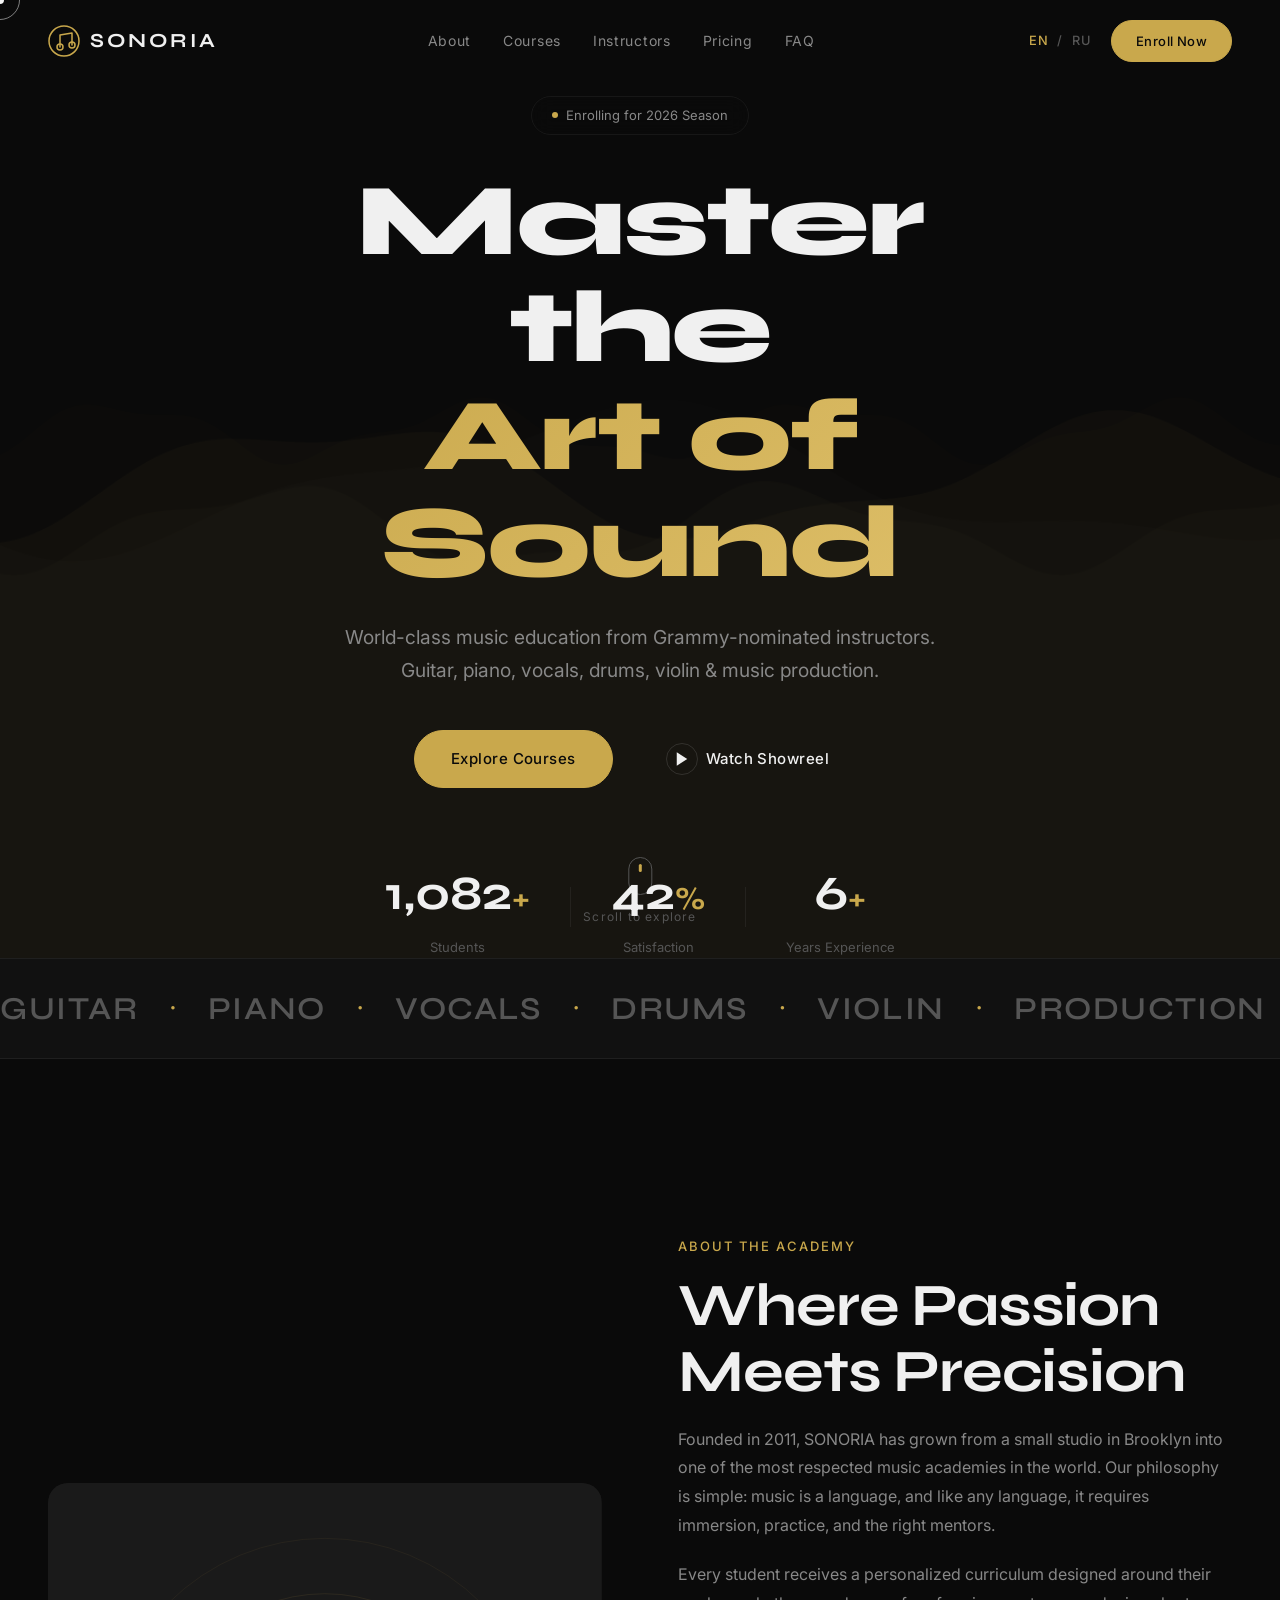
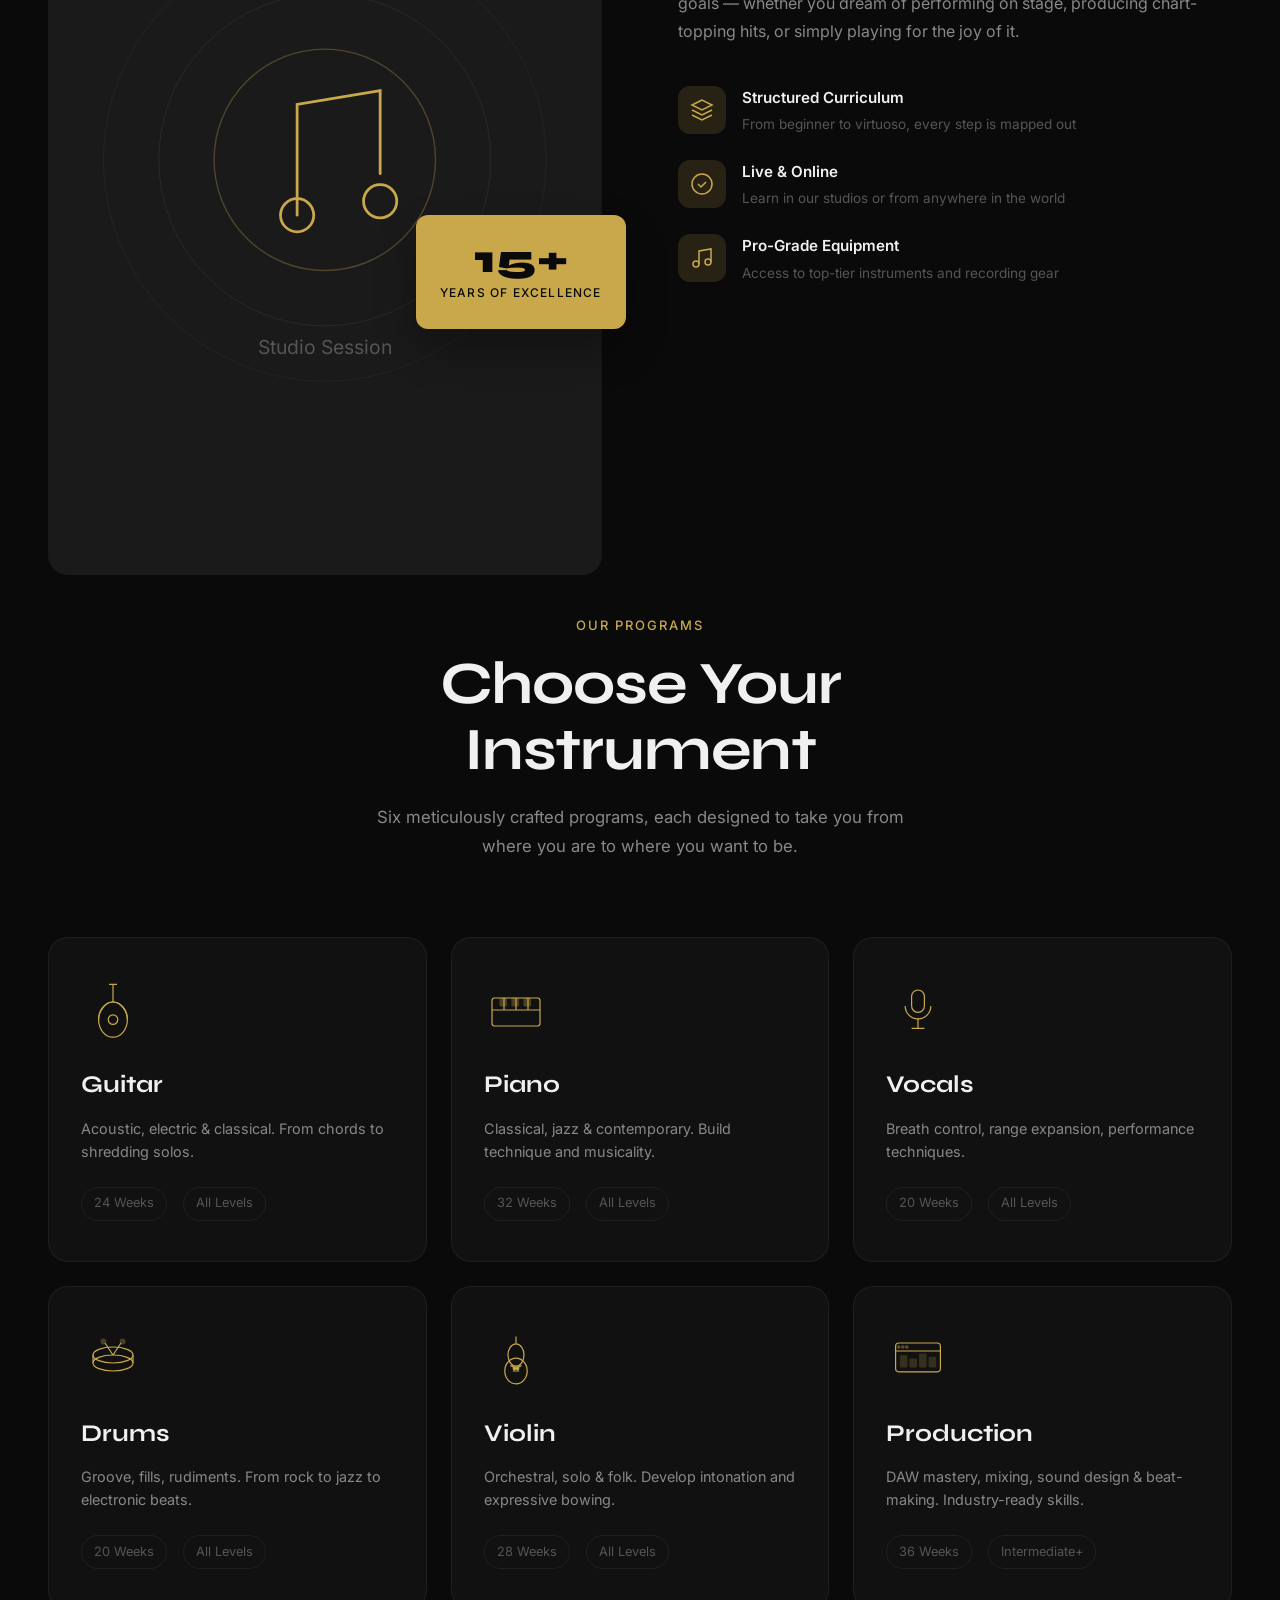
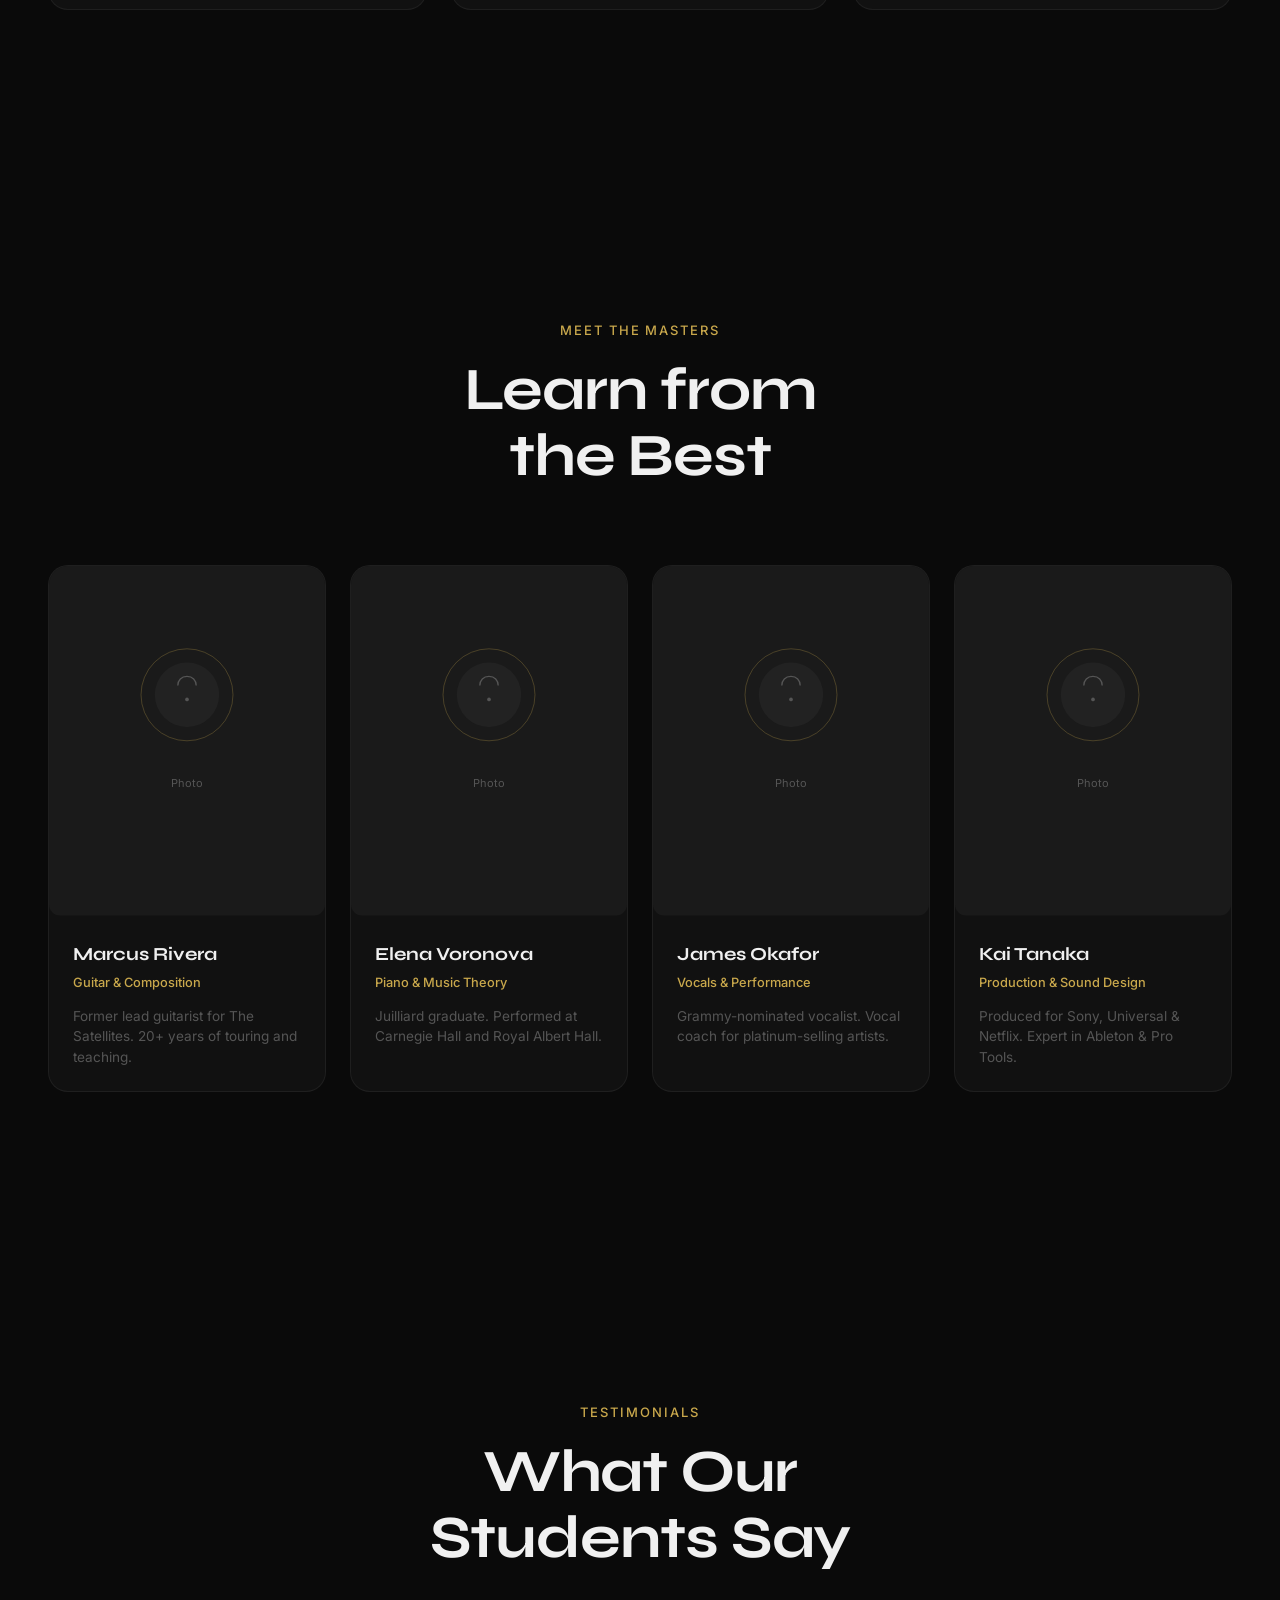
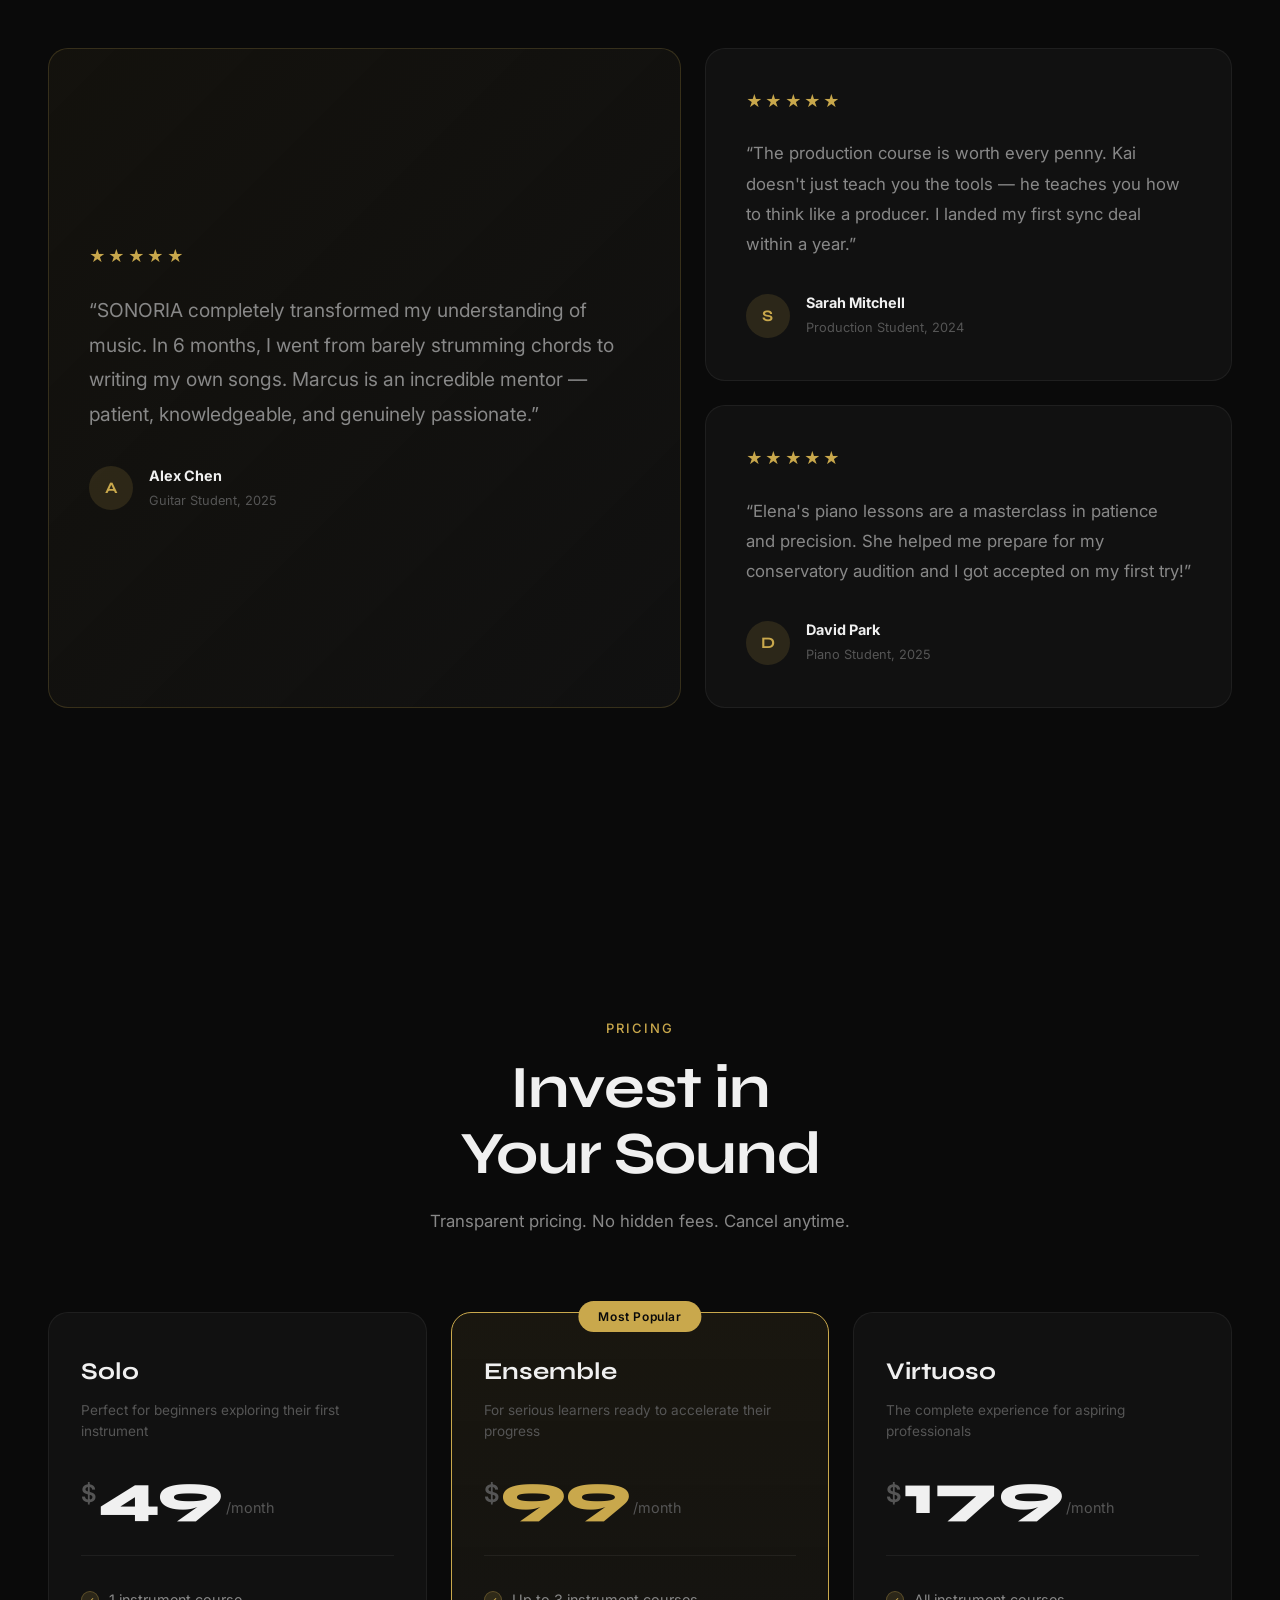
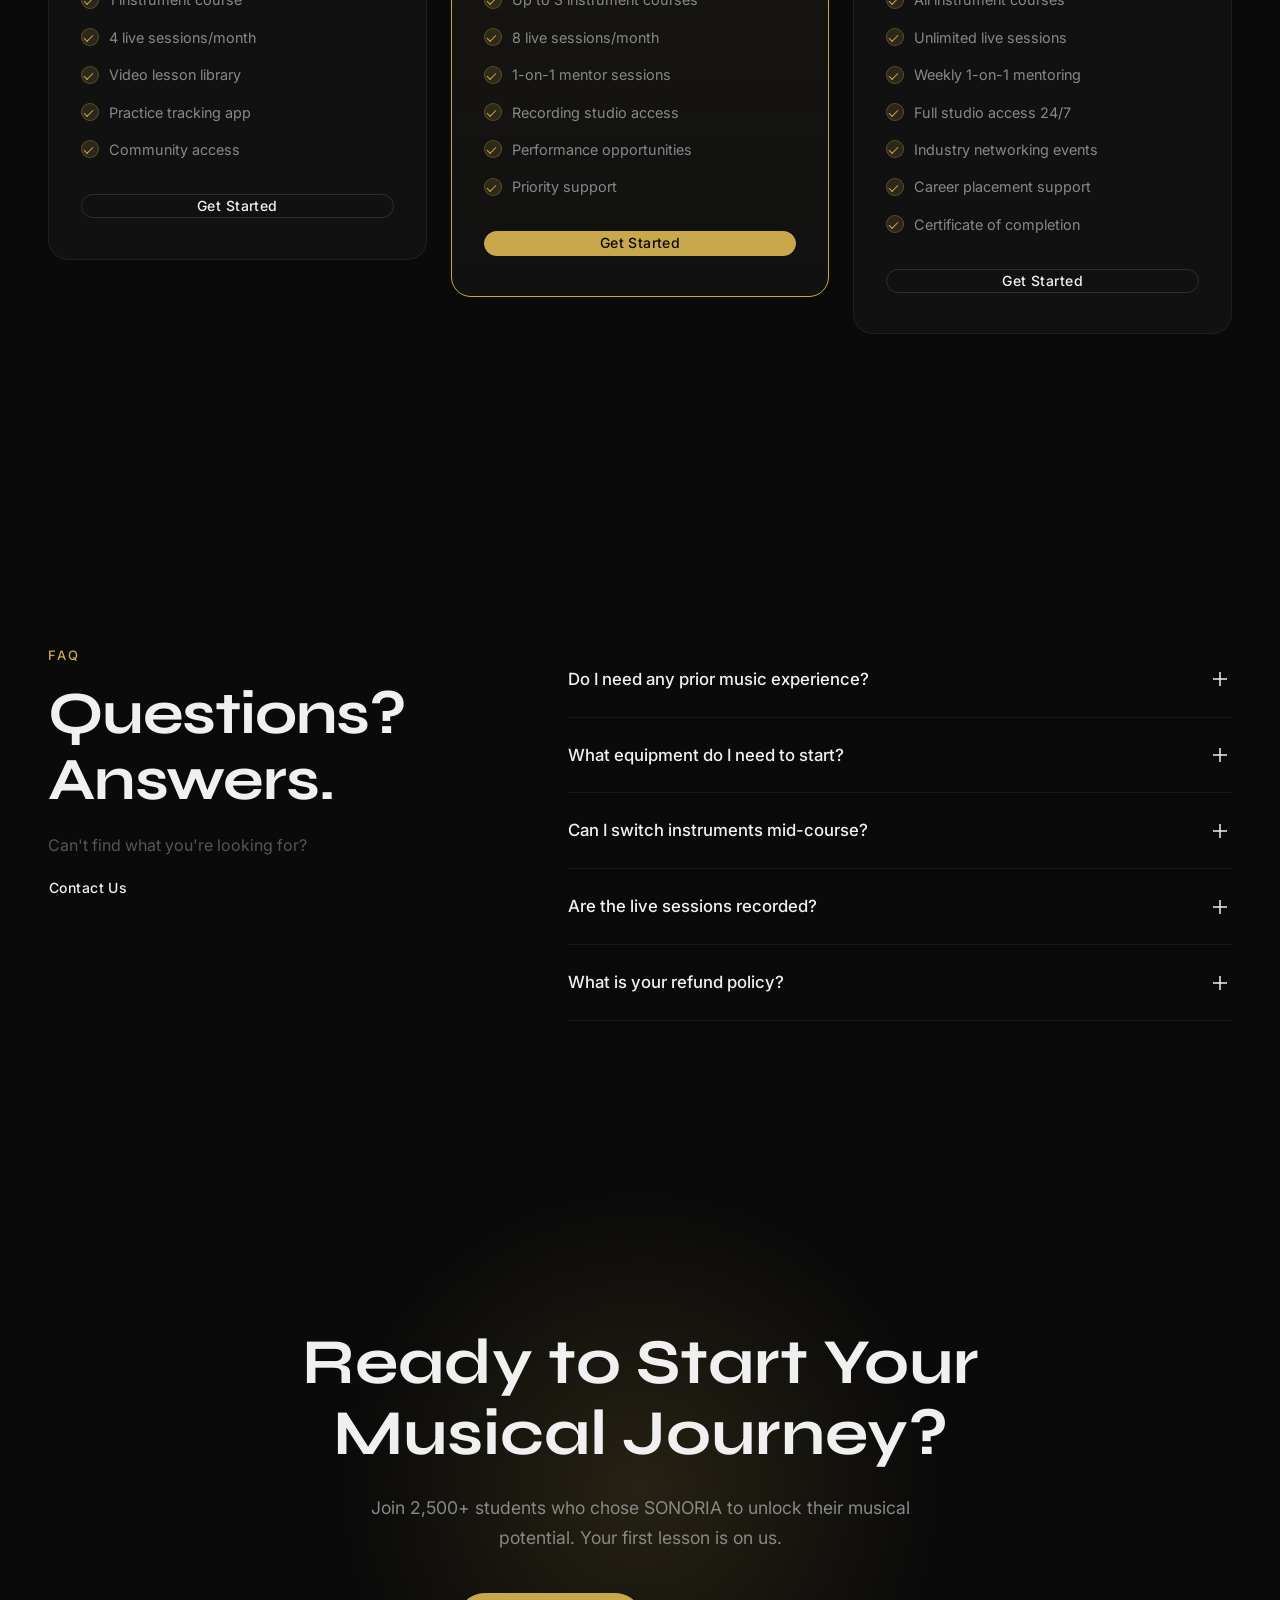
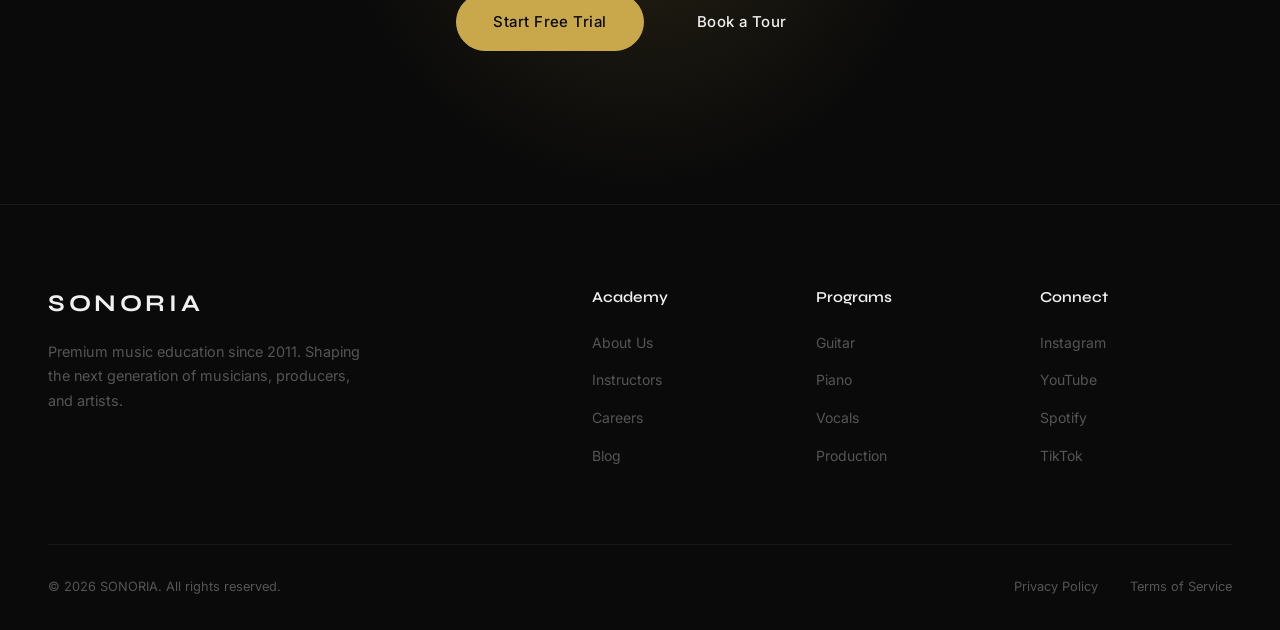
==== index.html @ d6f2cc6f "Initial deploy: SONORIA premium music academy landing page" ====
<!DOCTYPE html>
<html lang="en" data-lang="en">
<head>
  <meta charset="UTF-8">
  <meta name="viewport" content="width=device-width, initial-scale=1.0">
  <title>SONORIA — Music Academy</title>
  <meta name="description" content="Premium music education. Master guitar, piano, vocals, drums, violin & music production with world-class instructors.">
  <meta name="theme-color" content="#0a0a0a">
  <meta name="color-scheme" content="only dark">
  <link rel="preconnect" href="https://fonts.googleapis.com">
  <link rel="preconnect" href="https://fonts.gstatic.com" crossorigin>
  <link href="https://fonts.googleapis.com/css2?family=Inter:wght@300;400;500;600&family=Syne:wght@400;500;600;700;800&display=swap" rel="stylesheet">
  <link rel="stylesheet" href="css/style.css">
</head>
<body>
  <!-- Preloader -->
  <div class="preloader" id="preloader">
    <div class="preloader__inner">
      <div class="preloader__bars">
        <span></span><span></span><span></span><span></span><span></span>
        <span></span><span></span><span></span><span></span><span></span>
      </div>
      <p class="preloader__text">SONORIA</p>
    </div>
  </div>

  <!-- Custom Cursor -->
  <div class="cursor" id="cursor"></div>
  <div class="cursor-follower" id="cursor-follower"></div>

  <!-- Navigation -->
  <header class="header" id="header">
    <nav class="nav container">
      <a href="#" class="nav__logo" data-cursor="pointer">
        <span class="nav__logo-icon">
          <svg width="32" height="32" viewBox="0 0 32 32" fill="none">
            <circle cx="16" cy="16" r="15" stroke="currentColor" stroke-width="1.5"/>
            <path d="M12 22V10l12-2v12" stroke="currentColor" stroke-width="1.5" stroke-linecap="round" stroke-linejoin="round"/>
            <circle cx="12" cy="22" r="3" stroke="currentColor" stroke-width="1.5"/>
            <circle cx="24" cy="20" r="3" stroke="currentColor" stroke-width="1.5"/>
          </svg>
        </span>
        SONORIA
      </a>

      <ul class="nav__menu" id="nav-menu">
        <li><a href="#about" class="nav__link" data-cursor="pointer" data-en="About" data-ru="О нас">About</a></li>
        <li><a href="#courses" class="nav__link" data-cursor="pointer" data-en="Courses" data-ru="Курсы">Courses</a></li>
        <li><a href="#instructors" class="nav__link" data-cursor="pointer" data-en="Instructors" data-ru="Педагоги">Instructors</a></li>
        <li><a href="#pricing" class="nav__link" data-cursor="pointer" data-en="Pricing" data-ru="Тарифы">Pricing</a></li>
        <li><a href="#faq" class="nav__link" data-cursor="pointer" data-en="FAQ" data-ru="FAQ">FAQ</a></li>
      </ul>

      <div class="nav__actions">
        <button class="lang-toggle" id="lang-toggle" data-cursor="pointer">
          <span class="lang-toggle__option lang-toggle__option--active" data-lang-btn="en">EN</span>
          <span class="lang-toggle__divider">/</span>
          <span class="lang-toggle__option" data-lang-btn="ru">RU</span>
        </button>
        <a href="#pricing" class="btn btn--primary btn--sm nav__cta" data-cursor="pointer" data-en="Enroll Now" data-ru="Записаться">Enroll Now</a>
        <button class="nav__burger" id="nav-burger" data-cursor="pointer" aria-label="Menu">
          <span></span><span></span><span></span>
        </button>
      </div>
    </nav>
  </header>

  <main>
    <!-- Hero Section -->
    <section class="hero" id="hero">
      <canvas class="hero__canvas" id="hero-canvas"></canvas>
      <div class="hero__floating-notes" id="floating-notes"></div>
      <div class="hero__content container">
        <div class="hero__badge reveal-up">
          <span class="hero__badge-dot"></span>
          <span data-en="Enrolling for 2026 Season" data-ru="Набор на сезон 2026">Enrolling for 2026 Season</span>
        </div>
        <h1 class="hero__title">
          <span class="hero__title-line reveal-up" data-en="Master the" data-ru="Овладей">Master the</span>
          <span class="hero__title-line hero__title-line--accent reveal-up" data-en="Art of Sound" data-ru="Искусством Звука">Art of Sound</span>
        </h1>
        <p class="hero__subtitle reveal-up" data-en="World-class music education from Grammy-nominated instructors. Guitar, piano, vocals, drums, violin & music production." data-ru="Музыкальное образование мирового класса от педагогов с номинациями Grammy. Гитара, фортепиано, вокал, барабаны, скрипка и продакшн.">World-class music education from Grammy-nominated instructors. Guitar, piano, vocals, drums, violin & music production.</p>
        <div class="hero__actions reveal-up">
          <a href="#courses" class="btn btn--primary btn--lg" data-cursor="pointer" data-en="Explore Courses" data-ru="Смотреть курсы">Explore Courses</a>
          <a href="#about" class="btn btn--ghost btn--lg" data-cursor="pointer" data-en="Watch Showreel" data-ru="Смотреть шоурил">
            <span class="btn__play-icon">
              <svg width="18" height="18" viewBox="0 0 24 24" fill="currentColor"><polygon points="5,3 19,12 5,21"/></svg>
            </span>
            Watch Showreel
          </a>
        </div>
        <div class="hero__stats reveal-up">
          <div class="hero__stat">
            <span class="hero__stat-number" data-count="2500">0</span><span class="hero__stat-plus">+</span>
            <span class="hero__stat-label" data-en="Students" data-ru="Студентов">Students</span>
          </div>
          <div class="hero__stat-divider"></div>
          <div class="hero__stat">
            <span class="hero__stat-number" data-count="98">0</span><span class="hero__stat-plus">%</span>
            <span class="hero__stat-label" data-en="Satisfaction" data-ru="Довольных">Satisfaction</span>
          </div>
          <div class="hero__stat-divider"></div>
          <div class="hero__stat">
            <span class="hero__stat-number" data-count="15">0</span><span class="hero__stat-plus">+</span>
            <span class="hero__stat-label" data-en="Years Experience" data-ru="Лет опыта">Years Experience</span>
          </div>
        </div>
      </div>
      <div class="hero__scroll-indicator">
        <div class="hero__scroll-mouse">
          <div class="hero__scroll-wheel"></div>
        </div>
        <span data-en="Scroll to explore" data-ru="Листайте вниз">Scroll to explore</span>
      </div>
    </section>

    <!-- Marquee -->
    <div class="marquee" aria-hidden="true">
      <div class="marquee__track">
        <span>Guitar</span><span class="marquee__dot">&#9679;</span>
        <span>Piano</span><span class="marquee__dot">&#9679;</span>
        <span>Vocals</span><span class="marquee__dot">&#9679;</span>
        <span>Drums</span><span class="marquee__dot">&#9679;</span>
        <span>Violin</span><span class="marquee__dot">&#9679;</span>
        <span>Production</span><span class="marquee__dot">&#9679;</span>
        <span>Composition</span><span class="marquee__dot">&#9679;</span>
        <span>Mixing</span><span class="marquee__dot">&#9679;</span>
        <span>Guitar</span><span class="marquee__dot">&#9679;</span>
        <span>Piano</span><span class="marquee__dot">&#9679;</span>
        <span>Vocals</span><span class="marquee__dot">&#9679;</span>
        <span>Drums</span><span class="marquee__dot">&#9679;</span>
        <span>Violin</span><span class="marquee__dot">&#9679;</span>
        <span>Production</span><span class="marquee__dot">&#9679;</span>
        <span>Composition</span><span class="marquee__dot">&#9679;</span>
        <span>Mixing</span><span class="marquee__dot">&#9679;</span>
      </div>
    </div>

    <!-- About Section -->
    <section class="about section" id="about">
      <div class="container">
        <div class="about__grid">
          <div class="about__visual reveal-left">
            <div class="about__image-wrapper">
              <div class="about__image" data-parallax="0.15">
                <div class="about__image-placeholder">
                  <svg viewBox="0 0 400 500" fill="none">
                    <rect width="400" height="500" rx="12" fill="#1a1a1a"/>
                    <circle cx="200" cy="200" r="80" stroke="#c9a84c" stroke-width="1" opacity="0.3"/>
                    <circle cx="200" cy="200" r="120" stroke="#c9a84c" stroke-width="0.5" opacity="0.15"/>
                    <circle cx="200" cy="200" r="160" stroke="#c9a84c" stroke-width="0.5" opacity="0.1"/>
                    <path d="M180 240V160l60-10v60" stroke="#c9a84c" stroke-width="2" stroke-linecap="round"/>
                    <circle cx="180" cy="240" r="12" stroke="#c9a84c" stroke-width="2"/>
                    <circle cx="240" cy="230" r="12" stroke="#c9a84c" stroke-width="2"/>
                    <text x="200" y="340" text-anchor="middle" fill="#555" font-family="Inter" font-size="14">Studio Session</text>
                  </svg>
                </div>
              </div>
              <div class="about__experience-badge">
                <span class="about__experience-number">15+</span>
                <span class="about__experience-text" data-en="Years of Excellence" data-ru="Лет мастерства">Years of Excellence</span>
              </div>
            </div>
          </div>
          <div class="about__content reveal-right">
            <span class="section-tag" data-en="About the Academy" data-ru="Об академии">About the Academy</span>
            <h2 class="section-title" data-en="Where Passion Meets Precision" data-ru="Где страсть встречает мастерство">Where Passion<br>Meets Precision</h2>
            <p class="about__text" data-en="Founded in 2011, SONORIA has grown from a small studio in Brooklyn into one of the most respected music academies in the world. Our philosophy is simple: music is a language, and like any language, it requires immersion, practice, and the right mentors." data-ru="Основанная в 2011 году, SONORIA выросла из маленькой студии в Бруклине в одну из самых уважаемых музыкальных академий мира. Наша философия проста: музыка — это язык, и как любой язык, она требует погружения, практики и правильных наставников.">Founded in 2011, SONORIA has grown from a small studio in Brooklyn into one of the most respected music academies in the world. Our philosophy is simple: music is a language, and like any language, it requires immersion, practice, and the right mentors.</p>
            <p class="about__text" data-en="Every student receives a personalized curriculum designed around their goals — whether you dream of performing on stage, producing chart-topping hits, or simply playing for the joy of it." data-ru="Каждый студент получает персональную программу, выстроенную вокруг его целей — хотите ли вы выступать на сцене, продюсировать хиты или просто играть в своё удовольствие.">Every student receives a personalized curriculum designed around their goals — whether you dream of performing on stage, producing chart-topping hits, or simply playing for the joy of it.</p>
            <div class="about__features">
              <div class="about__feature">
                <div class="about__feature-icon">
                  <svg width="24" height="24" viewBox="0 0 24 24" fill="none" stroke="currentColor" stroke-width="1.5"><path d="M12 2L2 7l10 5 10-5-10-5zM2 17l10 5 10-5M2 12l10 5 10-5"/></svg>
                </div>
                <div>
                  <h4 data-en="Structured Curriculum" data-ru="Структурная программа">Structured Curriculum</h4>
                  <p data-en="From beginner to virtuoso, every step is mapped out" data-ru="От начинающего до виртуоза, каждый шаг продуман">From beginner to virtuoso, every step is mapped out</p>
                </div>
              </div>
              <div class="about__feature">
                <div class="about__feature-icon">
                  <svg width="24" height="24" viewBox="0 0 24 24" fill="none" stroke="currentColor" stroke-width="1.5"><circle cx="12" cy="12" r="10"/><path d="M8 12l3 3 5-5"/></svg>
                </div>
                <div>
                  <h4 data-en="Live & Online" data-ru="Живые и онлайн">Live & Online</h4>
                  <p data-en="Learn in our studios or from anywhere in the world" data-ru="Учитесь в нашей студии или из любой точки мира">Learn in our studios or from anywhere in the world</p>
                </div>
              </div>
              <div class="about__feature">
                <div class="about__feature-icon">
                  <svg width="24" height="24" viewBox="0 0 24 24" fill="none" stroke="currentColor" stroke-width="1.5"><path d="M9 18V5l12-2v13"/><circle cx="6" cy="18" r="3"/><circle cx="18" cy="16" r="3"/></svg>
                </div>
                <div>
                  <h4 data-en="Pro-Grade Equipment" data-ru="Проф. оборудование">Pro-Grade Equipment</h4>
                  <p data-en="Access to top-tier instruments and recording gear" data-ru="Доступ к инструментам и оборудованию высшего класса">Access to top-tier instruments and recording gear</p>
                </div>
              </div>
            </div>
          </div>
        </div>
      </div>
    </section>

    <!-- Courses Section -->
    <section class="courses section" id="courses">
      <div class="container">
        <div class="section-header reveal-up">
          <span class="section-tag" data-en="Our Programs" data-ru="Наши программы">Our Programs</span>
          <h2 class="section-title" data-en="Choose Your Instrument" data-ru="Выберите инструмент">Choose Your<br>Instrument</h2>
          <p class="section-desc" data-en="Six meticulously crafted programs, each designed to take you from where you are to where you want to be." data-ru="Шесть детально проработанных программ, каждая из которых ведёт вас от текущего уровня к вашей цели.">Six meticulously crafted programs, each designed to take you from where you are to where you want to be.</p>
        </div>
        <div class="courses__grid">
          <!-- Guitar -->
          <div class="course-card reveal-up" data-tilt>
            <div class="course-card__icon">
              <svg viewBox="0 0 80 80" fill="none" stroke="currentColor" stroke-width="1.5">
                <ellipse cx="40" cy="52" rx="18" ry="22"/>
                <circle cx="40" cy="52" r="6"/>
                <path d="M40 30V8M35 8h10"/>
                <path d="M22 52c0-10 8-22 18-22s18 12 18 22"/>
              </svg>
            </div>
            <h3 class="course-card__title" data-en="Guitar" data-ru="Гитара">Guitar</h3>
            <p class="course-card__desc" data-en="Acoustic, electric & classical. From chords to shredding solos." data-ru="Акустика, электро и классика. От аккордов до виртуозных соло.">Acoustic, electric & classical. From chords to shredding solos.</p>
            <div class="course-card__meta">
              <span data-en="24 Weeks" data-ru="24 Недели">24 Weeks</span>
              <span data-en="All Levels" data-ru="Все уровни">All Levels</span>
            </div>
            <div class="course-card__arrow">
              <svg width="24" height="24" viewBox="0 0 24 24" fill="none" stroke="currentColor" stroke-width="1.5"><path d="M7 17L17 7M17 7H7M17 7v10"/></svg>
            </div>
          </div>
          <!-- Piano -->
          <div class="course-card reveal-up" data-tilt>
            <div class="course-card__icon">
              <svg viewBox="0 0 80 80" fill="none" stroke="currentColor" stroke-width="1.5">
                <rect x="10" y="25" width="60" height="35" rx="3"/>
                <path d="M10 40h60"/>
                <path d="M25 25v15M40 25v15M55 25v15"/>
                <rect x="20" y="25" width="8" height="10" rx="1" fill="currentColor" opacity="0.3"/>
                <rect x="35" y="25" width="8" height="10" rx="1" fill="currentColor" opacity="0.3"/>
                <rect x="50" y="25" width="8" height="10" rx="1" fill="currentColor" opacity="0.3"/>
              </svg>
            </div>
            <h3 class="course-card__title" data-en="Piano" data-ru="Фортепиано">Piano</h3>
            <p class="course-card__desc" data-en="Classical, jazz & contemporary. Build technique and musicality." data-ru="Классика, джаз и современность. Развитие техники и музыкальности.">Classical, jazz & contemporary. Build technique and musicality.</p>
            <div class="course-card__meta">
              <span data-en="32 Weeks" data-ru="32 Недели">32 Weeks</span>
              <span data-en="All Levels" data-ru="Все уровни">All Levels</span>
            </div>
            <div class="course-card__arrow">
              <svg width="24" height="24" viewBox="0 0 24 24" fill="none" stroke="currentColor" stroke-width="1.5"><path d="M7 17L17 7M17 7H7M17 7v10"/></svg>
            </div>
          </div>
          <!-- Vocals -->
          <div class="course-card reveal-up" data-tilt>
            <div class="course-card__icon">
              <svg viewBox="0 0 80 80" fill="none" stroke="currentColor" stroke-width="1.5">
                <rect x="32" y="15" width="16" height="28" rx="8"/>
                <path d="M24 35c0 9 7 16 16 16s16-7 16-16"/>
                <path d="M40 51v12M32 63h16"/>
              </svg>
            </div>
            <h3 class="course-card__title" data-en="Vocals" data-ru="Вокал">Vocals</h3>
            <p class="course-card__desc" data-en="Breath control, range expansion, performance techniques." data-ru="Контроль дыхания, расширение диапазона, техника выступлений.">Breath control, range expansion, performance techniques.</p>
            <div class="course-card__meta">
              <span data-en="20 Weeks" data-ru="20 Недель">20 Weeks</span>
              <span data-en="All Levels" data-ru="Все уровни">All Levels</span>
            </div>
            <div class="course-card__arrow">
              <svg width="24" height="24" viewBox="0 0 24 24" fill="none" stroke="currentColor" stroke-width="1.5"><path d="M7 17L17 7M17 7H7M17 7v10"/></svg>
            </div>
          </div>
          <!-- Drums -->
          <div class="course-card reveal-up" data-tilt>
            <div class="course-card__icon">
              <svg viewBox="0 0 80 80" fill="none" stroke="currentColor" stroke-width="1.5">
                <ellipse cx="40" cy="45" rx="25" ry="10"/>
                <ellipse cx="40" cy="35" rx="25" ry="10"/>
                <path d="M15 35v10M65 35v10"/>
                <path d="M30 20l10 15M50 20l-10 15"/>
                <circle cx="28" cy="18" r="3" fill="currentColor" opacity="0.3"/>
                <circle cx="52" cy="18" r="3" fill="currentColor" opacity="0.3"/>
              </svg>
            </div>
            <h3 class="course-card__title" data-en="Drums" data-ru="Барабаны">Drums</h3>
            <p class="course-card__desc" data-en="Groove, fills, rudiments. From rock to jazz to electronic beats." data-ru="Грув, филлы, рудименты. От рока до джаза и электронных битов.">Groove, fills, rudiments. From rock to jazz to electronic beats.</p>
            <div class="course-card__meta">
              <span data-en="20 Weeks" data-ru="20 Недель">20 Weeks</span>
              <span data-en="All Levels" data-ru="Все уровни">All Levels</span>
            </div>
            <div class="course-card__arrow">
              <svg width="24" height="24" viewBox="0 0 24 24" fill="none" stroke="currentColor" stroke-width="1.5"><path d="M7 17L17 7M17 7H7M17 7v10"/></svg>
            </div>
          </div>
          <!-- Violin -->
          <div class="course-card reveal-up" data-tilt>
            <div class="course-card__icon">
              <svg viewBox="0 0 80 80" fill="none" stroke="currentColor" stroke-width="1.5">
                <path d="M40 12v8"/>
                <ellipse cx="40" cy="35" rx="10" ry="14"/>
                <ellipse cx="40" cy="55" rx="14" ry="16"/>
                <path d="M33 48c4 3 10 3 14 0"/>
                <path d="M36 55h8"/>
                <circle cx="38" cy="52" r="1.5" fill="currentColor"/>
                <circle cx="42" cy="52" r="1.5" fill="currentColor"/>
              </svg>
            </div>
            <h3 class="course-card__title" data-en="Violin" data-ru="Скрипка">Violin</h3>
            <p class="course-card__desc" data-en="Orchestral, solo & folk. Develop intonation and expressive bowing." data-ru="Оркестровая, сольная и фолк. Интонация и выразительный смычок.">Orchestral, solo & folk. Develop intonation and expressive bowing.</p>
            <div class="course-card__meta">
              <span data-en="28 Weeks" data-ru="28 Недель">28 Weeks</span>
              <span data-en="All Levels" data-ru="Все уровни">All Levels</span>
            </div>
            <div class="course-card__arrow">
              <svg width="24" height="24" viewBox="0 0 24 24" fill="none" stroke="currentColor" stroke-width="1.5"><path d="M7 17L17 7M17 7H7M17 7v10"/></svg>
            </div>
          </div>
          <!-- Production -->
          <div class="course-card reveal-up" data-tilt>
            <div class="course-card__icon">
              <svg viewBox="0 0 80 80" fill="none" stroke="currentColor" stroke-width="1.5">
                <rect x="12" y="20" width="56" height="36" rx="4"/>
                <path d="M12 30h56"/>
                <rect x="18" y="36" width="8" height="14" rx="1" fill="currentColor" opacity="0.2"/>
                <rect x="30" y="40" width="8" height="10" rx="1" fill="currentColor" opacity="0.2"/>
                <rect x="42" y="34" width="8" height="16" rx="1" fill="currentColor" opacity="0.2"/>
                <rect x="54" y="38" width="8" height="12" rx="1" fill="currentColor" opacity="0.2"/>
                <circle cx="16" cy="25" r="1.5" fill="currentColor" opacity="0.4"/>
                <circle cx="21" cy="25" r="1.5" fill="currentColor" opacity="0.4"/>
                <circle cx="26" cy="25" r="1.5" fill="currentColor" opacity="0.4"/>
              </svg>
            </div>
            <h3 class="course-card__title" data-en="Production" data-ru="Продакшн">Production</h3>
            <p class="course-card__desc" data-en="DAW mastery, mixing, sound design & beat-making. Industry-ready skills." data-ru="DAW, сведение, саунд-дизайн и битмейкинг. Навыки для индустрии.">DAW mastery, mixing, sound design & beat-making. Industry-ready skills.</p>
            <div class="course-card__meta">
              <span data-en="36 Weeks" data-ru="36 Недель">36 Weeks</span>
              <span data-en="Intermediate+" data-ru="Средний+">Intermediate+</span>
            </div>
            <div class="course-card__arrow">
              <svg width="24" height="24" viewBox="0 0 24 24" fill="none" stroke="currentColor" stroke-width="1.5"><path d="M7 17L17 7M17 7H7M17 7v10"/></svg>
            </div>
          </div>
        </div>
      </div>
    </section>

    <!-- Instructors Section -->
    <section class="instructors section" id="instructors">
      <div class="container">
        <div class="section-header reveal-up">
          <span class="section-tag" data-en="Meet the Masters" data-ru="Наши мастера">Meet the Masters</span>
          <h2 class="section-title" data-en="Learn from the Best" data-ru="Учитесь у лучших">Learn from<br>the Best</h2>
        </div>
        <div class="instructors__grid">
          <div class="instructor-card reveal-up" data-cursor="pointer">
            <div class="instructor-card__image">
              <svg viewBox="0 0 300 380" fill="none">
                <rect width="300" height="380" rx="12" fill="#1a1a1a"/>
                <circle cx="150" cy="140" r="50" stroke="#c9a84c" stroke-width="1" opacity="0.3"/>
                <circle cx="150" cy="140" r="35" fill="#222"/>
                <path d="M140 130c0-6 4-10 10-10s10 4 10 10" stroke="#555" stroke-width="1.5"/>
                <circle cx="150" cy="145" r="2" fill="#555"/>
                <text x="150" y="240" text-anchor="middle" fill="#555" font-family="Inter" font-size="12">Photo</text>
              </svg>
            </div>
            <div class="instructor-card__info">
              <h3 data-en="Marcus Rivera" data-ru="Маркус Ривера">Marcus Rivera</h3>
              <span class="instructor-card__role" data-en="Guitar & Composition" data-ru="Гитара и Композиция">Guitar & Composition</span>
              <p data-en="Former lead guitarist for The Satellites. 20+ years of touring and teaching." data-ru="Бывший лид-гитарист The Satellites. 20+ лет гастролей и преподавания.">Former lead guitarist for The Satellites. 20+ years of touring and teaching.</p>
            </div>
          </div>
          <div class="instructor-card reveal-up" data-cursor="pointer">
            <div class="instructor-card__image">
              <svg viewBox="0 0 300 380" fill="none">
                <rect width="300" height="380" rx="12" fill="#1a1a1a"/>
                <circle cx="150" cy="140" r="50" stroke="#c9a84c" stroke-width="1" opacity="0.3"/>
                <circle cx="150" cy="140" r="35" fill="#222"/>
                <path d="M140 130c0-6 4-10 10-10s10 4 10 10" stroke="#555" stroke-width="1.5"/>
                <circle cx="150" cy="145" r="2" fill="#555"/>
                <text x="150" y="240" text-anchor="middle" fill="#555" font-family="Inter" font-size="12">Photo</text>
              </svg>
            </div>
            <div class="instructor-card__info">
              <h3 data-en="Elena Voronova" data-ru="Елена Воронова">Elena Voronova</h3>
              <span class="instructor-card__role" data-en="Piano & Music Theory" data-ru="Фортепиано и Теория">Piano & Music Theory</span>
              <p data-en="Juilliard graduate. Performed at Carnegie Hall and Royal Albert Hall." data-ru="Выпускница Джульярда. Выступала в Карнеги-Холле и Ройял Альберт Холле.">Juilliard graduate. Performed at Carnegie Hall and Royal Albert Hall.</p>
            </div>
          </div>
          <div class="instructor-card reveal-up" data-cursor="pointer">
            <div class="instructor-card__image">
              <svg viewBox="0 0 300 380" fill="none">
                <rect width="300" height="380" rx="12" fill="#1a1a1a"/>
                <circle cx="150" cy="140" r="50" stroke="#c9a84c" stroke-width="1" opacity="0.3"/>
                <circle cx="150" cy="140" r="35" fill="#222"/>
                <path d="M140 130c0-6 4-10 10-10s10 4 10 10" stroke="#555" stroke-width="1.5"/>
                <circle cx="150" cy="145" r="2" fill="#555"/>
                <text x="150" y="240" text-anchor="middle" fill="#555" font-family="Inter" font-size="12">Photo</text>
              </svg>
            </div>
            <div class="instructor-card__info">
              <h3 data-en="James Okafor" data-ru="Джеймс Окафор">James Okafor</h3>
              <span class="instructor-card__role" data-en="Vocals & Performance" data-ru="Вокал и Сцена">Vocals & Performance</span>
              <p data-en="Grammy-nominated vocalist. Vocal coach for platinum-selling artists." data-ru="Вокалист с номинацией Grammy. Коуч платиновых артистов.">Grammy-nominated vocalist. Vocal coach for platinum-selling artists.</p>
            </div>
          </div>
          <div class="instructor-card reveal-up" data-cursor="pointer">
            <div class="instructor-card__image">
              <svg viewBox="0 0 300 380" fill="none">
                <rect width="300" height="380" rx="12" fill="#1a1a1a"/>
                <circle cx="150" cy="140" r="50" stroke="#c9a84c" stroke-width="1" opacity="0.3"/>
                <circle cx="150" cy="140" r="35" fill="#222"/>
                <path d="M140 130c0-6 4-10 10-10s10 4 10 10" stroke="#555" stroke-width="1.5"/>
                <circle cx="150" cy="145" r="2" fill="#555"/>
                <text x="150" y="240" text-anchor="middle" fill="#555" font-family="Inter" font-size="12">Photo</text>
              </svg>
            </div>
            <div class="instructor-card__info">
              <h3 data-en="Kai Tanaka" data-ru="Кай Танака">Kai Tanaka</h3>
              <span class="instructor-card__role" data-en="Production & Sound Design" data-ru="Продакшн и Саунд-дизайн">Production & Sound Design</span>
              <p data-en="Produced for Sony, Universal & Netflix. Expert in Ableton & Pro Tools." data-ru="Работал с Sony, Universal и Netflix. Эксперт Ableton и Pro Tools.">Produced for Sony, Universal & Netflix. Expert in Ableton & Pro Tools.</p>
            </div>
          </div>
        </div>
      </div>
    </section>

    <!-- Testimonials Section -->
    <section class="testimonials section" id="testimonials">
      <div class="container">
        <div class="section-header reveal-up">
          <span class="section-tag" data-en="Testimonials" data-ru="Отзывы">Testimonials</span>
          <h2 class="section-title" data-en="What Our Students Say" data-ru="Что говорят студенты">What Our<br>Students Say</h2>
        </div>
        <div class="testimonials__grid">
          <div class="testimonial-card testimonial-card--featured reveal-up">
            <div class="testimonial-card__stars">&#9733;&#9733;&#9733;&#9733;&#9733;</div>
            <blockquote class="testimonial-card__text" data-en="&ldquo;SONORIA completely transformed my understanding of music. In 6 months, I went from barely strumming chords to writing my own songs. Marcus is an incredible mentor — patient, knowledgeable, and genuinely passionate.&rdquo;" data-ru="&laquo;SONORIA полностью изменила моё понимание музыки. За 6 месяцев я прошёл путь от простых аккордов до написания собственных песен. Маркус — невероятный наставник: терпеливый, знающий и по-настоящему увлечённый.&raquo;">&ldquo;SONORIA completely transformed my understanding of music. In 6 months, I went from barely strumming chords to writing my own songs. Marcus is an incredible mentor — patient, knowledgeable, and genuinely passionate.&rdquo;</blockquote>
            <div class="testimonial-card__author">
              <div class="testimonial-card__avatar">A</div>
              <div>
                <strong data-en="Alex Chen" data-ru="Алекс Чен">Alex Chen</strong>
                <span data-en="Guitar Student, 2025" data-ru="Студент гитары, 2025">Guitar Student, 2025</span>
              </div>
            </div>
          </div>
          <div class="testimonial-card reveal-up">
            <div class="testimonial-card__stars">&#9733;&#9733;&#9733;&#9733;&#9733;</div>
            <blockquote class="testimonial-card__text" data-en="&ldquo;The production course is worth every penny. Kai doesn't just teach you the tools — he teaches you how to think like a producer. I landed my first sync deal within a year.&rdquo;" data-ru="&laquo;Курс продакшна стоит каждого рубля. Кай учит не просто инструментам — он учит мыслить как продюсер. Я получил свой первый контракт на синхронизацию в течение года.&raquo;">&ldquo;The production course is worth every penny. Kai doesn't just teach you the tools — he teaches you how to think like a producer. I landed my first sync deal within a year.&rdquo;</blockquote>
            <div class="testimonial-card__author">
              <div class="testimonial-card__avatar">S</div>
              <div>
                <strong data-en="Sarah Mitchell" data-ru="Сара Митчелл">Sarah Mitchell</strong>
                <span data-en="Production Student, 2024" data-ru="Студент продакшна, 2024">Production Student, 2024</span>
              </div>
            </div>
          </div>
          <div class="testimonial-card reveal-up">
            <div class="testimonial-card__stars">&#9733;&#9733;&#9733;&#9733;&#9733;</div>
            <blockquote class="testimonial-card__text" data-en="&ldquo;Elena's piano lessons are a masterclass in patience and precision. She helped me prepare for my conservatory audition and I got accepted on my first try!&rdquo;" data-ru="&laquo;Уроки фортепиано Елены — это мастер-класс терпения и точности. Она помогла мне подготовиться к прослушиванию в консерваторию, и меня приняли с первого раза!&raquo;">&ldquo;Elena's piano lessons are a masterclass in patience and precision. She helped me prepare for my conservatory audition and I got accepted on my first try!&rdquo;</blockquote>
            <div class="testimonial-card__author">
              <div class="testimonial-card__avatar">D</div>
              <div>
                <strong data-en="David Park" data-ru="Давид Парк">David Park</strong>
                <span data-en="Piano Student, 2025" data-ru="Студент фортепиано, 2025">Piano Student, 2025</span>
              </div>
            </div>
          </div>
        </div>
      </div>
    </section>

    <!-- Pricing Section -->
    <section class="pricing section" id="pricing">
      <div class="container">
        <div class="section-header reveal-up">
          <span class="section-tag" data-en="Pricing" data-ru="Тарифы">Pricing</span>
          <h2 class="section-title" data-en="Invest in Your Sound" data-ru="Инвестируйте в свой звук">Invest in<br>Your Sound</h2>
          <p class="section-desc" data-en="Transparent pricing. No hidden fees. Cancel anytime." data-ru="Прозрачные цены. Без скрытых платежей. Отмена в любой момент.">Transparent pricing. No hidden fees. Cancel anytime.</p>
        </div>
        <div class="pricing__grid">
          <!-- Starter -->
          <div class="pricing-card reveal-up">
            <div class="pricing-card__header">
              <h3 data-en="Solo" data-ru="Соло">Solo</h3>
              <p class="pricing-card__desc" data-en="Perfect for beginners exploring their first instrument" data-ru="Идеально для начинающих, изучающих первый инструмент">Perfect for beginners exploring their first instrument</p>
            </div>
            <div class="pricing-card__price">
              <span class="pricing-card__currency">$</span>
              <span class="pricing-card__amount">49</span>
              <span class="pricing-card__period" data-en="/month" data-ru="/месяц">/month</span>
            </div>
            <ul class="pricing-card__features">
              <li data-en="1 instrument course" data-ru="1 курс инструмента">1 instrument course</li>
              <li data-en="4 live sessions/month" data-ru="4 живых занятия/месяц">4 live sessions/month</li>
              <li data-en="Video lesson library" data-ru="Библиотека видеоуроков">Video lesson library</li>
              <li data-en="Practice tracking app" data-ru="Приложение для трекинга">Practice tracking app</li>
              <li data-en="Community access" data-ru="Доступ к сообществу">Community access</li>
            </ul>
            <a href="#" class="btn btn--outline btn--full" data-cursor="pointer" data-en="Get Started" data-ru="Начать">Get Started</a>
          </div>
          <!-- Pro — Featured -->
          <div class="pricing-card pricing-card--featured reveal-up">
            <div class="pricing-card__badge" data-en="Most Popular" data-ru="Популярный">Most Popular</div>
            <div class="pricing-card__header">
              <h3 data-en="Ensemble" data-ru="Ансамбль">Ensemble</h3>
              <p class="pricing-card__desc" data-en="For serious learners ready to accelerate their progress" data-ru="Для серьёзных учеников, готовых ускорить прогресс">For serious learners ready to accelerate their progress</p>
            </div>
            <div class="pricing-card__price">
              <span class="pricing-card__currency">$</span>
              <span class="pricing-card__amount">99</span>
              <span class="pricing-card__period" data-en="/month" data-ru="/месяц">/month</span>
            </div>
            <ul class="pricing-card__features">
              <li data-en="Up to 3 instrument courses" data-ru="До 3 курсов инструментов">Up to 3 instrument courses</li>
              <li data-en="8 live sessions/month" data-ru="8 живых занятий/месяц">8 live sessions/month</li>
              <li data-en="1-on-1 mentor sessions" data-ru="Индивидуальные сессии">1-on-1 mentor sessions</li>
              <li data-en="Recording studio access" data-ru="Доступ к студии записи">Recording studio access</li>
              <li data-en="Performance opportunities" data-ru="Возможности выступлений">Performance opportunities</li>
              <li data-en="Priority support" data-ru="Приоритетная поддержка">Priority support</li>
            </ul>
            <a href="#" class="btn btn--primary btn--full" data-cursor="pointer" data-en="Get Started" data-ru="Начать">Get Started</a>
          </div>
          <!-- Virtuoso -->
          <div class="pricing-card reveal-up">
            <div class="pricing-card__header">
              <h3 data-en="Virtuoso" data-ru="Виртуоз">Virtuoso</h3>
              <p class="pricing-card__desc" data-en="The complete experience for aspiring professionals" data-ru="Полный опыт для будущих профессионалов">The complete experience for aspiring professionals</p>
            </div>
            <div class="pricing-card__price">
              <span class="pricing-card__currency">$</span>
              <span class="pricing-card__amount">179</span>
              <span class="pricing-card__period" data-en="/month" data-ru="/месяц">/month</span>
            </div>
            <ul class="pricing-card__features">
              <li data-en="All instrument courses" data-ru="Все курсы инструментов">All instrument courses</li>
              <li data-en="Unlimited live sessions" data-ru="Безлимитные живые занятия">Unlimited live sessions</li>
              <li data-en="Weekly 1-on-1 mentoring" data-ru="Еженедельный менторинг">Weekly 1-on-1 mentoring</li>
              <li data-en="Full studio access 24/7" data-ru="Полный доступ к студии 24/7">Full studio access 24/7</li>
              <li data-en="Industry networking events" data-ru="Нетворкинг-мероприятия">Industry networking events</li>
              <li data-en="Career placement support" data-ru="Помощь в трудоустройстве">Career placement support</li>
              <li data-en="Certificate of completion" data-ru="Сертификат об окончании">Certificate of completion</li>
            </ul>
            <a href="#" class="btn btn--outline btn--full" data-cursor="pointer" data-en="Get Started" data-ru="Начать">Get Started</a>
          </div>
        </div>
      </div>
    </section>

    <!-- FAQ Section -->
    <section class="faq section" id="faq">
      <div class="container">
        <div class="faq__layout">
          <div class="faq__left reveal-left">
            <span class="section-tag" data-en="FAQ" data-ru="FAQ">FAQ</span>
            <h2 class="section-title" data-en="Questions? Answers." data-ru="Вопросы? Ответы.">Questions?<br>Answers.</h2>
            <p class="faq__contact-text" data-en="Can't find what you're looking for?" data-ru="Не нашли ответ?">Can't find what you're looking for?</p>
            <a href="#" class="btn btn--ghost" data-cursor="pointer" data-en="Contact Us" data-ru="Связаться">Contact Us</a>
          </div>
          <div class="faq__right reveal-right">
            <div class="faq-item" data-cursor="pointer">
              <button class="faq-item__question">
                <span data-en="Do I need any prior music experience?" data-ru="Нужен ли мне музыкальный опыт?">Do I need any prior music experience?</span>
                <svg class="faq-item__icon" width="24" height="24" viewBox="0 0 24 24" fill="none" stroke="currentColor" stroke-width="1.5"><path d="M12 5v14M5 12h14"/></svg>
              </button>
              <div class="faq-item__answer">
                <p data-en="Not at all! Our courses are designed for all levels, from complete beginners to advanced musicians looking to refine their skills. Your instructor will tailor the curriculum to your current level." data-ru="Совсем нет! Наши курсы рассчитаны на все уровни — от полных новичков до продвинутых музыкантов. Преподаватель адаптирует программу под ваш текущий уровень.">Not at all! Our courses are designed for all levels, from complete beginners to advanced musicians looking to refine their skills. Your instructor will tailor the curriculum to your current level.</p>
              </div>
            </div>
            <div class="faq-item" data-cursor="pointer">
              <button class="faq-item__question">
                <span data-en="What equipment do I need to start?" data-ru="Какое оборудование мне нужно?">What equipment do I need to start?</span>
                <svg class="faq-item__icon" width="24" height="24" viewBox="0 0 24 24" fill="none" stroke="currentColor" stroke-width="1.5"><path d="M12 5v14M5 12h14"/></svg>
              </button>
              <div class="faq-item__answer">
                <p data-en="For instrument courses, you'll need your own instrument for practice at home. For production courses, a laptop with headphones is sufficient to start — we'll guide you on software setup. Our studios are fully equipped for in-person sessions." data-ru="Для курсов инструментов вам понадобится свой инструмент для домашних занятий. Для продакшна достаточно ноутбука с наушниками — мы поможем с настройкой софта. Наши студии полностью оборудованы для очных занятий.">For instrument courses, you'll need your own instrument for practice at home. For production courses, a laptop with headphones is sufficient to start — we'll guide you on software setup. Our studios are fully equipped for in-person sessions.</p>
              </div>
            </div>
            <div class="faq-item" data-cursor="pointer">
              <button class="faq-item__question">
                <span data-en="Can I switch instruments mid-course?" data-ru="Можно ли сменить инструмент в процессе?">Can I switch instruments mid-course?</span>
                <svg class="faq-item__icon" width="24" height="24" viewBox="0 0 24 24" fill="none" stroke="currentColor" stroke-width="1.5"><path d="M12 5v14M5 12h14"/></svg>
              </button>
              <div class="faq-item__answer">
                <p data-en="Yes! Ensemble and Virtuoso plans allow you to explore multiple instruments. You can switch or add instruments at any point. Solo plan members can upgrade to access additional courses." data-ru="Да! Планы Ансамбль и Виртуоз позволяют изучать несколько инструментов. Вы можете сменить или добавить инструмент в любой момент. Участники плана Соло могут перейти на более высокий тариф.">Yes! Ensemble and Virtuoso plans allow you to explore multiple instruments. You can switch or add instruments at any point. Solo plan members can upgrade to access additional courses.</p>
              </div>
            </div>
            <div class="faq-item" data-cursor="pointer">
              <button class="faq-item__question">
                <span data-en="Are the live sessions recorded?" data-ru="Записываются ли живые занятия?">Are the live sessions recorded?</span>
                <svg class="faq-item__icon" width="24" height="24" viewBox="0 0 24 24" fill="none" stroke="currentColor" stroke-width="1.5"><path d="M12 5v14M5 12h14"/></svg>
              </button>
              <div class="faq-item__answer">
                <p data-en="Yes, all live sessions are recorded and available in your dashboard for 30 days. Virtuoso members get permanent access to all session recordings." data-ru="Да, все живые занятия записываются и доступны в вашем кабинете 30 дней. Участники тарифа Виртуоз получают постоянный доступ ко всем записям.">Yes, all live sessions are recorded and available in your dashboard for 30 days. Virtuoso members get permanent access to all session recordings.</p>
              </div>
            </div>
            <div class="faq-item" data-cursor="pointer">
              <button class="faq-item__question">
                <span data-en="What is your refund policy?" data-ru="Какова политика возврата?">What is your refund policy?</span>
                <svg class="faq-item__icon" width="24" height="24" viewBox="0 0 24 24" fill="none" stroke="currentColor" stroke-width="1.5"><path d="M12 5v14M5 12h14"/></svg>
              </button>
              <div class="faq-item__answer">
                <p data-en="We offer a full refund within the first 14 days if you're not satisfied. After that, you can cancel your subscription at any time and retain access until the end of your billing period." data-ru="Мы предлагаем полный возврат в течение первых 14 дней, если вы не довольны. После этого вы можете отменить подписку в любой момент и сохранить доступ до конца оплаченного периода.">We offer a full refund within the first 14 days if you're not satisfied. After that, you can cancel your subscription at any time and retain access until the end of your billing period.</p>
              </div>
            </div>
          </div>
        </div>
      </div>
    </section>

    <!-- CTA Section -->
    <section class="cta section" id="cta">
      <div class="container">
        <div class="cta__content reveal-up">
          <h2 class="cta__title" data-en="Ready to Start Your Musical Journey?" data-ru="Готовы начать музыкальное путешествие?">Ready to Start Your<br>Musical Journey?</h2>
          <p class="cta__text" data-en="Join 2,500+ students who chose SONORIA to unlock their musical potential. Your first lesson is on us." data-ru="Присоединяйтесь к 2500+ студентам, выбравшим SONORIA. Первый урок — бесплатно.">Join 2,500+ students who chose SONORIA to unlock their musical potential. Your first lesson is on us.</p>
          <div class="cta__actions">
            <a href="#pricing" class="btn btn--primary btn--lg" data-cursor="pointer" data-en="Start Free Trial" data-ru="Начать бесплатно">Start Free Trial</a>
            <a href="#" class="btn btn--ghost btn--lg" data-cursor="pointer" data-en="Book a Tour" data-ru="Записаться на экскурсию">Book a Tour</a>
          </div>
        </div>
      </div>
    </section>
  </main>

  <!-- Footer -->
  <footer class="footer">
    <div class="container">
      <div class="footer__top">
        <div class="footer__brand">
          <a href="#" class="footer__logo" data-cursor="pointer">SONORIA</a>
          <p data-en="Premium music education since 2011. Shaping the next generation of musicians, producers, and artists." data-ru="Премиальное музыкальное образование с 2011 года. Формируем новое поколение музыкантов, продюсеров и артистов.">Premium music education since 2011. Shaping the next generation of musicians, producers, and artists.</p>
        </div>
        <div class="footer__links">
          <div class="footer__col">
            <h4 data-en="Academy" data-ru="Академия">Academy</h4>
            <ul>
              <li><a href="#about" data-cursor="pointer" data-en="About Us" data-ru="О нас">About Us</a></li>
              <li><a href="#instructors" data-cursor="pointer" data-en="Instructors" data-ru="Педагоги">Instructors</a></li>
              <li><a href="#" data-cursor="pointer" data-en="Careers" data-ru="Карьера">Careers</a></li>
              <li><a href="#" data-cursor="pointer" data-en="Blog" data-ru="Блог">Blog</a></li>
            </ul>
          </div>
          <div class="footer__col">
            <h4 data-en="Programs" data-ru="Программы">Programs</h4>
            <ul>
              <li><a href="#courses" data-cursor="pointer" data-en="Guitar" data-ru="Гитара">Guitar</a></li>
              <li><a href="#courses" data-cursor="pointer" data-en="Piano" data-ru="Фортепиано">Piano</a></li>
              <li><a href="#courses" data-cursor="pointer" data-en="Vocals" data-ru="Вокал">Vocals</a></li>
              <li><a href="#courses" data-cursor="pointer" data-en="Production" data-ru="Продакшн">Production</a></li>
            </ul>
          </div>
          <div class="footer__col">
            <h4 data-en="Connect" data-ru="Связь">Connect</h4>
            <ul>
              <li><a href="#" data-cursor="pointer">Instagram</a></li>
              <li><a href="#" data-cursor="pointer">YouTube</a></li>
              <li><a href="#" data-cursor="pointer">Spotify</a></li>
              <li><a href="#" data-cursor="pointer">TikTok</a></li>
            </ul>
          </div>
        </div>
      </div>
      <div class="footer__bottom">
        <p>&copy; 2026 SONORIA. <span data-en="All rights reserved." data-ru="Все права защищены.">All rights reserved.</span></p>
        <div class="footer__legal">
          <a href="#" data-cursor="pointer" data-en="Privacy Policy" data-ru="Конфиденциальность">Privacy Policy</a>
          <a href="#" data-cursor="pointer" data-en="Terms of Service" data-ru="Условия использования">Terms of Service</a>
        </div>
      </div>
    </div>
  </footer>

  <script src="js/main.js"></script>
</body>
</html>
---- css/style.css ----
/* ============================================
   SONORIA — Premium Music Academy
   Dark Premium Theme
   ============================================ */

/* --- Reset & Base --- */
*, *::before, *::after {
  margin: 0;
  padding: 0;
  box-sizing: border-box;
}

:root {
  --bg: #0a0a0a;
  --bg-card: #111111;
  --bg-card-hover: #161616;
  --bg-elevated: #1a1a1a;
  --text: #f0f0f0;
  --text-secondary: #888888;
  --text-muted: #555555;
  --accent: #c9a84c;
  --accent-light: #dfc06a;
  --accent-dark: #a88a30;
  --accent-glow: rgba(201, 168, 76, 0.15);
  --border: rgba(255, 255, 255, 0.06);
  --border-hover: rgba(255, 255, 255, 0.12);
  --radius: 12px;
  --radius-lg: 20px;
  --transition: 0.4s cubic-bezier(0.25, 0.46, 0.45, 0.94);
  --transition-fast: 0.2s ease;
  --font-display: 'Syne', sans-serif;
  --font-body: 'Inter', sans-serif;
}

html {
  scroll-behavior: smooth;
  scrollbar-width: thin;
  scrollbar-color: var(--accent-dark) var(--bg);
  color-scheme: only dark;
}

body {
  font-family: var(--font-body);
  background: var(--bg);
  color: var(--text);
  line-height: 1.6;
  overflow-x: hidden;
  -webkit-font-smoothing: antialiased;
  -moz-osx-font-smoothing: grayscale;
}

::-webkit-scrollbar { width: 6px; }
::-webkit-scrollbar-track { background: var(--bg); }
::-webkit-scrollbar-thumb { background: var(--accent-dark); border-radius: 3px; }

a { color: inherit; text-decoration: none; }
button { cursor: pointer; border: none; background: none; color: inherit; font: inherit; }
img, svg { display: block; max-width: 100%; }
ul { list-style: none; }

.container {
  max-width: 1280px;
  margin: 0 auto;
  padding: 0 clamp(1.25rem, 4vw, 3rem);
}

.section {
  padding: clamp(5rem, 12vw, 10rem) 0;
}

/* --- Custom Cursor --- */
.cursor,
.cursor-follower {
  position: fixed;
  top: 0;
  left: 0;
  border-radius: 50%;
  pointer-events: none;
  z-index: 9999;
  mix-blend-mode: difference;
  transform: translate(-50%, -50%);
  will-change: transform;
}

.cursor {
  width: 8px;
  height: 8px;
  background: #fff;
  transition: width 0.2s, height 0.2s, opacity 0.2s;
}

.cursor-follower {
  width: 40px;
  height: 40px;
  border: 1px solid rgba(255, 255, 255, 0.5);
  transition: width 0.3s, height 0.3s, border-color 0.3s, background 0.3s;
}

.cursor.active {
  width: 0;
  height: 0;
  opacity: 0;
}

.cursor-follower.active {
  width: 60px;
  height: 60px;
  border-color: var(--accent);
  background: var(--accent-glow);
}

@media (hover: none), (pointer: coarse) {
  .cursor, .cursor-follower { display: none !important; }
}

/* --- Preloader --- */
.preloader {
  position: fixed;
  inset: 0;
  z-index: 10000;
  background: var(--bg);
  display: flex;
  align-items: center;
  justify-content: center;
  transition: opacity 0.6s, visibility 0.6s;
}

.preloader.hidden {
  opacity: 0;
  visibility: hidden;
}

.preloader__inner {
  text-align: center;
}

.preloader__bars {
  display: flex;
  gap: 4px;
  align-items: flex-end;
  justify-content: center;
  height: 50px;
  margin-bottom: 1.5rem;
}

.preloader__bars span {
  width: 4px;
  background: var(--accent);
  border-radius: 2px;
  animation: preloaderBar 1s ease-in-out infinite;
}

.preloader__bars span:nth-child(1)  { height: 20px; animation-delay: 0s; }
.preloader__bars span:nth-child(2)  { height: 35px; animation-delay: 0.1s; }
.preloader__bars span:nth-child(3)  { height: 50px; animation-delay: 0.2s; }
.preloader__bars span:nth-child(4)  { height: 30px; animation-delay: 0.3s; }
.preloader__bars span:nth-child(5)  { height: 45px; animation-delay: 0.4s; }
.preloader__bars span:nth-child(6)  { height: 25px; animation-delay: 0.5s; }
.preloader__bars span:nth-child(7)  { height: 40px; animation-delay: 0.6s; }
.preloader__bars span:nth-child(8)  { height: 15px; animation-delay: 0.7s; }
.preloader__bars span:nth-child(9)  { height: 35px; animation-delay: 0.8s; }
.preloader__bars span:nth-child(10) { height: 20px; animation-delay: 0.9s; }

@keyframes preloaderBar {
  0%, 100% { transform: scaleY(0.4); opacity: 0.4; }
  50% { transform: scaleY(1); opacity: 1; }
}

.preloader__text {
  font-family: var(--font-display);
  font-size: 1.5rem;
  font-weight: 700;
  letter-spacing: 0.3em;
  color: var(--text);
}

/* --- Header / Navigation --- */
.header {
  position: fixed;
  top: 0;
  left: 0;
  right: 0;
  z-index: 1000;
  padding: 1.25rem 0;
  transition: background 0.4s, padding 0.4s, backdrop-filter 0.4s;
}

.header.scrolled {
  background: rgba(10, 10, 10, 0.85);
  backdrop-filter: blur(20px);
  -webkit-backdrop-filter: blur(20px);
  padding: 0.75rem 0;
  border-bottom: 1px solid var(--border);
}

.nav {
  display: flex;
  align-items: center;
  justify-content: space-between;
  gap: 2rem;
}

.nav__logo {
  display: flex;
  align-items: center;
  gap: 0.6rem;
  font-family: var(--font-display);
  font-size: 1.25rem;
  font-weight: 700;
  letter-spacing: 0.15em;
  color: var(--text);
  transition: color var(--transition-fast);
}

.nav__logo:hover { color: var(--accent); }

.nav__logo-icon { color: var(--accent); flex-shrink: 0; }

.nav__menu {
  display: flex;
  gap: 2rem;
}

.nav__link {
  font-size: 0.875rem;
  font-weight: 400;
  letter-spacing: 0.05em;
  color: var(--text-secondary);
  transition: color var(--transition-fast);
  position: relative;
}

.nav__link::after {
  content: '';
  position: absolute;
  bottom: -4px;
  left: 0;
  width: 0;
  height: 1px;
  background: var(--accent);
  transition: width var(--transition);
}

.nav__link:hover { color: var(--text); }
.nav__link:hover::after { width: 100%; }

.nav__actions {
  display: flex;
  align-items: center;
  gap: 1rem;
}

/* Language Toggle */
.lang-toggle {
  display: flex;
  align-items: center;
  gap: 0.25rem;
  font-size: 0.8rem;
  letter-spacing: 0.1em;
  font-weight: 500;
}

.lang-toggle__option {
  color: var(--text-muted);
  transition: color var(--transition-fast);
  padding: 0.25rem;
}

.lang-toggle__option--active { color: var(--accent); }
.lang-toggle__divider { color: var(--text-muted); }

/* Burger */
.nav__burger {
  display: none;
  flex-direction: column;
  gap: 5px;
  width: 28px;
  padding: 4px 0;
}

.nav__burger span {
  display: block;
  width: 100%;
  height: 1.5px;
  background: var(--text);
  transition: transform 0.3s, opacity 0.3s;
  transform-origin: center;
}

.nav__burger.active span:nth-child(1) { transform: translateY(6.5px) rotate(45deg); }
.nav__burger.active span:nth-child(2) { opacity: 0; }
.nav__burger.active span:nth-child(3) { transform: translateY(-6.5px) rotate(-45deg); }

/* --- Buttons --- */
.btn {
  display: inline-flex;
  align-items: center;
  justify-content: center;
  gap: 0.5rem;
  font-family: var(--font-body);
  font-weight: 500;
  font-size: 0.875rem;
  letter-spacing: 0.03em;
  border-radius: 100px;
  transition: all var(--transition);
  white-space: nowrap;
  position: relative;
  overflow: hidden;
}

.btn--sm { padding: 0.6rem 1.5rem; font-size: 0.8125rem; }
.btn--lg { padding: 1rem 2.25rem; font-size: 0.9375rem; }
.btn--full { width: 100%; }

.btn--primary {
  background: var(--accent);
  color: #0a0a0a;
  border: 1px solid var(--accent);
}

.btn--primary:hover {
  background: var(--accent-light);
  border-color: var(--accent-light);
  box-shadow: 0 0 30px var(--accent-glow);
  transform: translateY(-2px);
}

.btn--outline {
  background: transparent;
  color: var(--text);
  border: 1px solid var(--border-hover);
}

.btn--outline:hover {
  border-color: var(--accent);
  color: var(--accent);
  transform: translateY(-2px);
}

.btn--ghost {
  background: transparent;
  color: var(--text);
  border: 1px solid transparent;
}

.btn--ghost:hover { color: var(--accent); }

.btn__play-icon {
  display: flex;
  align-items: center;
  justify-content: center;
  width: 32px;
  height: 32px;
  border-radius: 50%;
  border: 1px solid var(--border-hover);
  transition: border-color var(--transition);
}

.btn--ghost:hover .btn__play-icon { border-color: var(--accent); }

/* --- Hero Section --- */
.hero {
  position: relative;
  min-height: 100vh;
  display: flex;
  align-items: center;
  overflow: hidden;
  padding-top: 6rem;
}

.hero__canvas {
  position: absolute;
  inset: 0;
  width: 100%;
  height: 100%;
  opacity: 0.4;
}

.hero__floating-notes {
  position: absolute;
  inset: 0;
  pointer-events: none;
  overflow: hidden;
}

.floating-note {
  position: absolute;
  color: var(--accent);
  opacity: 0;
  font-size: 1.5rem;
  animation: floatNote 8s ease-in-out infinite;
}

@keyframes floatNote {
  0% { transform: translateY(100vh) rotate(0deg); opacity: 0; }
  10% { opacity: 0.15; }
  90% { opacity: 0.15; }
  100% { transform: translateY(-100px) rotate(360deg); opacity: 0; }
}

.hero__content {
  position: relative;
  z-index: 2;
  text-align: center;
  max-width: 900px;
  margin: 0 auto;
}

.hero__badge {
  display: inline-flex;
  align-items: center;
  gap: 0.5rem;
  padding: 0.5rem 1.25rem;
  border-radius: 100px;
  border: 1px solid var(--border);
  font-size: 0.8125rem;
  color: var(--text-secondary);
  margin-bottom: 2rem;
  backdrop-filter: blur(10px);
}

.hero__badge-dot {
  width: 6px;
  height: 6px;
  border-radius: 50%;
  background: var(--accent);
  animation: pulse 2s ease-in-out infinite;
}

@keyframes pulse {
  0%, 100% { opacity: 1; transform: scale(1); }
  50% { opacity: 0.5; transform: scale(1.5); }
}

.hero__title {
  font-family: var(--font-display);
  font-weight: 800;
  line-height: 1.05;
  margin-bottom: 1.5rem;
}

.hero__title-line {
  display: block;
  font-size: clamp(3rem, 8vw, 6.5rem);
  letter-spacing: -0.02em;
}

.hero__title-line--accent {
  color: var(--accent);
  background: linear-gradient(135deg, var(--accent), var(--accent-light));
  -webkit-background-clip: text;
  -webkit-text-fill-color: transparent;
  background-clip: text;
}

.hero__subtitle {
  font-size: clamp(1rem, 2vw, 1.2rem);
  color: var(--text-secondary);
  max-width: 600px;
  margin: 0 auto 2.5rem;
  line-height: 1.7;
}

.hero__actions {
  display: flex;
  align-items: center;
  justify-content: center;
  gap: 1rem;
  flex-wrap: wrap;
  margin-bottom: 4rem;
}

.hero__stats {
  display: flex;
  align-items: center;
  justify-content: center;
  gap: 2.5rem;
}

.hero__stat {
  text-align: center;
}

.hero__stat-number {
  font-family: var(--font-display);
  font-size: clamp(2rem, 4vw, 3rem);
  font-weight: 700;
  color: var(--text);
}

.hero__stat-plus {
  font-family: var(--font-display);
  font-size: clamp(1.5rem, 3vw, 2rem);
  font-weight: 700;
  color: var(--accent);
}

.hero__stat-label {
  display: block;
  font-size: 0.8125rem;
  color: var(--text-muted);
  margin-top: 0.25rem;
}

.hero__stat-divider {
  width: 1px;
  height: 40px;
  background: var(--border);
}

/* Scroll Indicator */
.hero__scroll-indicator {
  position: absolute;
  bottom: 2rem;
  left: 50%;
  transform: translateX(-50%);
  display: flex;
  flex-direction: column;
  align-items: center;
  gap: 0.75rem;
  color: var(--text-muted);
  font-size: 0.75rem;
  letter-spacing: 0.1em;
  animation: fadeInUp 1s 2s both;
}

.hero__scroll-mouse {
  width: 24px;
  height: 38px;
  border-radius: 12px;
  border: 1.5px solid var(--text-muted);
  position: relative;
}

.hero__scroll-wheel {
  width: 3px;
  height: 8px;
  border-radius: 2px;
  background: var(--accent);
  position: absolute;
  top: 6px;
  left: 50%;
  transform: translateX(-50%);
  animation: scrollWheel 2s ease-in-out infinite;
}

@keyframes scrollWheel {
  0% { transform: translateX(-50%) translateY(0); opacity: 1; }
  100% { transform: translateX(-50%) translateY(12px); opacity: 0; }
}

/* --- Marquee --- */
.marquee {
  padding: 1.5rem 0;
  border-top: 1px solid var(--border);
  border-bottom: 1px solid var(--border);
  overflow: hidden;
  background: var(--bg-card);
}

.marquee__track {
  display: flex;
  gap: 2rem;
  animation: marqueeScroll 25s linear infinite;
  width: max-content;
}

.marquee__track span {
  font-family: var(--font-display);
  font-size: clamp(1.25rem, 3vw, 2rem);
  font-weight: 600;
  letter-spacing: 0.05em;
  white-space: nowrap;
  color: var(--text-muted);
  text-transform: uppercase;
}

.marquee__dot {
  font-size: 0.5rem !important;
  color: var(--accent) !important;
  display: flex;
  align-items: center;
}

@keyframes marqueeScroll {
  0% { transform: translateX(0); }
  100% { transform: translateX(-50%); }
}

/* --- Section Shared --- */
.section-tag {
  display: inline-block;
  font-size: 0.8125rem;
  font-weight: 500;
  letter-spacing: 0.15em;
  text-transform: uppercase;
  color: var(--accent);
  margin-bottom: 1rem;
}

.section-title {
  font-family: var(--font-display);
  font-size: clamp(2.25rem, 5vw, 3.75rem);
  font-weight: 700;
  line-height: 1.1;
  letter-spacing: -0.02em;
  margin-bottom: 1.25rem;
}

.section-desc {
  font-size: 1.05rem;
  color: var(--text-secondary);
  max-width: 560px;
  line-height: 1.7;
}

.section-header {
  text-align: center;
  margin-bottom: clamp(3rem, 6vw, 5rem);
}

.section-header .section-desc {
  margin-left: auto;
  margin-right: auto;
}

/* --- About Section --- */
.about__grid {
  display: grid;
  grid-template-columns: 1fr 1fr;
  gap: clamp(3rem, 6vw, 6rem);
  align-items: center;
}

.about__image-wrapper {
  position: relative;
}

.about__image {
  border-radius: var(--radius-lg);
  overflow: hidden;
  aspect-ratio: 4/5;
  background: var(--bg-card);
}

.about__image-placeholder {
  width: 100%;
  height: 100%;
  display: flex;
  align-items: center;
  justify-content: center;
}

.about__image-placeholder svg {
  width: 100%;
  height: 100%;
}

.about__experience-badge {
  position: absolute;
  bottom: -1.5rem;
  right: -1.5rem;
  background: var(--accent);
  color: #0a0a0a;
  padding: 1.5rem;
  border-radius: var(--radius);
  text-align: center;
  box-shadow: 0 20px 40px rgba(0, 0, 0, 0.3);
}

.about__experience-number {
  display: block;
  font-family: var(--font-display);
  font-size: 2.5rem;
  font-weight: 800;
  line-height: 1;
}

.about__experience-text {
  font-size: 0.75rem;
  font-weight: 500;
  letter-spacing: 0.1em;
  text-transform: uppercase;
}

.about__content .section-tag,
.about__content .section-title {
  text-align: left;
}

.about__text {
  color: var(--text-secondary);
  margin-bottom: 1.25rem;
  line-height: 1.8;
}

.about__features {
  margin-top: 2.5rem;
  display: flex;
  flex-direction: column;
  gap: 1.5rem;
}

.about__feature {
  display: flex;
  gap: 1rem;
  align-items: flex-start;
}

.about__feature-icon {
  flex-shrink: 0;
  width: 48px;
  height: 48px;
  display: flex;
  align-items: center;
  justify-content: center;
  border-radius: var(--radius);
  background: var(--accent-glow);
  color: var(--accent);
}

.about__feature h4 {
  font-size: 0.95rem;
  font-weight: 600;
  margin-bottom: 0.25rem;
}

.about__feature p {
  font-size: 0.85rem;
  color: var(--text-muted);
}

/* --- Course Cards --- */
.courses__grid {
  display: grid;
  grid-template-columns: repeat(3, 1fr);
  gap: 1.5rem;
}

.course-card {
  position: relative;
  padding: 2.5rem 2rem;
  background: var(--bg-card);
  border: 1px solid var(--border);
  border-radius: var(--radius-lg);
  transition: all var(--transition);
  overflow: hidden;
}

.course-card::before {
  content: '';
  position: absolute;
  inset: 0;
  background: linear-gradient(135deg, var(--accent-glow), transparent);
  opacity: 0;
  transition: opacity var(--transition);
}

.course-card:hover {
  border-color: var(--border-hover);
  transform: translateY(-8px);
  box-shadow: 0 20px 60px rgba(0, 0, 0, 0.3);
}

.course-card:hover::before { opacity: 1; }

.course-card__icon {
  width: 64px;
  height: 64px;
  margin-bottom: 1.5rem;
  color: var(--accent);
  position: relative;
  z-index: 1;
}

.course-card__title {
  font-family: var(--font-display);
  font-size: 1.5rem;
  font-weight: 700;
  margin-bottom: 0.75rem;
  position: relative;
  z-index: 1;
}

.course-card__desc {
  font-size: 0.9rem;
  color: var(--text-secondary);
  line-height: 1.6;
  margin-bottom: 1.5rem;
  position: relative;
  z-index: 1;
}

.course-card__meta {
  display: flex;
  gap: 1rem;
  font-size: 0.8rem;
  color: var(--text-muted);
  position: relative;
  z-index: 1;
}

.course-card__meta span {
  padding: 0.35rem 0.75rem;
  border-radius: 100px;
  border: 1px solid var(--border);
}

.course-card__arrow {
  position: absolute;
  top: 2rem;
  right: 2rem;
  color: var(--text-muted);
  opacity: 0;
  transform: translate(-10px, 10px);
  transition: all var(--transition);
  z-index: 1;
}

.course-card:hover .course-card__arrow {
  opacity: 1;
  transform: translate(0, 0);
  color: var(--accent);
}

/* --- Instructor Cards --- */
.instructors__grid {
  display: grid;
  grid-template-columns: repeat(4, 1fr);
  gap: 1.5rem;
}

.instructor-card {
  background: var(--bg-card);
  border: 1px solid var(--border);
  border-radius: var(--radius-lg);
  overflow: hidden;
  transition: all var(--transition);
}

.instructor-card:hover {
  border-color: var(--border-hover);
  transform: translateY(-8px);
  box-shadow: 0 20px 60px rgba(0, 0, 0, 0.3);
}

.instructor-card__image {
  aspect-ratio: 300/380;
  overflow: hidden;
  position: relative;
}

.instructor-card__image svg {
  width: 100%;
  height: 100%;
  transition: transform var(--transition);
}

.instructor-card:hover .instructor-card__image svg {
  transform: scale(1.05);
}

.instructor-card__info {
  padding: 1.5rem;
}

.instructor-card__info h3 {
  font-family: var(--font-display);
  font-size: 1.15rem;
  font-weight: 700;
  margin-bottom: 0.25rem;
}

.instructor-card__role {
  display: block;
  font-size: 0.8rem;
  color: var(--accent);
  margin-bottom: 0.75rem;
  font-weight: 500;
}

.instructor-card__info p {
  font-size: 0.85rem;
  color: var(--text-muted);
  line-height: 1.5;
}

/* --- Testimonials --- */
.testimonials__grid {
  display: grid;
  grid-template-columns: 1.2fr 1fr;
  grid-template-rows: auto auto;
  gap: 1.5rem;
}

.testimonial-card {
  padding: 2.5rem;
  background: var(--bg-card);
  border: 1px solid var(--border);
  border-radius: var(--radius-lg);
  transition: border-color var(--transition);
}

.testimonial-card:hover { border-color: var(--border-hover); }

.testimonial-card--featured {
  grid-row: 1 / 3;
  display: flex;
  flex-direction: column;
  justify-content: center;
  border-color: rgba(201, 168, 76, 0.2);
  background: linear-gradient(135deg, rgba(201, 168, 76, 0.05), var(--bg-card));
}

.testimonial-card__stars {
  color: var(--accent);
  font-size: 1rem;
  letter-spacing: 0.15em;
  margin-bottom: 1.5rem;
}

.testimonial-card__text {
  font-size: 1.05rem;
  line-height: 1.8;
  color: var(--text-secondary);
  margin-bottom: 2rem;
}

.testimonial-card--featured .testimonial-card__text {
  font-size: 1.2rem;
}

.testimonial-card__author {
  display: flex;
  align-items: center;
  gap: 1rem;
}

.testimonial-card__avatar {
  width: 44px;
  height: 44px;
  border-radius: 50%;
  background: var(--accent-glow);
  color: var(--accent);
  display: flex;
  align-items: center;
  justify-content: center;
  font-family: var(--font-display);
  font-weight: 700;
  font-size: 1rem;
}

.testimonial-card__author strong {
  display: block;
  font-size: 0.9rem;
}

.testimonial-card__author span {
  font-size: 0.8rem;
  color: var(--text-muted);
}

/* --- Pricing --- */
.pricing__grid {
  display: grid;
  grid-template-columns: repeat(3, 1fr);
  gap: 1.5rem;
  align-items: start;
}

.pricing-card {
  padding: 2.5rem 2rem;
  background: var(--bg-card);
  border: 1px solid var(--border);
  border-radius: var(--radius-lg);
  position: relative;
  transition: all var(--transition);
}

.pricing-card:hover {
  border-color: var(--border-hover);
  transform: translateY(-8px);
  box-shadow: 0 20px 60px rgba(0, 0, 0, 0.3);
}

.pricing-card--featured {
  border-color: var(--accent);
  background: linear-gradient(180deg, rgba(201, 168, 76, 0.08), var(--bg-card));
  transform: scale(1.05);
  z-index: 2;
}

.pricing-card--featured:hover {
  transform: scale(1.05) translateY(-8px);
}

.pricing-card__badge {
  position: absolute;
  top: -12px;
  left: 50%;
  transform: translateX(-50%);
  background: var(--accent);
  color: #0a0a0a;
  padding: 0.35rem 1.25rem;
  border-radius: 100px;
  font-size: 0.75rem;
  font-weight: 600;
  letter-spacing: 0.05em;
  white-space: nowrap;
}

.pricing-card__header h3 {
  font-family: var(--font-display);
  font-size: 1.5rem;
  font-weight: 700;
  margin-bottom: 0.5rem;
}

.pricing-card__desc {
  font-size: 0.85rem;
  color: var(--text-muted);
  margin-bottom: 1.5rem;
}

.pricing-card__price {
  display: flex;
  align-items: baseline;
  gap: 0.15rem;
  margin-bottom: 2rem;
  padding-bottom: 2rem;
  border-bottom: 1px solid var(--border);
}

.pricing-card__currency {
  font-size: 1.5rem;
  font-weight: 600;
  color: var(--text-muted);
  align-self: flex-start;
  margin-top: 0.5rem;
}

.pricing-card__amount {
  font-family: var(--font-display);
  font-size: 3.5rem;
  font-weight: 800;
  line-height: 1;
}

.pricing-card--featured .pricing-card__amount { color: var(--accent); }

.pricing-card__period {
  font-size: 0.9rem;
  color: var(--text-muted);
}

.pricing-card__features {
  margin-bottom: 2rem;
  display: flex;
  flex-direction: column;
  gap: 0.9rem;
}

.pricing-card__features li {
  font-size: 0.9rem;
  color: var(--text-secondary);
  padding-left: 1.75rem;
  position: relative;
}

.pricing-card__features li::before {
  content: '';
  position: absolute;
  left: 0;
  top: 50%;
  transform: translateY(-50%);
  width: 18px;
  height: 18px;
  border-radius: 50%;
  background: var(--accent-glow);
  border: 1px solid rgba(201, 168, 76, 0.3);
}

.pricing-card__features li::after {
  content: '';
  position: absolute;
  left: 5px;
  top: 50%;
  transform: translateY(-50%) rotate(45deg);
  width: 5px;
  height: 9px;
  border-right: 1.5px solid var(--accent);
  border-bottom: 1.5px solid var(--accent);
}

/* --- FAQ --- */
.faq__layout {
  display: grid;
  grid-template-columns: 1fr 1.5fr;
  gap: clamp(3rem, 6vw, 6rem);
  align-items: start;
}

.faq__left .section-tag,
.faq__left .section-title {
  text-align: left;
}

.faq__contact-text {
  color: var(--text-muted);
  margin-bottom: 1rem;
}

.faq__right {
  display: flex;
  flex-direction: column;
  gap: 0;
}

.faq-item {
  border-bottom: 1px solid var(--border);
}

.faq-item__question {
  width: 100%;
  display: flex;
  align-items: center;
  justify-content: space-between;
  gap: 1rem;
  padding: 1.5rem 0;
  font-size: 1.05rem;
  font-weight: 500;
  text-align: left;
  transition: color var(--transition-fast);
}

.faq-item__question:hover { color: var(--accent); }

.faq-item__icon {
  flex-shrink: 0;
  transition: transform 0.3s;
}

.faq-item.active .faq-item__icon { transform: rotate(45deg); }

.faq-item__answer {
  max-height: 0;
  overflow: hidden;
  transition: max-height 0.4s cubic-bezier(0.25, 0.46, 0.45, 0.94), padding 0.4s;
}

.faq-item.active .faq-item__answer {
  max-height: 300px;
}

.faq-item__answer p {
  padding-bottom: 1.5rem;
  color: var(--text-secondary);
  line-height: 1.7;
  font-size: 0.95rem;
}

/* --- CTA Section --- */
.cta {
  text-align: center;
  position: relative;
  overflow: hidden;
}

.cta::before {
  content: '';
  position: absolute;
  top: 50%;
  left: 50%;
  transform: translate(-50%, -50%);
  width: 600px;
  height: 600px;
  background: radial-gradient(circle, var(--accent-glow) 0%, transparent 70%);
  pointer-events: none;
}

.cta__content {
  position: relative;
  z-index: 1;
}

.cta__title {
  font-family: var(--font-display);
  font-size: clamp(2.5rem, 5vw, 4rem);
  font-weight: 700;
  line-height: 1.1;
  margin-bottom: 1.5rem;
}

.cta__text {
  font-size: 1.1rem;
  color: var(--text-secondary);
  max-width: 550px;
  margin: 0 auto 2.5rem;
  line-height: 1.7;
}

.cta__actions {
  display: flex;
  align-items: center;
  justify-content: center;
  gap: 1rem;
  flex-wrap: wrap;
}

/* --- Footer --- */
.footer {
  padding: 5rem 0 2rem;
  border-top: 1px solid var(--border);
}

.footer__top {
  display: grid;
  grid-template-columns: 1.5fr 2fr;
  gap: 4rem;
  margin-bottom: 4rem;
}

.footer__logo {
  display: inline-block;
  font-family: var(--font-display);
  font-size: 1.5rem;
  font-weight: 700;
  letter-spacing: 0.15em;
  margin-bottom: 1rem;
  transition: color var(--transition-fast);
}

.footer__logo:hover { color: var(--accent); }

.footer__brand p {
  color: var(--text-muted);
  font-size: 0.9rem;
  line-height: 1.7;
  max-width: 320px;
}

.footer__links {
  display: grid;
  grid-template-columns: repeat(3, 1fr);
  gap: 2rem;
}

.footer__col h4 {
  font-family: var(--font-display);
  font-weight: 600;
  font-size: 0.95rem;
  margin-bottom: 1.25rem;
}

.footer__col li {
  margin-bottom: 0.75rem;
}

.footer__col a {
  font-size: 0.875rem;
  color: var(--text-muted);
  transition: color var(--transition-fast);
}

.footer__col a:hover { color: var(--accent); }

.footer__bottom {
  display: flex;
  align-items: center;
  justify-content: space-between;
  padding-top: 2rem;
  border-top: 1px solid var(--border);
  font-size: 0.8rem;
  color: var(--text-muted);
}

.footer__legal {
  display: flex;
  gap: 2rem;
}

.footer__legal a {
  color: var(--text-muted);
  transition: color var(--transition-fast);
}

.footer__legal a:hover { color: var(--text); }

/* --- Reveal Animations --- */
.reveal-up,
.reveal-left,
.reveal-right {
  opacity: 0;
  transition: opacity 0.8s cubic-bezier(0.25, 0.46, 0.45, 0.94),
              transform 0.8s cubic-bezier(0.25, 0.46, 0.45, 0.94);
}

.reveal-up { transform: translateY(60px); }
.reveal-left { transform: translateX(-60px); }
.reveal-right { transform: translateX(60px); }

.reveal-up.visible,
.reveal-left.visible,
.reveal-right.visible {
  opacity: 1;
  transform: translate(0);
}

@keyframes fadeInUp {
  from { opacity: 0; transform: translateX(-50%) translateY(20px); }
  to { opacity: 1; transform: translateX(-50%) translateY(0); }
}

/* --- Mobile Responsive --- */
@media (max-width: 1024px) {
  .instructors__grid { grid-template-columns: repeat(2, 1fr); }
  .courses__grid { grid-template-columns: repeat(2, 1fr); }
  .pricing__grid { grid-template-columns: repeat(2, 1fr); }
  .pricing-card--featured {
    transform: none;
    grid-column: 1 / -1;
    max-width: 480px;
    margin: 0 auto;
    width: 100%;
  }
  .pricing-card--featured:hover { transform: translateY(-8px); }
}

@media (max-width: 768px) {
  .nav__menu {
    position: fixed;
    top: 0;
    right: -100%;
    width: 280px;
    height: 100vh;
    background: var(--bg);
    border-left: 1px solid var(--border);
    flex-direction: column;
    padding: 6rem 2rem 2rem;
    gap: 1.5rem;
    transition: right 0.4s;
    z-index: 999;
  }

  .nav__menu.active { right: 0; }

  .nav__burger { display: flex; z-index: 1001; }
  .nav__cta { display: none; }

  .nav__link {
    font-size: 1.1rem;
  }

  .hero__stats {
    flex-direction: column;
    gap: 1.5rem;
  }

  .hero__stat-divider {
    width: 40px;
    height: 1px;
  }

  .about__grid {
    grid-template-columns: 1fr;
    gap: 3rem;
  }

  .about__experience-badge {
    bottom: 1rem;
    right: 1rem;
  }

  .courses__grid { grid-template-columns: 1fr; }
  .instructors__grid { grid-template-columns: 1fr 1fr; }

  .testimonials__grid {
    grid-template-columns: 1fr;
  }

  .testimonial-card--featured { grid-row: auto; }

  .pricing__grid { grid-template-columns: 1fr; max-width: 420px; margin: 0 auto; }
  .pricing-card--featured {
    max-width: 100%;
  }

  .faq__layout {
    grid-template-columns: 1fr;
    gap: 2rem;
  }

  .footer__top {
    grid-template-columns: 1fr;
    gap: 3rem;
  }

  .footer__bottom {
    flex-direction: column;
    gap: 1rem;
    text-align: center;
  }
}

@media (max-width: 480px) {
  .hero__actions {
    flex-direction: column;
    width: 100%;
  }

  .hero__actions .btn { width: 100%; }

  .instructors__grid { grid-template-columns: 1fr; }

  .testimonial-card { padding: 1.5rem; }
}
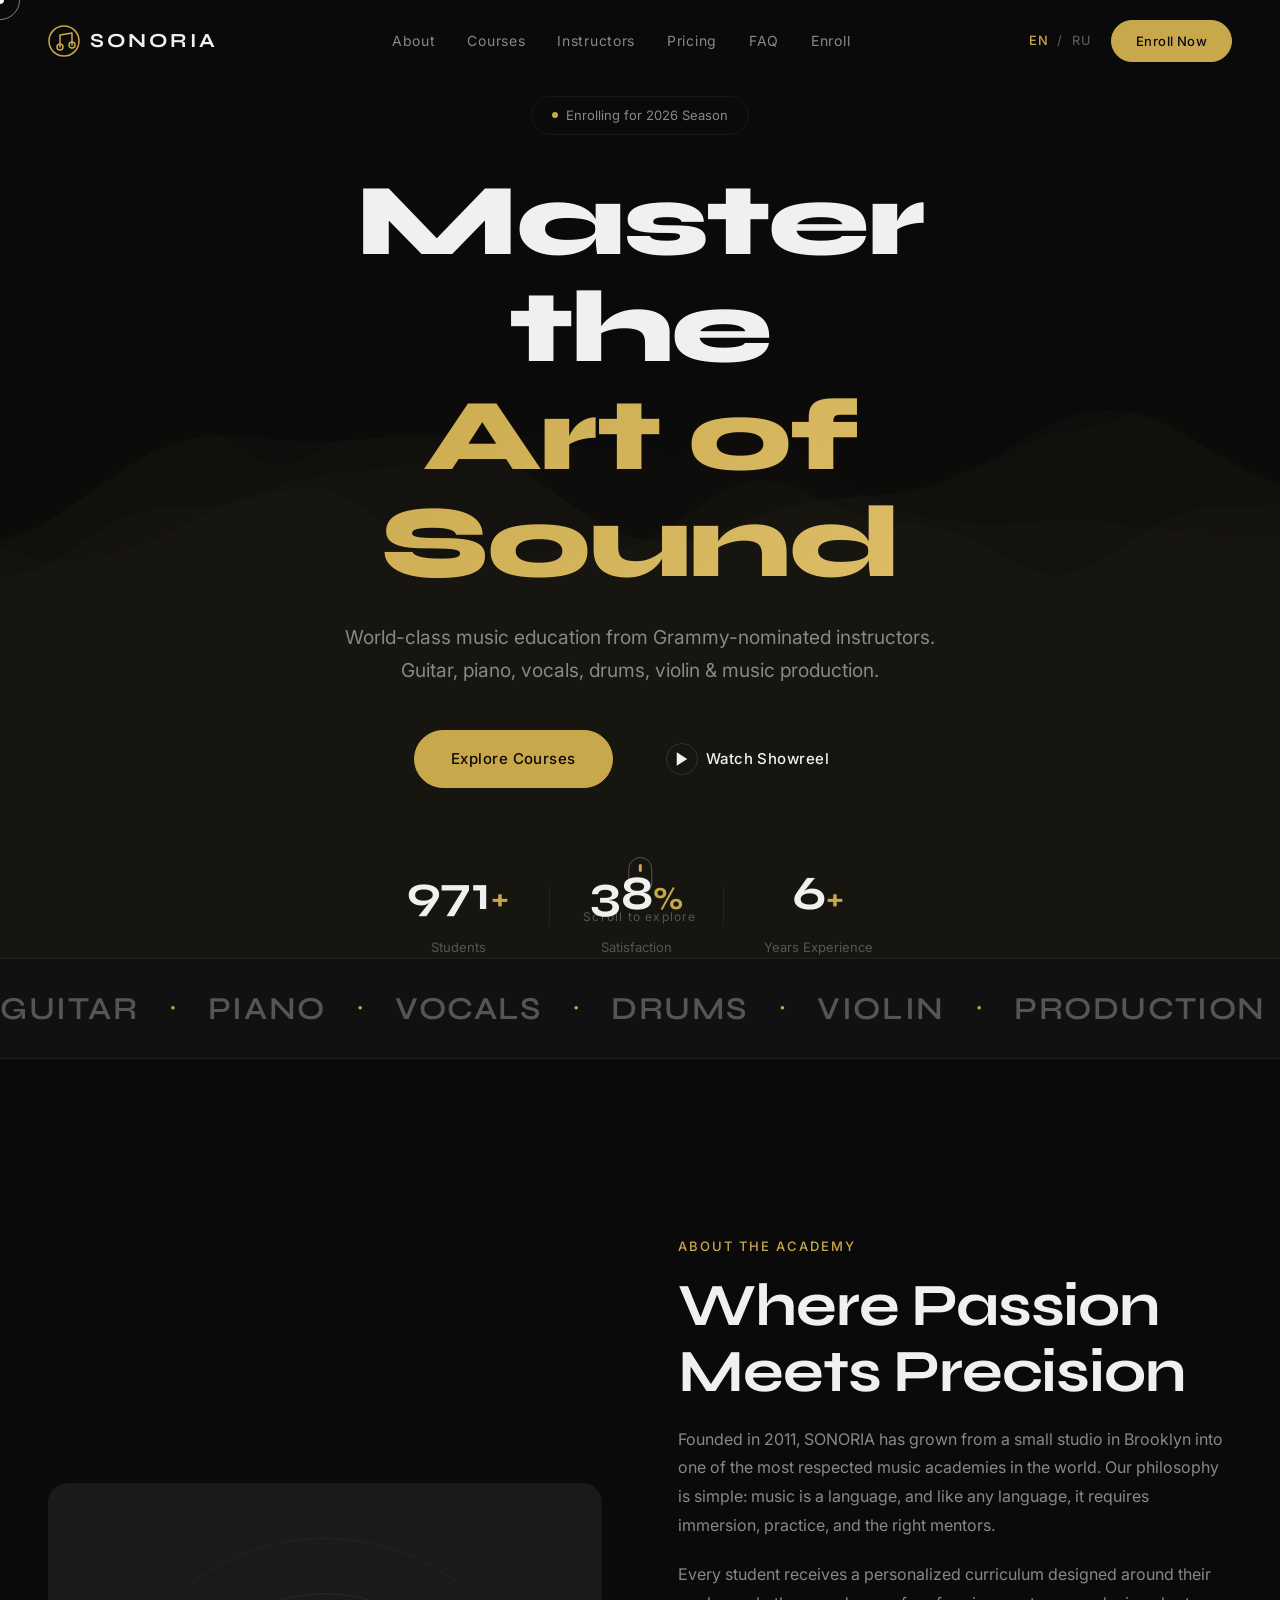
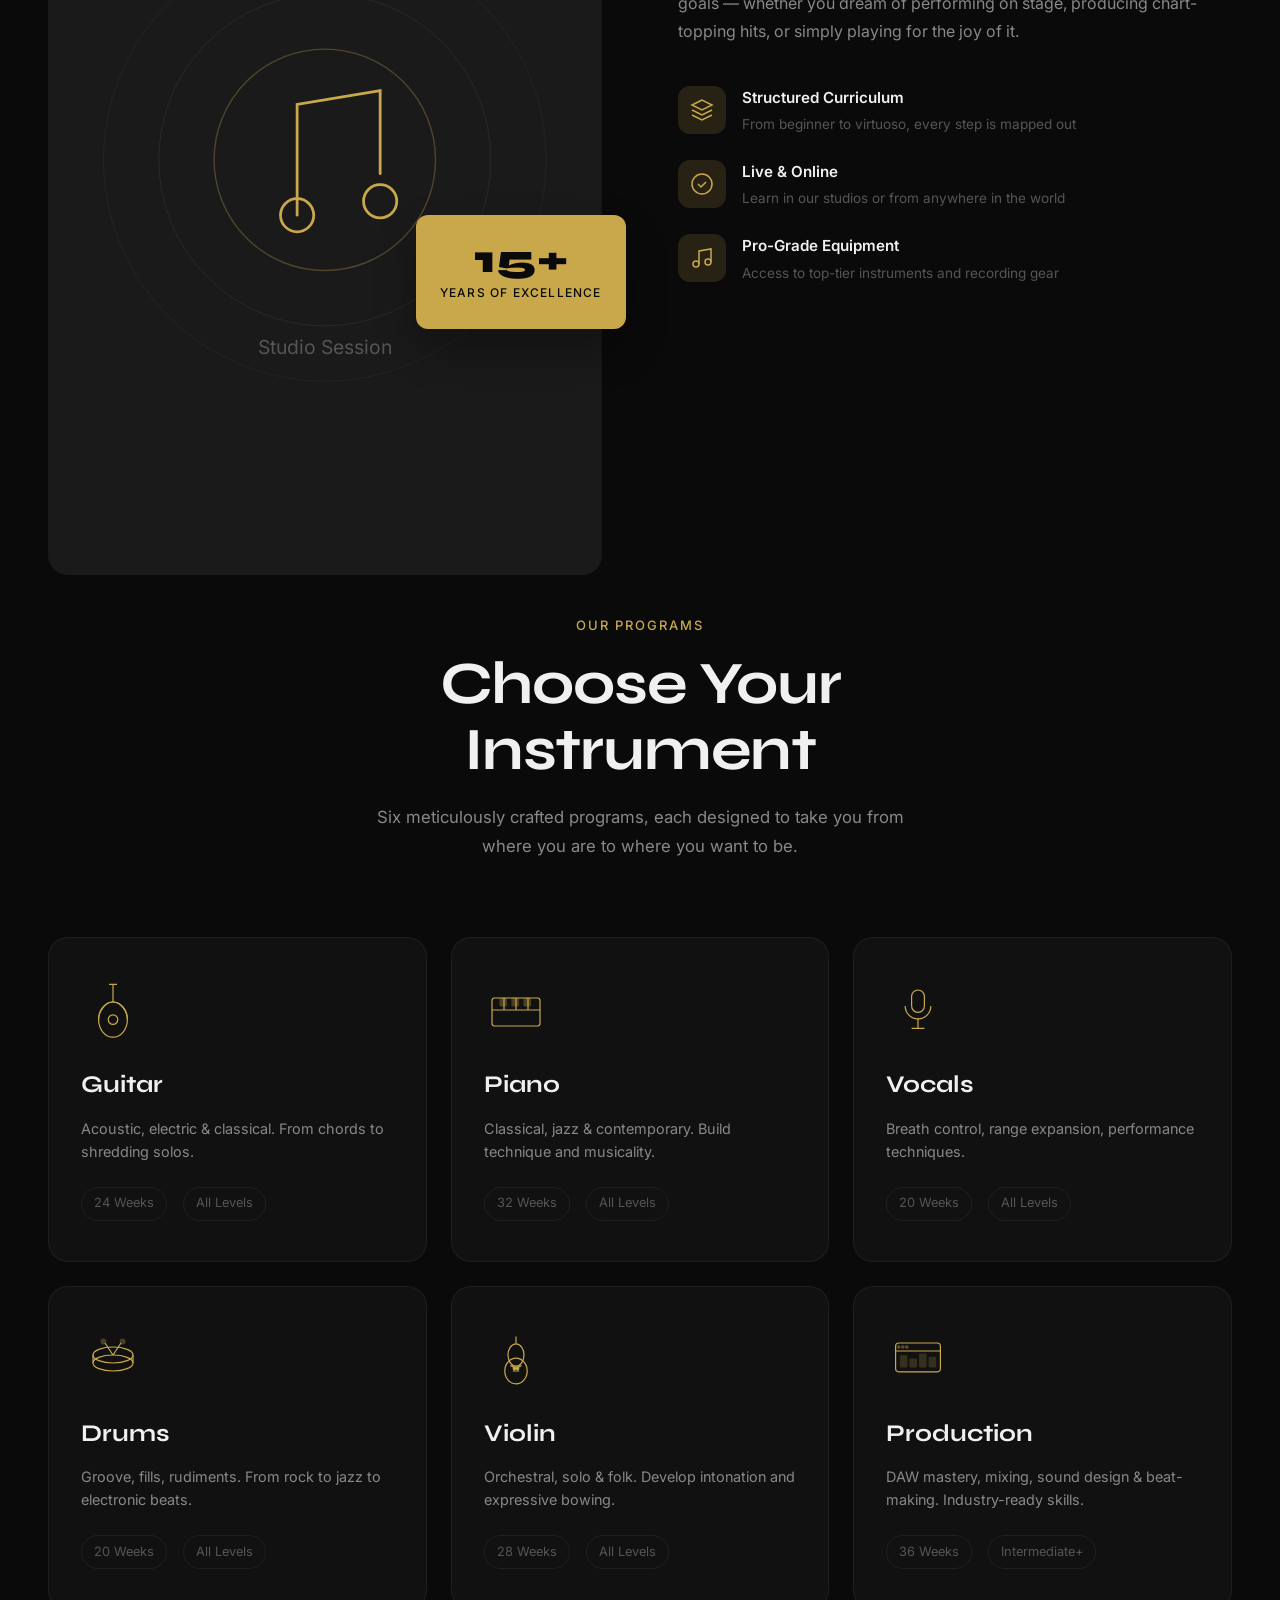
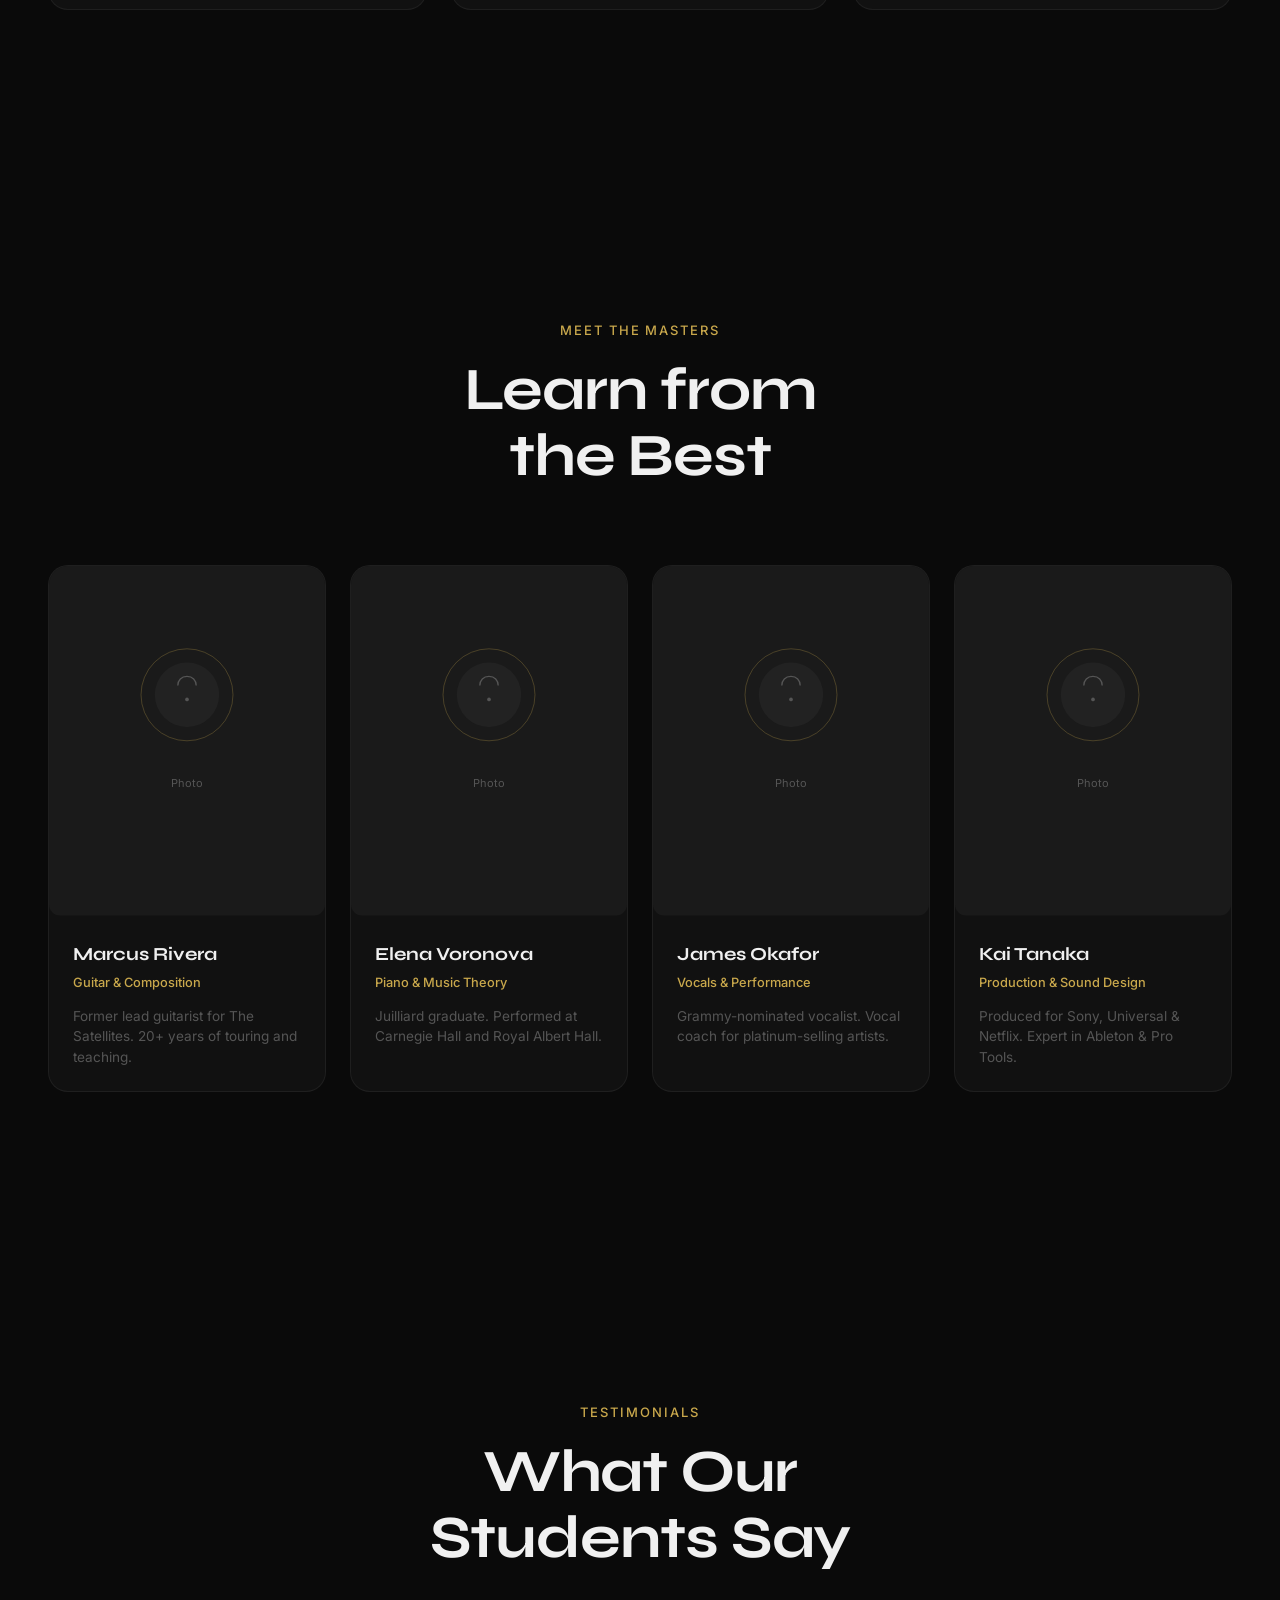
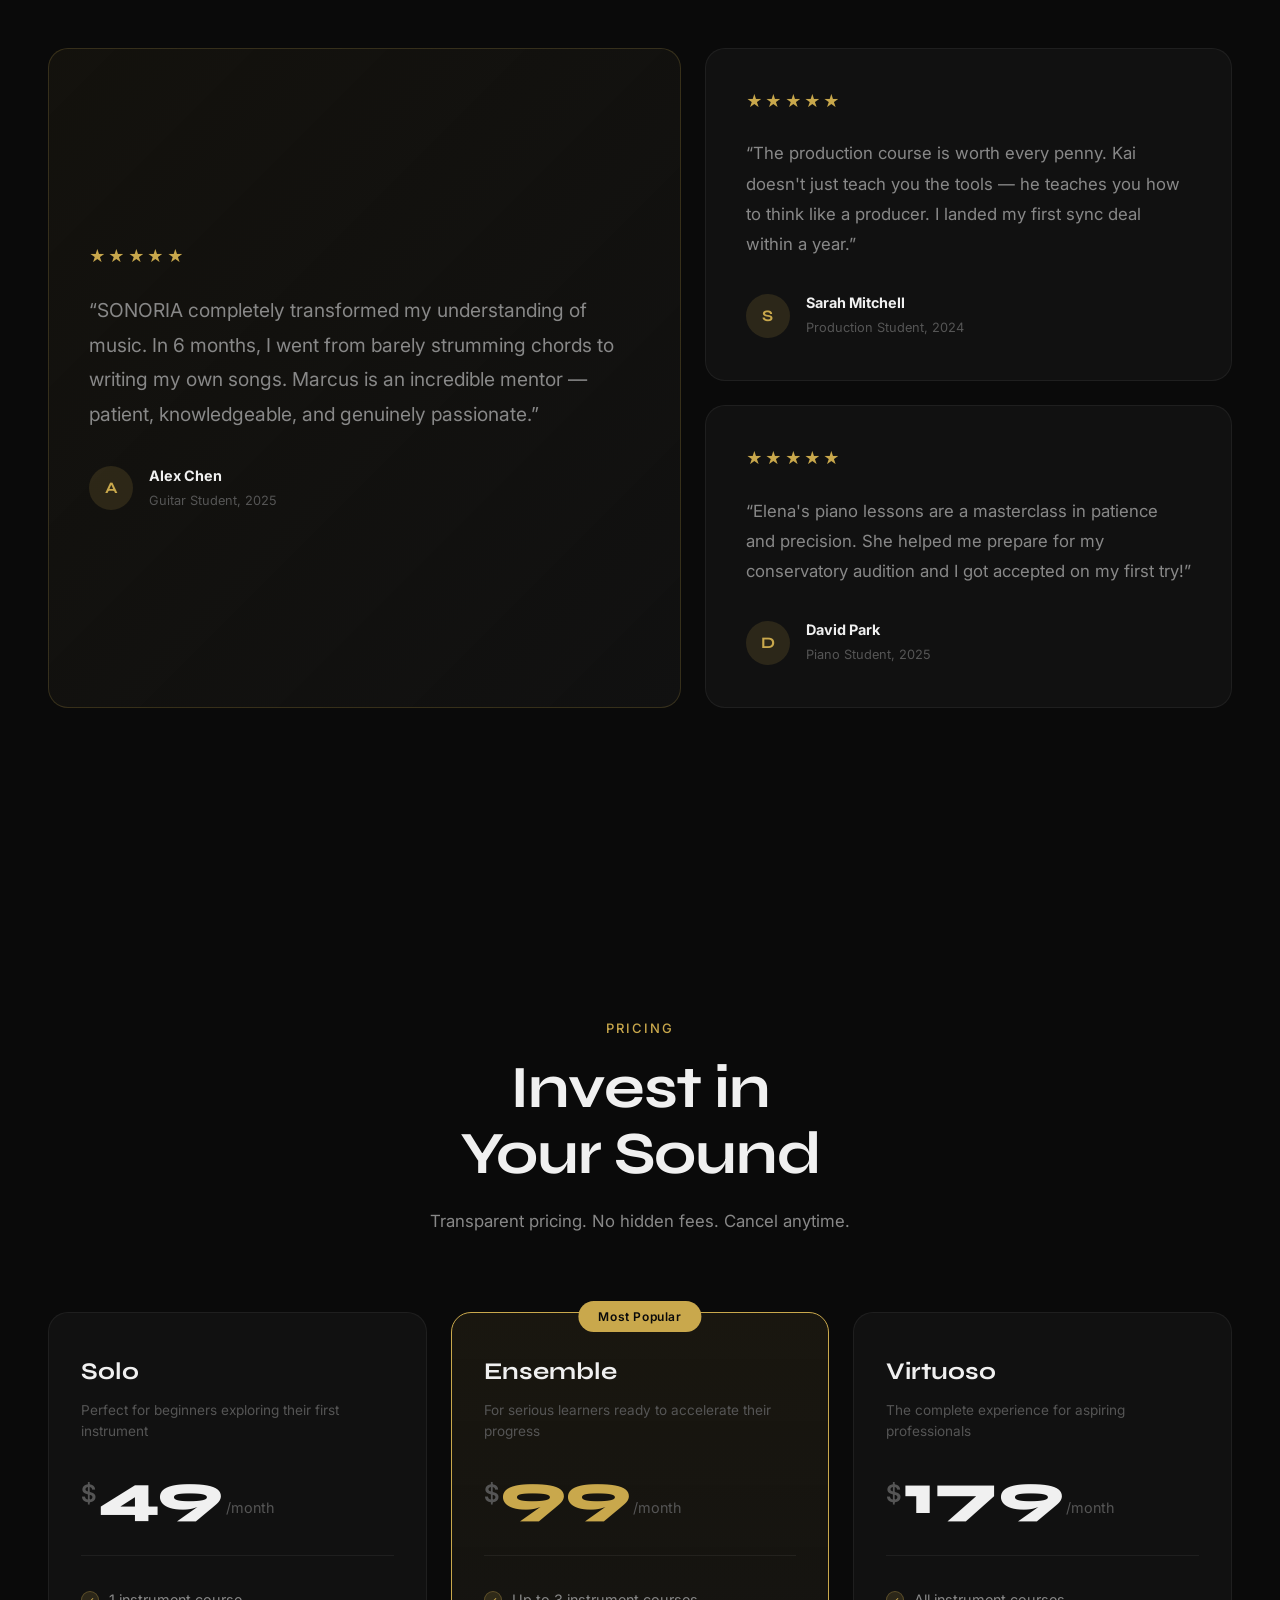
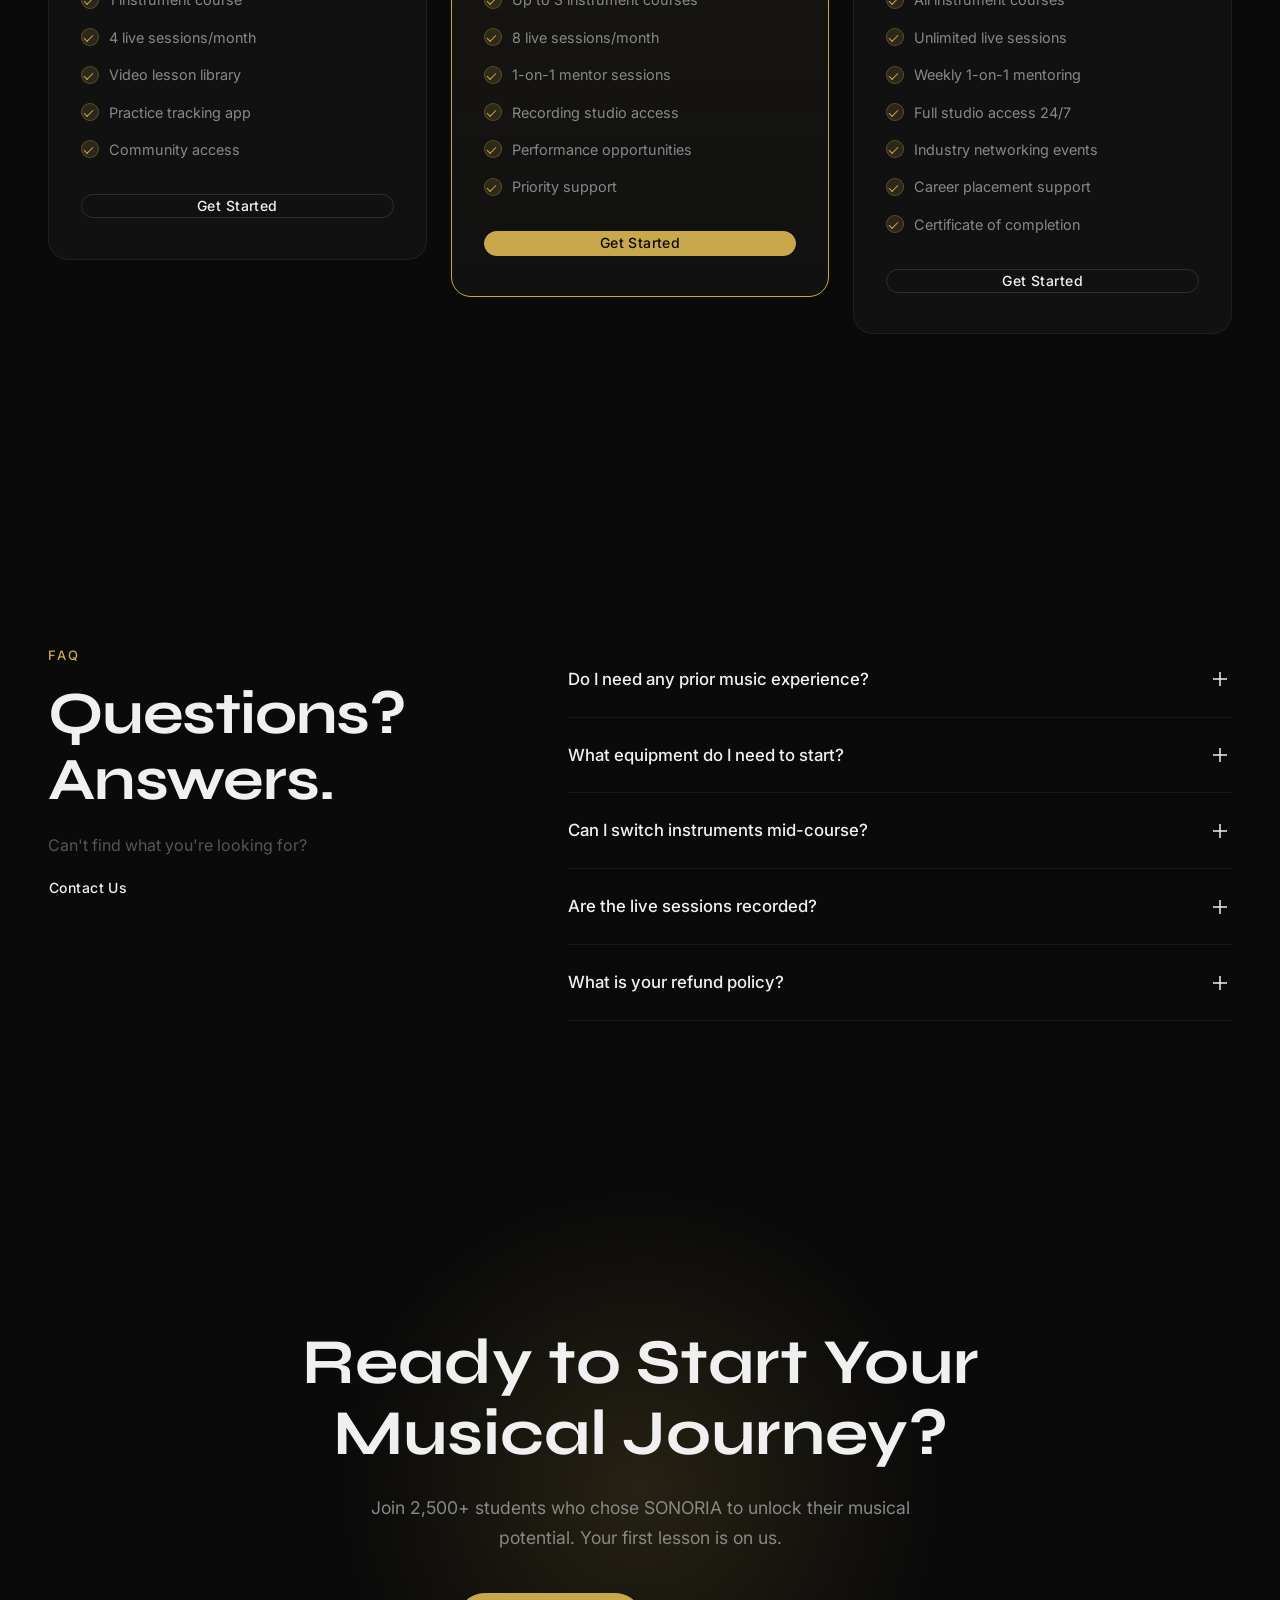
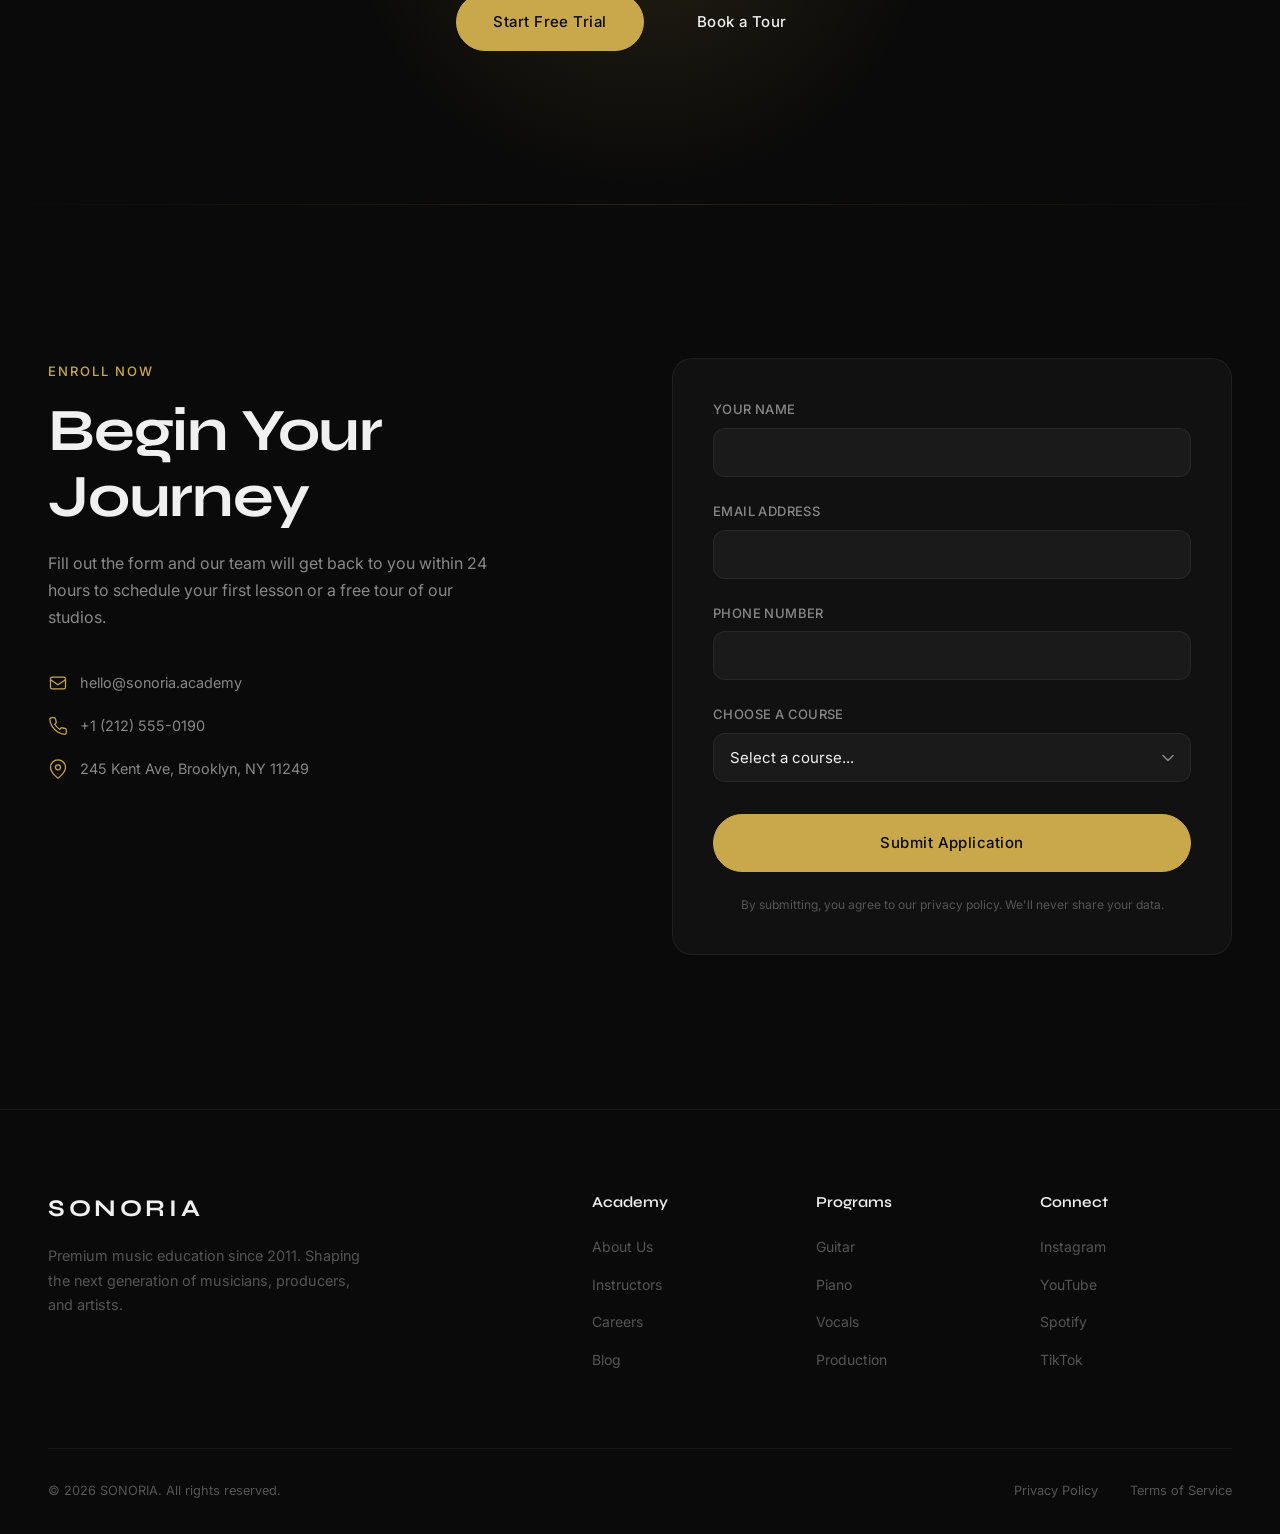
==== commit bcc949dc: "Fix functionality: buttons, navigation, forms" ====
--- a/index.html
+++ b/index.html
@@ -49,6 +49,7 @@
         <li><a href="#instructors" class="nav__link" data-cursor="pointer" data-en="Instructors" data-ru="Педагоги">Instructors</a></li>
         <li><a href="#pricing" class="nav__link" data-cursor="pointer" data-en="Pricing" data-ru="Тарифы">Pricing</a></li>
         <li><a href="#faq" class="nav__link" data-cursor="pointer" data-en="FAQ" data-ru="FAQ">FAQ</a></li>
+        <li><a href="#enroll" class="nav__link" data-cursor="pointer" data-en="Enroll" data-ru="Запись">Enroll</a></li>
       </ul>
 
       <div class="nav__actions">
@@ -57,7 +58,7 @@
           <span class="lang-toggle__divider">/</span>
           <span class="lang-toggle__option" data-lang-btn="ru">RU</span>
         </button>
-        <a href="#pricing" class="btn btn--primary btn--sm nav__cta" data-cursor="pointer" data-en="Enroll Now" data-ru="Записаться">Enroll Now</a>
+        <a href="#enroll" class="btn btn--primary btn--sm nav__cta" data-cursor="pointer" data-en="Enroll Now" data-ru="Записаться">Enroll Now</a>
         <button class="nav__burger" id="nav-burger" data-cursor="pointer" aria-label="Menu">
           <span></span><span></span><span></span>
         </button>
@@ -497,7 +498,7 @@
               <li data-en="Practice tracking app" data-ru="Приложение для трекинга">Practice tracking app</li>
               <li data-en="Community access" data-ru="Доступ к сообществу">Community access</li>
             </ul>
-            <a href="#" class="btn btn--outline btn--full" data-cursor="pointer" data-en="Get Started" data-ru="Начать">Get Started</a>
+            <a href="#enroll" class="btn btn--outline btn--full" data-cursor="pointer" data-en="Get Started" data-ru="Начать">Get Started</a>
           </div>
           <!-- Pro — Featured -->
           <div class="pricing-card pricing-card--featured reveal-up">
@@ -519,7 +520,7 @@
               <li data-en="Performance opportunities" data-ru="Возможности выступлений">Performance opportunities</li>
               <li data-en="Priority support" data-ru="Приоритетная поддержка">Priority support</li>
             </ul>
-            <a href="#" class="btn btn--primary btn--full" data-cursor="pointer" data-en="Get Started" data-ru="Начать">Get Started</a>
+            <a href="#enroll" class="btn btn--primary btn--full" data-cursor="pointer" data-en="Get Started" data-ru="Начать">Get Started</a>
           </div>
           <!-- Virtuoso -->
           <div class="pricing-card reveal-up">
@@ -541,7 +542,7 @@
               <li data-en="Career placement support" data-ru="Помощь в трудоустройстве">Career placement support</li>
               <li data-en="Certificate of completion" data-ru="Сертификат об окончании">Certificate of completion</li>
             </ul>
-            <a href="#" class="btn btn--outline btn--full" data-cursor="pointer" data-en="Get Started" data-ru="Начать">Get Started</a>
+            <a href="#enroll" class="btn btn--outline btn--full" data-cursor="pointer" data-en="Get Started" data-ru="Начать">Get Started</a>
           </div>
         </div>
       </div>
@@ -555,7 +556,7 @@
             <span class="section-tag" data-en="FAQ" data-ru="FAQ">FAQ</span>
             <h2 class="section-title" data-en="Questions? Answers." data-ru="Вопросы? Ответы.">Questions?<br>Answers.</h2>
             <p class="faq__contact-text" data-en="Can't find what you're looking for?" data-ru="Не нашли ответ?">Can't find what you're looking for?</p>
-            <a href="#" class="btn btn--ghost" data-cursor="pointer" data-en="Contact Us" data-ru="Связаться">Contact Us</a>
+            <a href="#enroll" class="btn btn--ghost" data-cursor="pointer" data-en="Contact Us" data-ru="Связаться">Contact Us</a>
           </div>
           <div class="faq__right reveal-right">
             <div class="faq-item" data-cursor="pointer">
@@ -615,8 +616,64 @@
           <h2 class="cta__title" data-en="Ready to Start Your Musical Journey?" data-ru="Готовы начать музыкальное путешествие?">Ready to Start Your<br>Musical Journey?</h2>
           <p class="cta__text" data-en="Join 2,500+ students who chose SONORIA to unlock their musical potential. Your first lesson is on us." data-ru="Присоединяйтесь к 2500+ студентам, выбравшим SONORIA. Первый урок — бесплатно.">Join 2,500+ students who chose SONORIA to unlock their musical potential. Your first lesson is on us.</p>
           <div class="cta__actions">
-            <a href="#pricing" class="btn btn--primary btn--lg" data-cursor="pointer" data-en="Start Free Trial" data-ru="Начать бесплатно">Start Free Trial</a>
-            <a href="#" class="btn btn--ghost btn--lg" data-cursor="pointer" data-en="Book a Tour" data-ru="Записаться на экскурсию">Book a Tour</a>
+            <a href="#enroll" class="btn btn--primary btn--lg" data-cursor="pointer" data-en="Start Free Trial" data-ru="Начать бесплатно">Start Free Trial</a>
+            <a href="#enroll" class="btn btn--ghost btn--lg" data-cursor="pointer" data-en="Book a Tour" data-ru="Записаться на экскурсию">Book a Tour</a>
+          </div>
+        </div>
+      </div>
+    </section>
+    <!-- Enroll Section -->
+    <section class="enroll section" id="enroll">
+      <div class="container">
+        <div class="enroll__grid">
+          <div class="enroll__info reveal-left">
+            <span class="section-tag" data-en="Enroll Now" data-ru="Запись">Enroll Now</span>
+            <h2 class="section-title" data-en="Begin Your Journey" data-ru="Начните свой путь">Begin Your<br>Journey</h2>
+            <p class="enroll__text" data-en="Fill out the form and our team will get back to you within 24 hours to schedule your first lesson or a free tour of our studios." data-ru="Заполните форму, и наша команда свяжется с вами в течение 24 часов для записи на первый урок или бесплатную экскурсию по студии.">Fill out the form and our team will get back to you within 24 hours to schedule your first lesson or a free tour of our studios.</p>
+            <div class="enroll__contacts">
+              <div class="enroll__contact-item">
+                <svg width="20" height="20" viewBox="0 0 24 24" fill="none" stroke="currentColor" stroke-width="1.5"><path d="M3 8l9 6 9-6"/><rect x="3" y="5" width="18" height="14" rx="2"/></svg>
+                <span>hello@sonoria.academy</span>
+              </div>
+              <div class="enroll__contact-item">
+                <svg width="20" height="20" viewBox="0 0 24 24" fill="none" stroke="currentColor" stroke-width="1.5"><path d="M22 16.92v3a2 2 0 01-2.18 2 19.79 19.79 0 01-8.63-3.07 19.5 19.5 0 01-6-6A19.79 19.79 0 012.12 4.18 2 2 0 014.11 2h3a2 2 0 012 1.72c.127.96.361 1.903.7 2.81a2 2 0 01-.45 2.11L8.09 9.91a16 16 0 006 6l1.27-1.27a2 2 0 012.11-.45c.907.339 1.85.573 2.81.7A2 2 0 0122 16.92z"/></svg>
+                <span>+1 (212) 555-0190</span>
+              </div>
+              <div class="enroll__contact-item">
+                <svg width="20" height="20" viewBox="0 0 24 24" fill="none" stroke="currentColor" stroke-width="1.5"><path d="M21 10c0 7-9 13-9 13s-9-6-9-13a9 9 0 0118 0z"/><circle cx="12" cy="10" r="3"/></svg>
+                <span data-en="245 Kent Ave, Brooklyn, NY 11249" data-ru="245 Кент Авеню, Бруклин, Нью-Йорк 11249">245 Kent Ave, Brooklyn, NY 11249</span>
+              </div>
+            </div>
+          </div>
+          <div class="enroll__form-wrapper reveal-right">
+            <form class="enroll__form" id="enroll-form">
+              <div class="enroll__form-group">
+                <label for="enroll-name" data-en="Your Name" data-ru="Ваше имя">Your Name</label>
+                <input type="text" id="enroll-name" name="name" required placeholder="" autocomplete="name">
+              </div>
+              <div class="enroll__form-group">
+                <label for="enroll-email" data-en="Email Address" data-ru="Электронная почта">Email Address</label>
+                <input type="email" id="enroll-email" name="email" required placeholder="" autocomplete="email">
+              </div>
+              <div class="enroll__form-group">
+                <label for="enroll-phone" data-en="Phone Number" data-ru="Номер телефона">Phone Number</label>
+                <input type="tel" id="enroll-phone" name="phone" placeholder="" autocomplete="tel">
+              </div>
+              <div class="enroll__form-group">
+                <label for="enroll-course" data-en="Choose a Course" data-ru="Выберите курс">Choose a Course</label>
+                <select id="enroll-course" name="course" required>
+                  <option value="" disabled selected data-en="Select a course..." data-ru="Выберите курс...">Select a course...</option>
+                  <option value="guitar" data-en="Guitar" data-ru="Гитара">Guitar</option>
+                  <option value="piano" data-en="Piano" data-ru="Фортепиано">Piano</option>
+                  <option value="vocals" data-en="Vocals" data-ru="Вокал">Vocals</option>
+                  <option value="drums" data-en="Drums" data-ru="Барабаны">Drums</option>
+                  <option value="violin" data-en="Violin" data-ru="Скрипка">Violin</option>
+                  <option value="production" data-en="Production" data-ru="Продакшн">Production</option>
+                </select>
+              </div>
+              <button type="submit" class="btn btn--primary btn--full btn--lg" data-cursor="pointer" data-en="Submit Application" data-ru="Отправить заявку">Submit Application</button>
+              <p class="enroll__form-note" data-en="By submitting, you agree to our privacy policy. We'll never share your data." data-ru="Отправляя форму, вы соглашаетесь с политикой конфиденциальности. Мы не передаём ваши данные.">By submitting, you agree to our privacy policy. We'll never share your data.</p>
+            </form>
           </div>
         </div>
       </div>
@@ -653,10 +710,10 @@
           <div class="footer__col">
             <h4 data-en="Connect" data-ru="Связь">Connect</h4>
             <ul>
-              <li><a href="#" data-cursor="pointer">Instagram</a></li>
-              <li><a href="#" data-cursor="pointer">YouTube</a></li>
-              <li><a href="#" data-cursor="pointer">Spotify</a></li>
-              <li><a href="#" data-cursor="pointer">TikTok</a></li>
+              <li><a href="#" data-cursor="pointer" title="Instagram">Instagram</a></li>
+              <li><a href="#" data-cursor="pointer" title="YouTube">YouTube</a></li>
+              <li><a href="#" data-cursor="pointer" title="Spotify">Spotify</a></li>
+              <li><a href="#" data-cursor="pointer" title="TikTok">TikTok</a></li>
             </ul>
           </div>
         </div>
--- a/css/style.css
+++ b/css/style.css
@@ -1207,6 +1207,169 @@
   flex-wrap: wrap;
 }
 
+/* --- Enroll Section --- */
+.enroll {
+  position: relative;
+  overflow: hidden;
+}
+
+.enroll::before {
+  content: '';
+  position: absolute;
+  top: 0;
+  left: 0;
+  right: 0;
+  height: 1px;
+  background: linear-gradient(90deg, transparent, var(--accent-glow), transparent);
+}
+
+.enroll__grid {
+  display: grid;
+  grid-template-columns: 1fr 1fr;
+  gap: 4rem;
+  align-items: start;
+}
+
+.enroll__info .section-tag,
+.enroll__info .section-title {
+  text-align: left;
+}
+
+.enroll__text {
+  color: var(--text-secondary);
+  font-size: 1rem;
+  line-height: 1.7;
+  margin-bottom: 2.5rem;
+  max-width: 440px;
+}
+
+.enroll__contacts {
+  display: flex;
+  flex-direction: column;
+  gap: 1.25rem;
+}
+
+.enroll__contact-item {
+  display: flex;
+  align-items: center;
+  gap: 0.75rem;
+  color: var(--text-secondary);
+  font-size: 0.9rem;
+  transition: color var(--transition-fast);
+}
+
+.enroll__contact-item svg {
+  flex-shrink: 0;
+  color: var(--accent);
+}
+
+.enroll__contact-item:hover {
+  color: var(--text);
+}
+
+.enroll__form-wrapper {
+  background: var(--bg-card);
+  border: 1px solid var(--border);
+  border-radius: var(--radius-lg);
+  padding: 2.5rem;
+  transition: border-color var(--transition);
+}
+
+.enroll__form-wrapper:hover {
+  border-color: var(--border-hover);
+}
+
+.enroll__form {
+  display: flex;
+  flex-direction: column;
+  gap: 1.5rem;
+}
+
+.enroll__form-group {
+  display: flex;
+  flex-direction: column;
+  gap: 0.5rem;
+}
+
+.enroll__form-group label {
+  font-size: 0.8125rem;
+  font-weight: 500;
+  color: var(--text-secondary);
+  letter-spacing: 0.03em;
+  text-transform: uppercase;
+}
+
+.enroll__form-group input,
+.enroll__form-group select {
+  background: var(--bg-elevated);
+  border: 1px solid var(--border);
+  border-radius: var(--radius);
+  padding: 0.875rem 1rem;
+  color: var(--text);
+  font-family: var(--font-body);
+  font-size: 0.9375rem;
+  transition: border-color var(--transition-fast), box-shadow var(--transition-fast);
+  outline: none;
+  -webkit-appearance: none;
+  appearance: none;
+}
+
+.enroll__form-group input::placeholder {
+  color: var(--text-muted);
+}
+
+.enroll__form-group input:focus,
+.enroll__form-group select:focus {
+  border-color: var(--accent);
+  box-shadow: 0 0 0 3px var(--accent-glow);
+}
+
+.enroll__form-group select {
+  background-image: url("data:image/svg+xml,%3Csvg width='12' height='8' viewBox='0 0 12 8' fill='none' xmlns='http://www.w3.org/2000/svg'%3E%3Cpath d='M1 1.5L6 6.5L11 1.5' stroke='%23888888' stroke-width='1.5' stroke-linecap='round' stroke-linejoin='round'/%3E%3C/svg%3E");
+  background-repeat: no-repeat;
+  background-position: right 1rem center;
+  padding-right: 2.5rem;
+  cursor: pointer;
+}
+
+.enroll__form-group select option {
+  background: var(--bg-card);
+  color: var(--text);
+}
+
+.enroll__form .btn {
+  margin-top: 0.5rem;
+}
+
+.enroll__form-note {
+  text-align: center;
+  font-size: 0.75rem;
+  color: var(--text-muted);
+  line-height: 1.5;
+}
+
+.enroll__form-success {
+  text-align: center;
+  padding: 2rem 0;
+}
+
+.enroll__form-success svg {
+  margin: 0 auto 1rem;
+  color: var(--accent);
+}
+
+.enroll__form-success h3 {
+  font-family: var(--font-display);
+  font-size: 1.5rem;
+  font-weight: 600;
+  margin-bottom: 0.5rem;
+}
+
+.enroll__form-success p {
+  color: var(--text-secondary);
+  font-size: 0.9rem;
+}
+
 /* --- Footer --- */
 .footer {
   padding: 5rem 0 2rem;
@@ -1324,6 +1487,7 @@
     width: 100%;
   }
   .pricing-card--featured:hover { transform: translateY(-8px); }
+  .enroll__grid { grid-template-columns: 1fr 1fr; gap: 3rem; }
 }
 
 @media (max-width: 768px) {
@@ -1390,6 +1554,15 @@
     gap: 2rem;
   }
 
+  .enroll__grid {
+    grid-template-columns: 1fr;
+    gap: 2.5rem;
+  }
+
+  .enroll__form-wrapper {
+    padding: 1.75rem;
+  }
+
   .footer__top {
     grid-template-columns: 1fr;
     gap: 3rem;
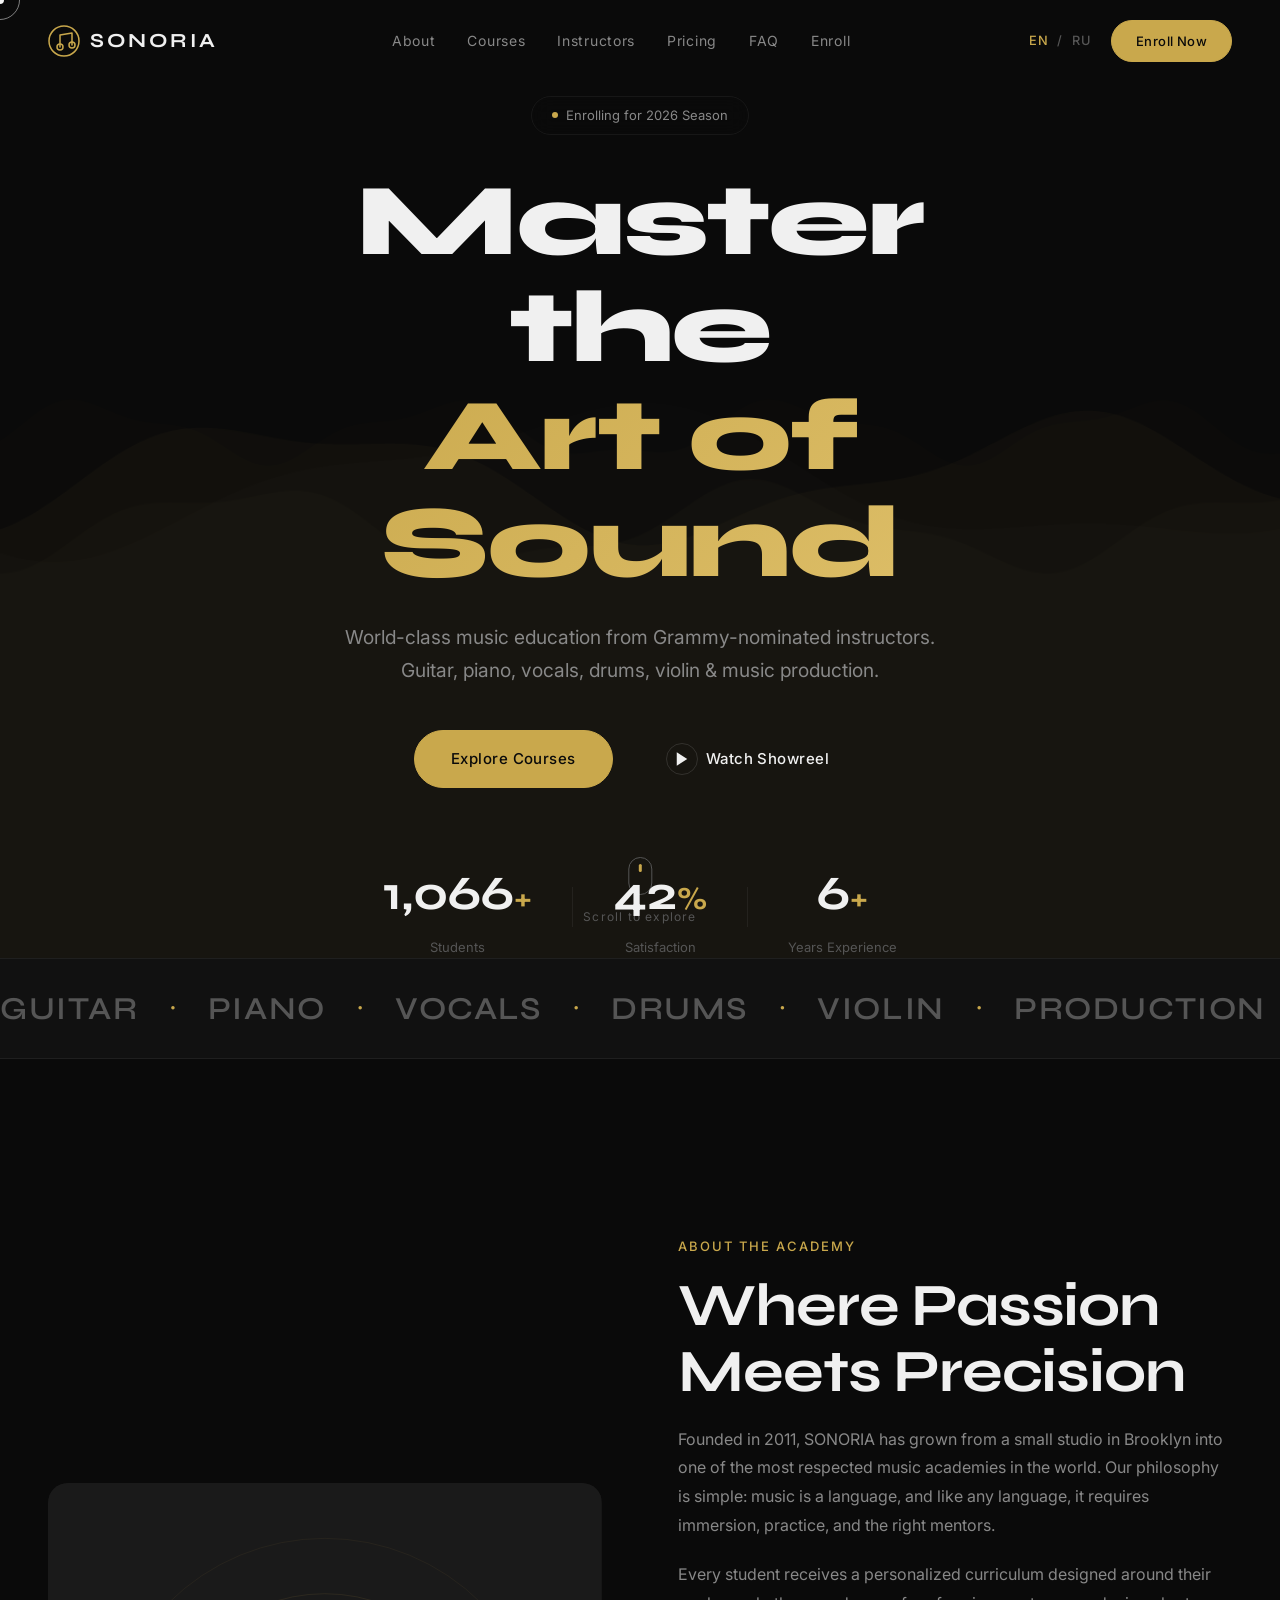
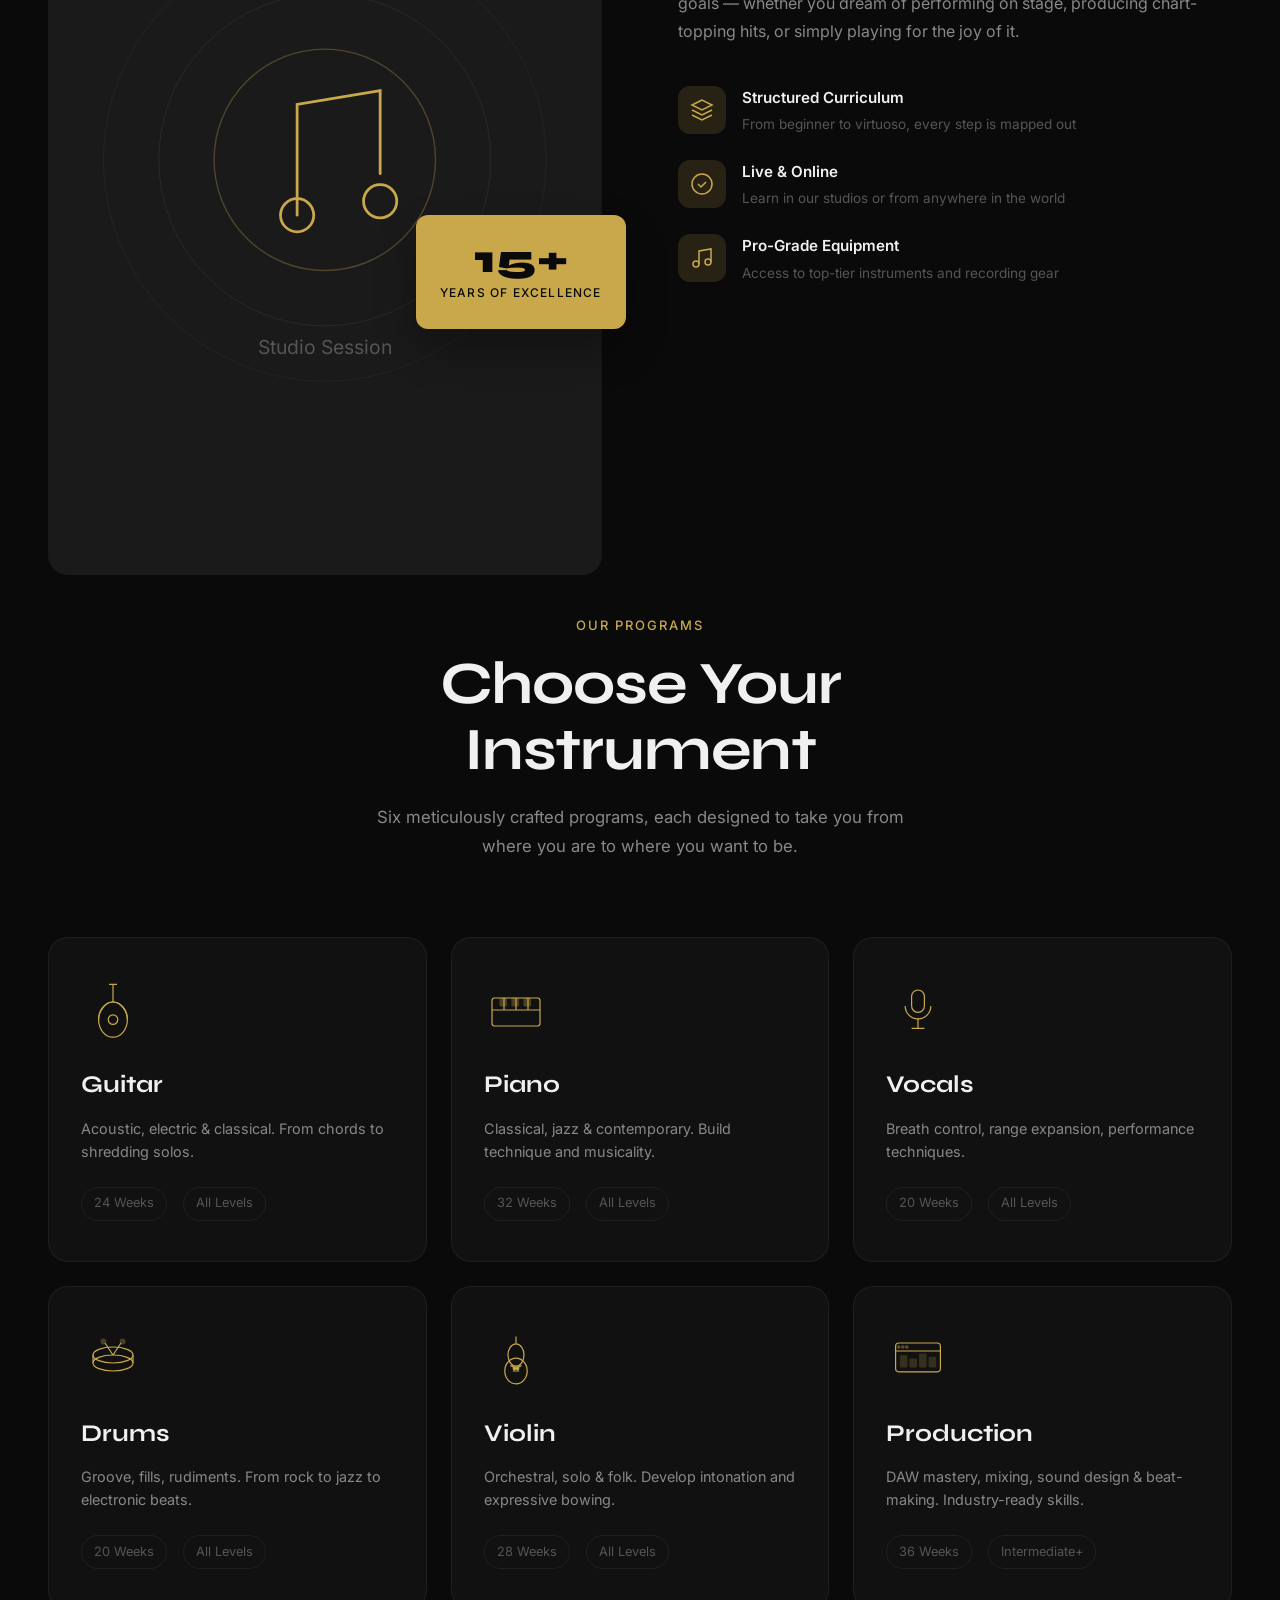
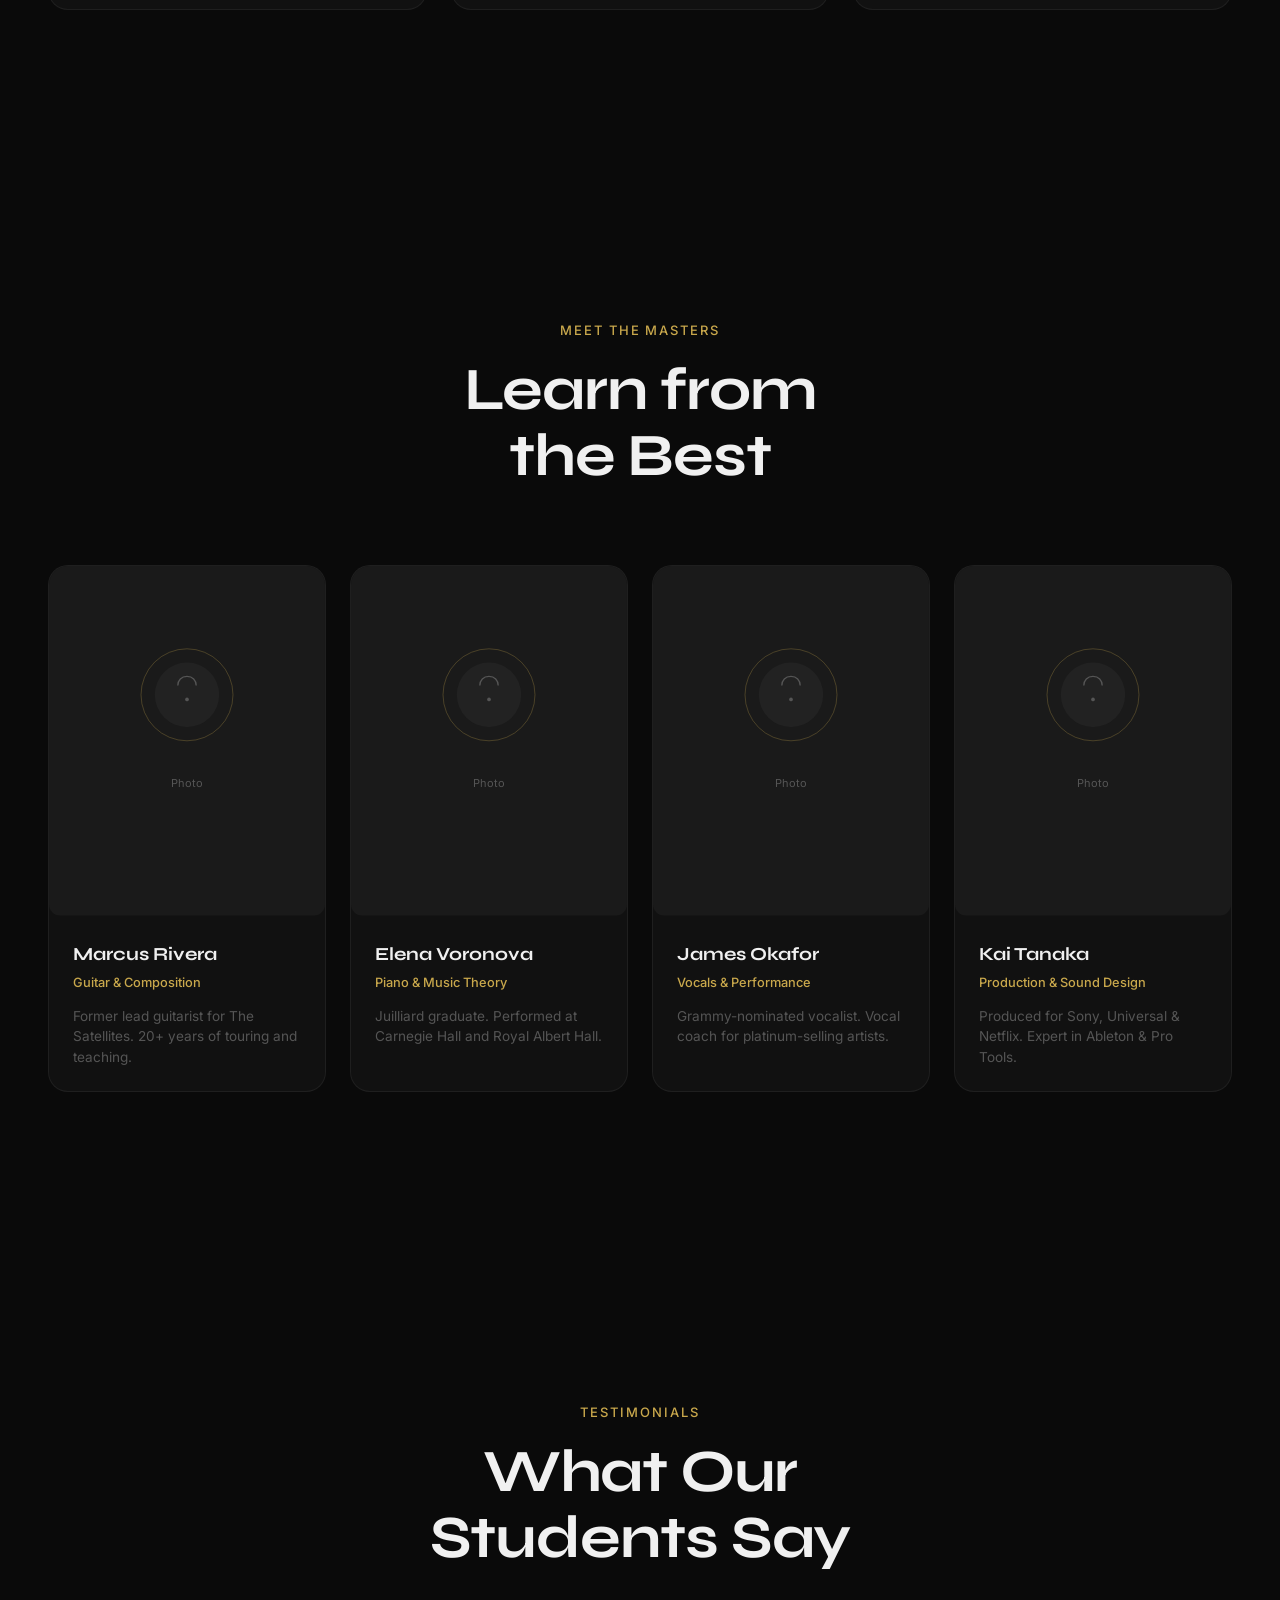
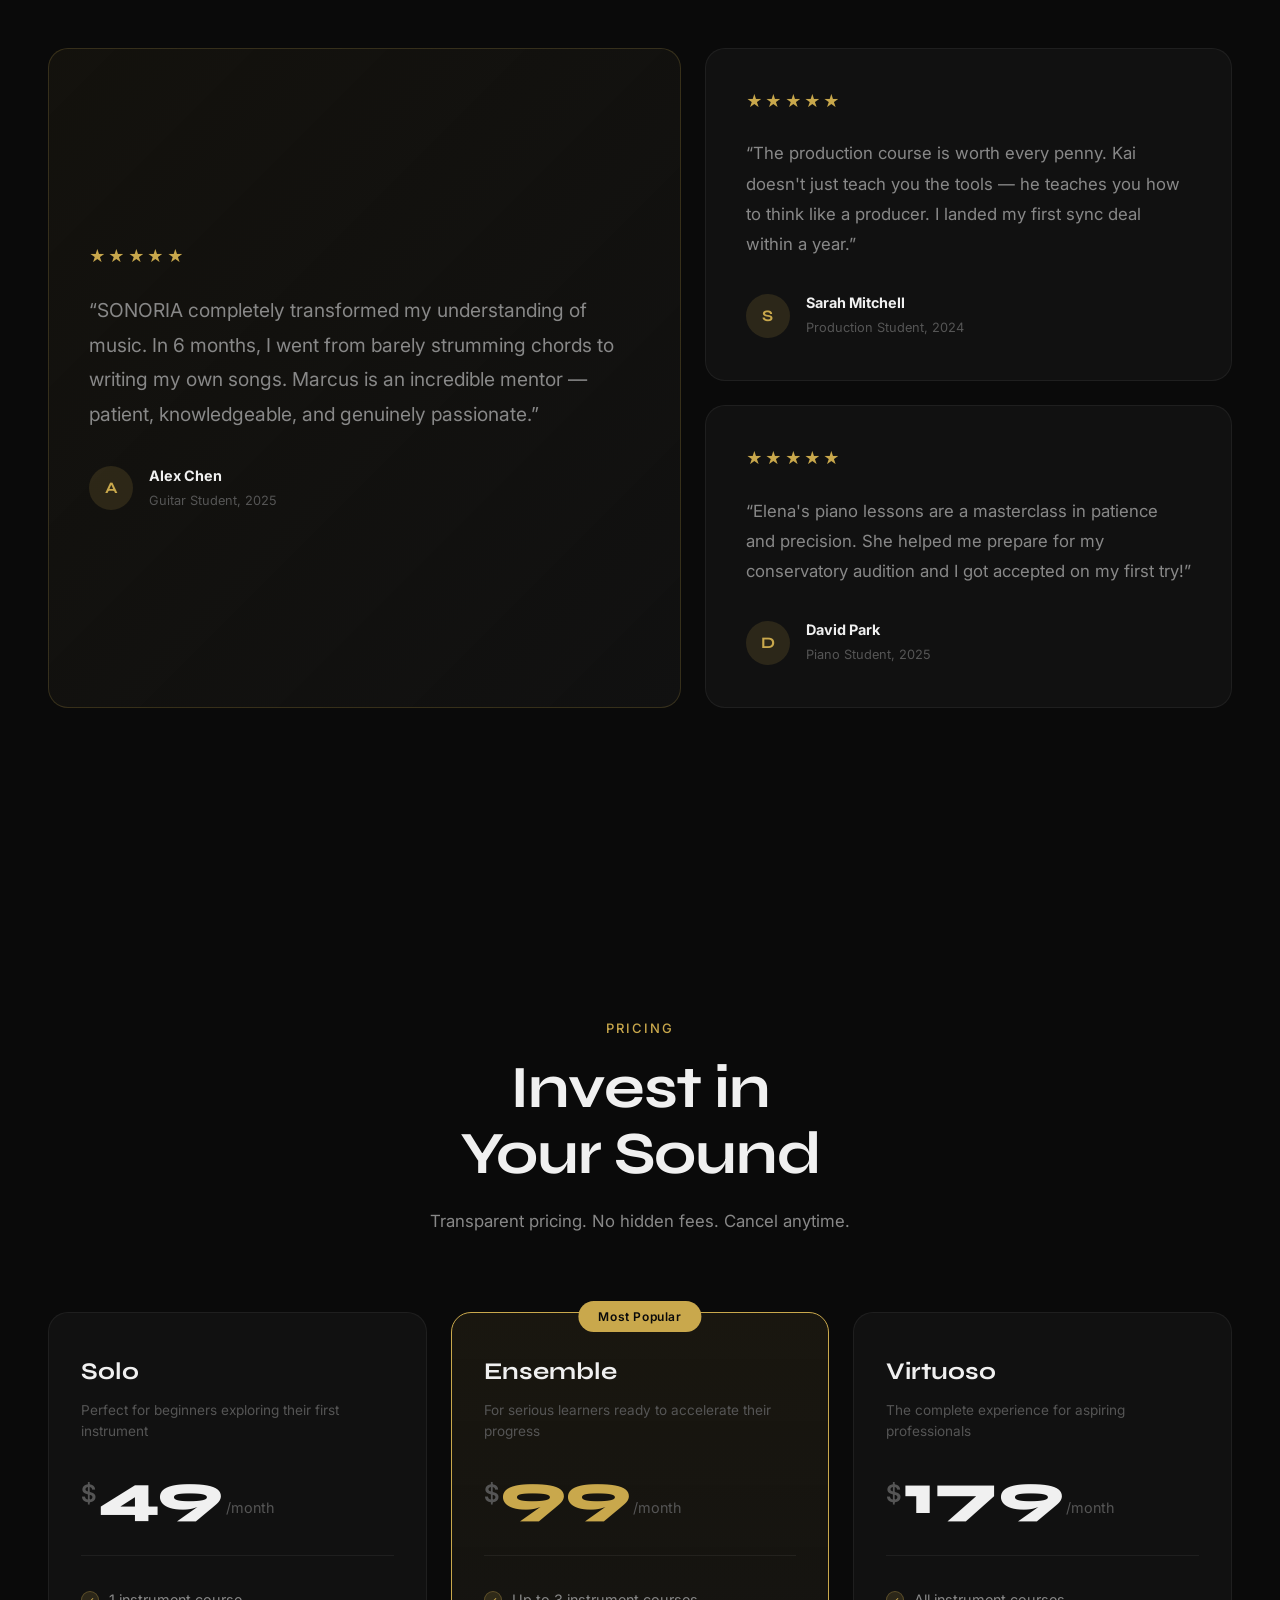
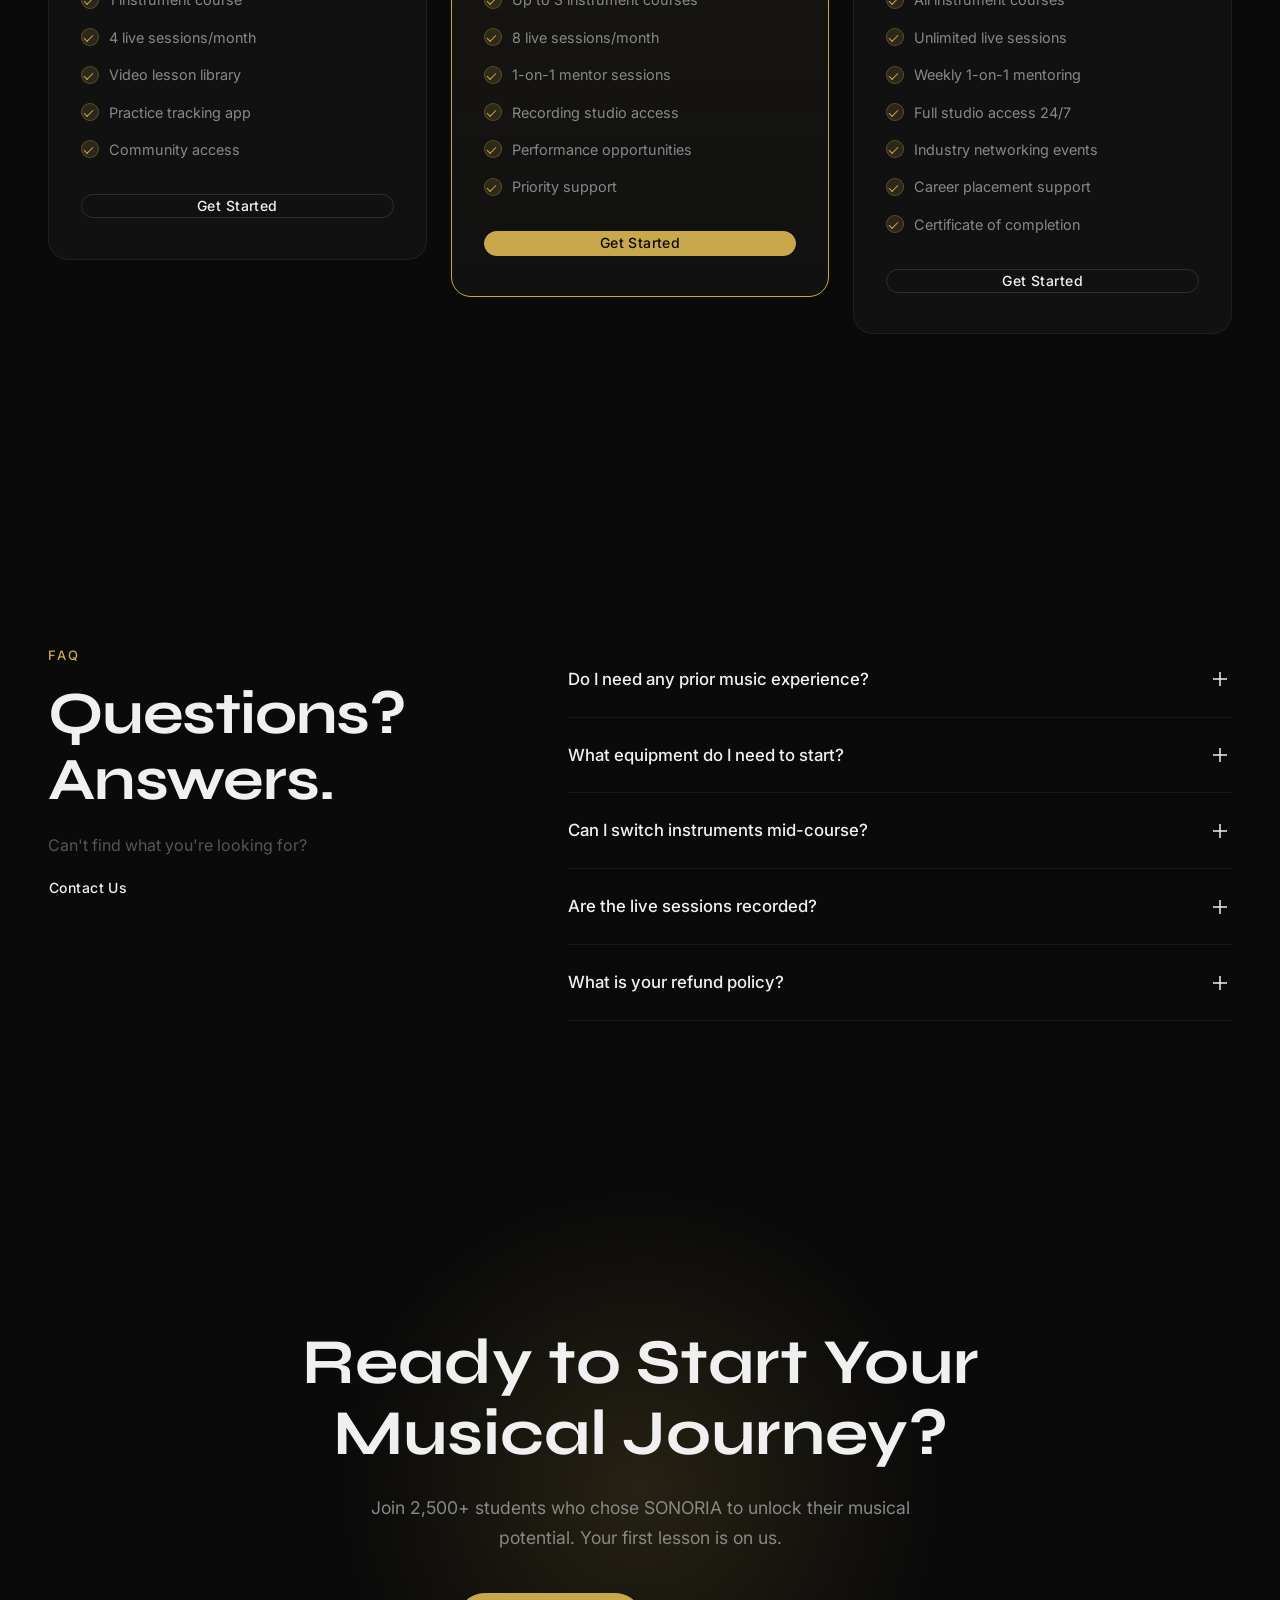
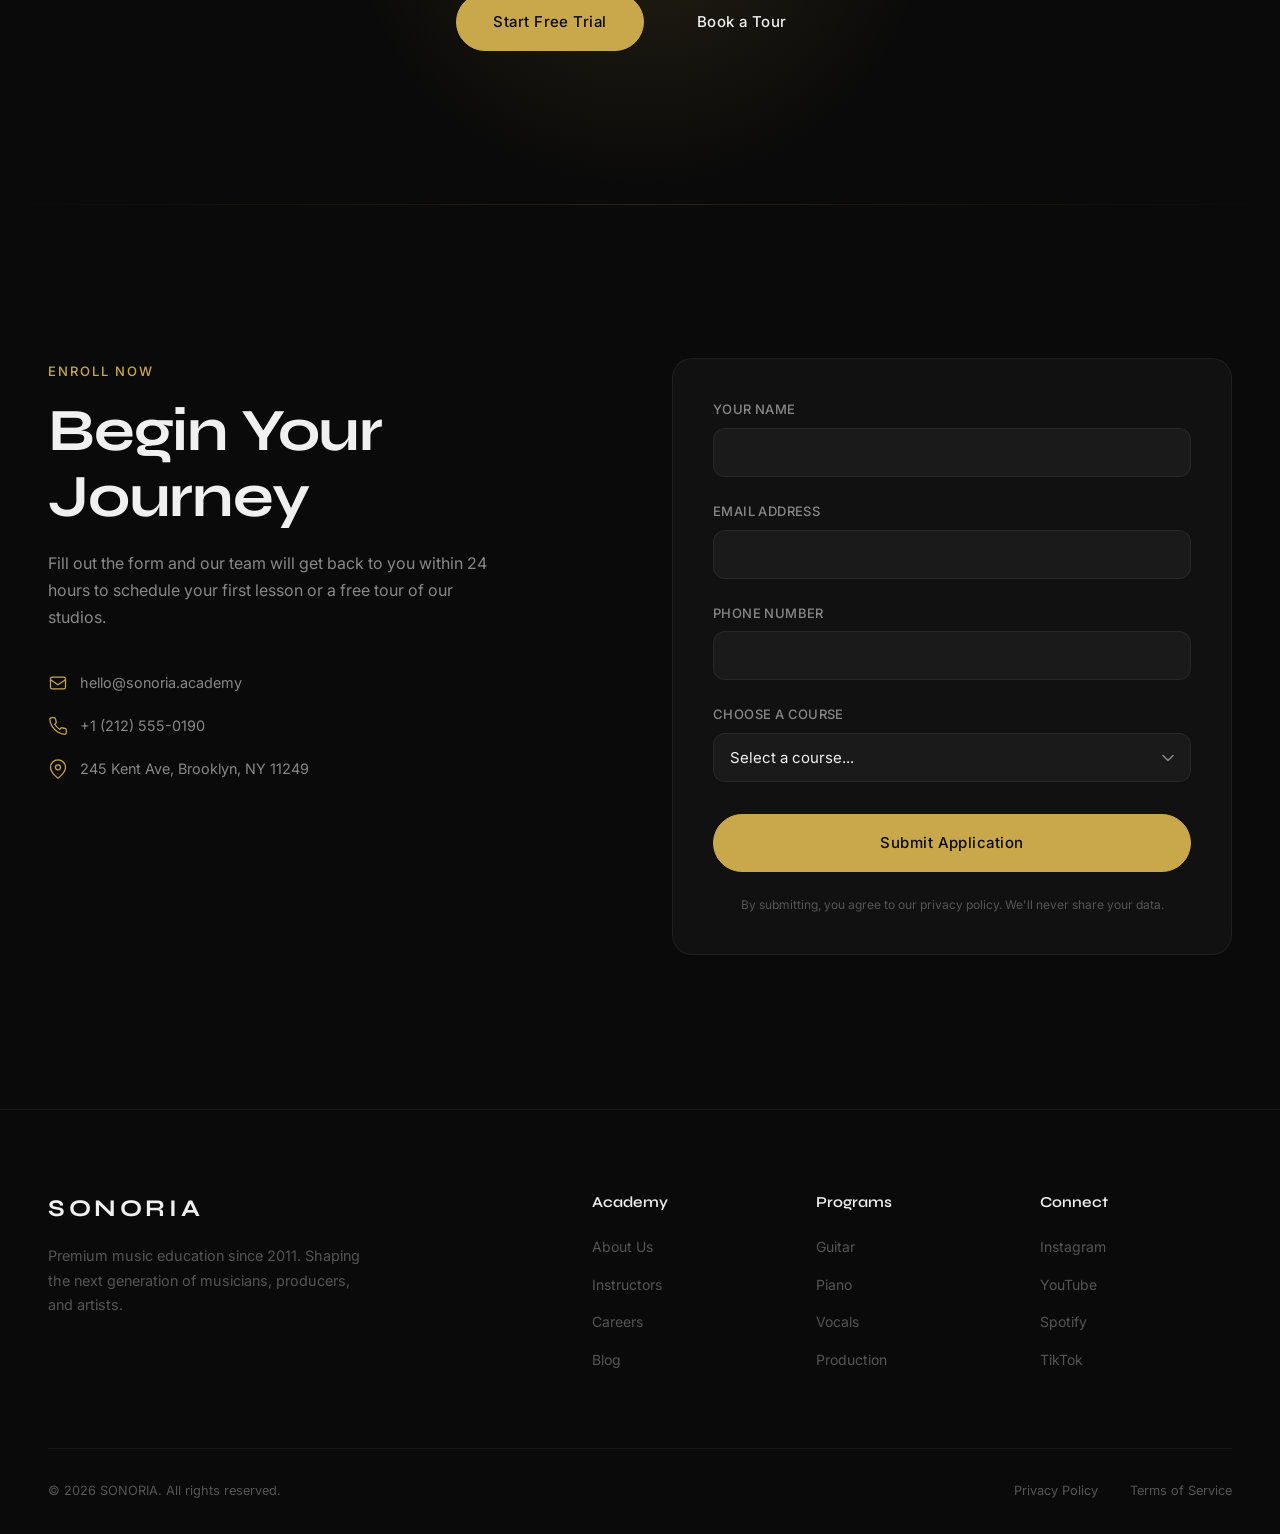
==== commit ae3fe2c9: "SEO-пакет: OG/twitter/canonical/JSON-LD/theme-color, robots.txt, sitemap.xml, 404, favicon, og-image" ====
--- a/index.html
+++ b/index.html
@@ -11,6 +11,30 @@
   <link rel="preconnect" href="https://fonts.gstatic.com" crossorigin>
   <link href="https://fonts.googleapis.com/css2?family=Inter:wght@300;400;500;600&family=Syne:wght@400;500;600;700;800&display=swap" rel="stylesheet">
   <link rel="stylesheet" href="css/style.css">
+
+<!-- SEO upgrade -->
+<meta property="og:title" content="SONORIA — Music Academy">
+<meta property="og:description" content="Premium music education. Master guitar, piano, vocals, drums, violin &amp; music production with world-class instructors.">
+<meta property="og:type" content="website">
+<meta property="og:url" content="https://hohotyn156782-bit.github.io/sonoria/">
+<meta property="og:image" content="https://hohotyn156782-bit.github.io/sonoria/og-image.jpg">
+<meta property="og:locale" content="ru_RU">
+<meta name="twitter:card" content="summary_large_image">
+<meta name="twitter:title" content="SONORIA — Music Academy">
+<meta name="twitter:description" content="Premium music education. Master guitar, piano, vocals, drums, violin &amp; music production with world-class instructors.">
+<meta name="twitter:image" content="https://hohotyn156782-bit.github.io/sonoria/og-image.jpg">
+<link rel="canonical" href="https://hohotyn156782-bit.github.io/sonoria/">
+<link rel="icon" type="image/svg+xml" href="favicon.svg">
+<script type="application/ld+json">
+{
+ "@context": "https://schema.org",
+ "@type": "EducationalOrganization",
+ "name": "SONORIA",
+ "url": "https://hohotyn156782-bit.github.io/sonoria/",
+ "image": "https://hohotyn156782-bit.github.io/sonoria/og-image.jpg",
+ "description": "Premium music education. Master guitar, piano, vocals, drums, violin & music production with world-class instructors."
+}
+</script>
 </head>
 <body>
   <!-- Preloader -->
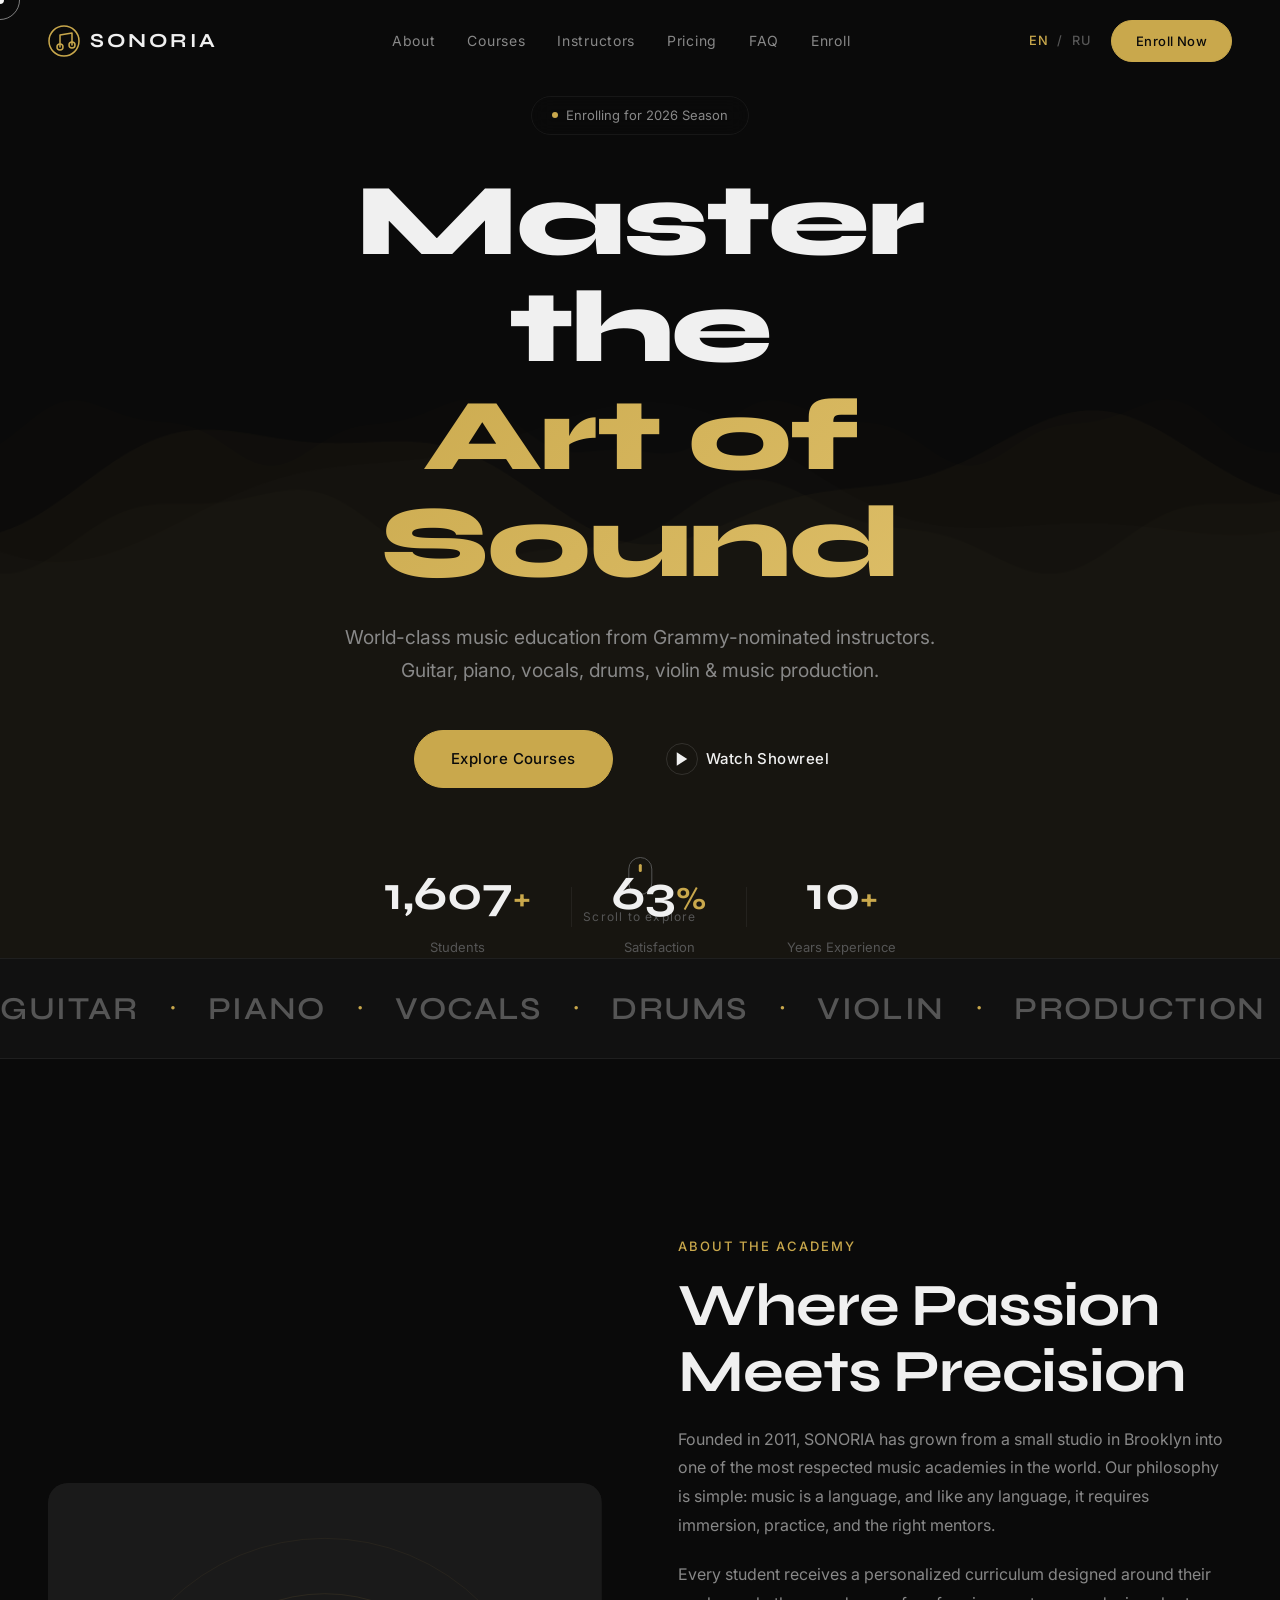
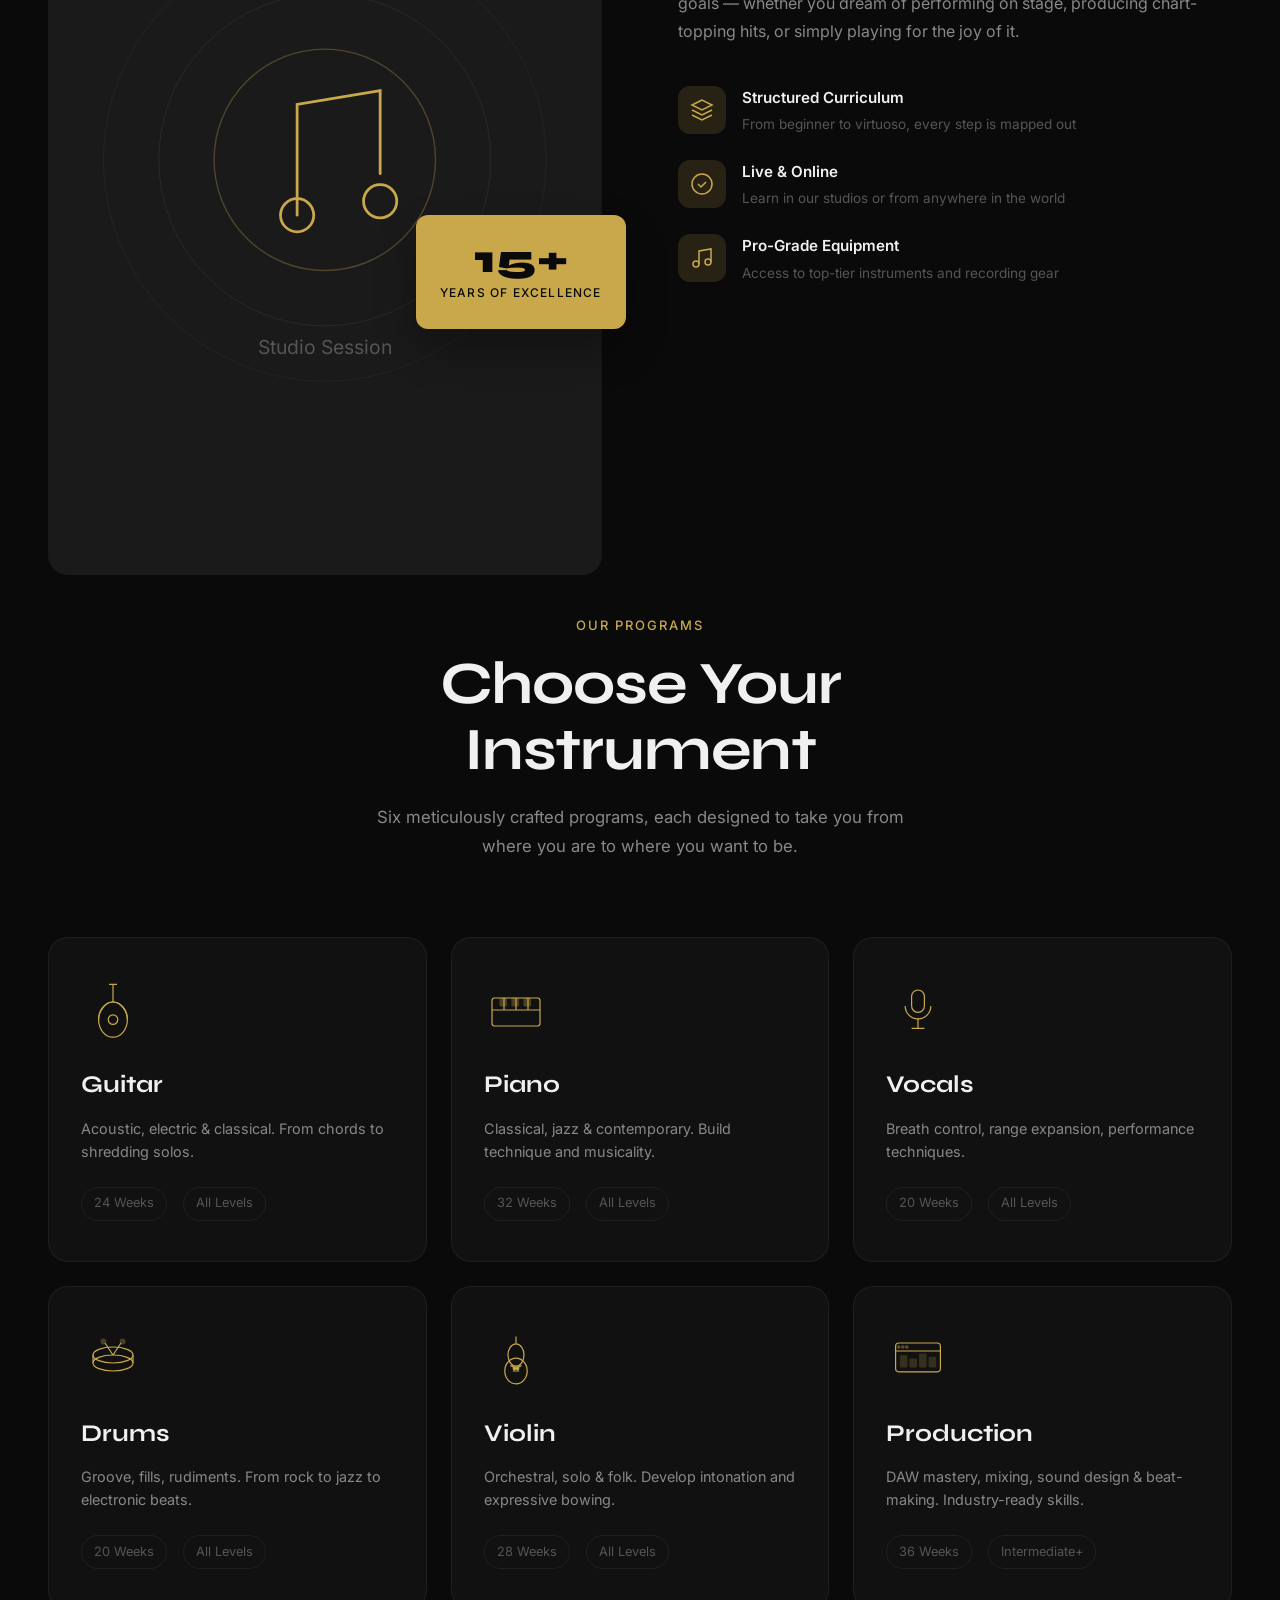
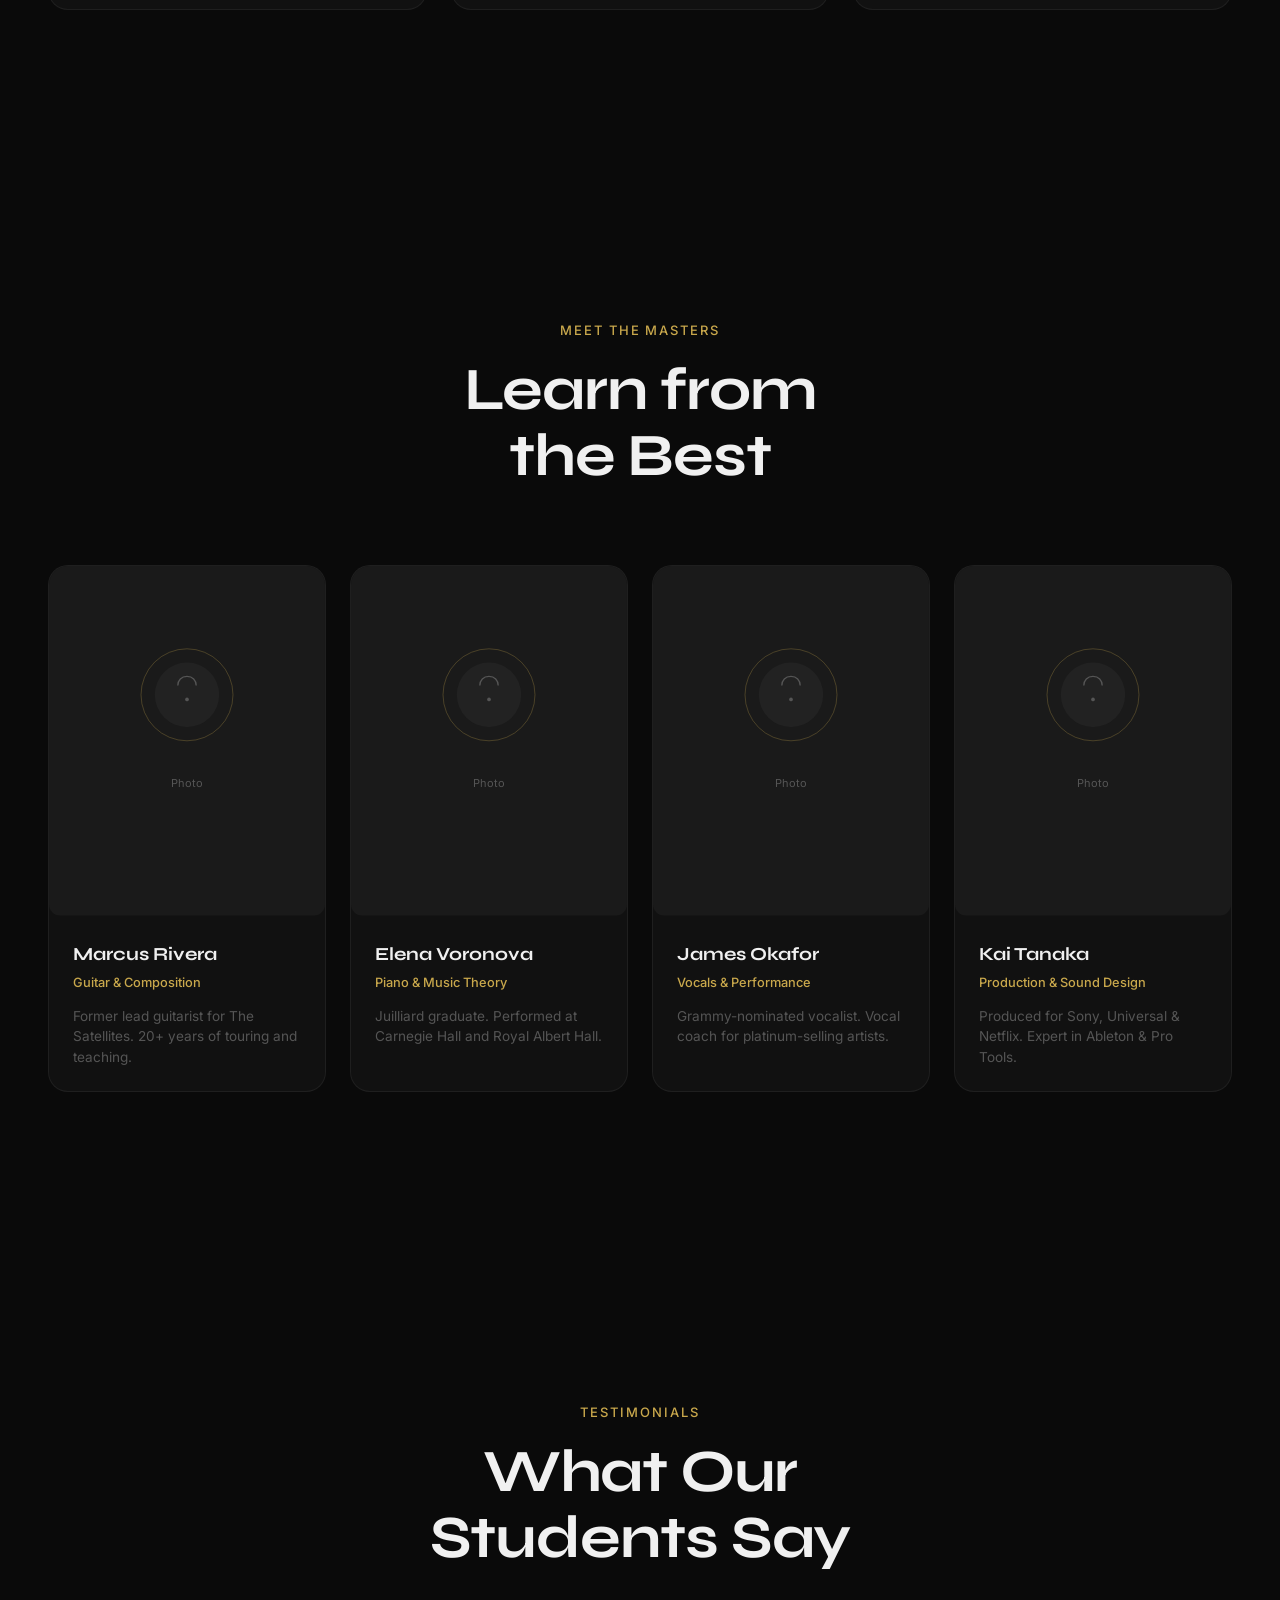
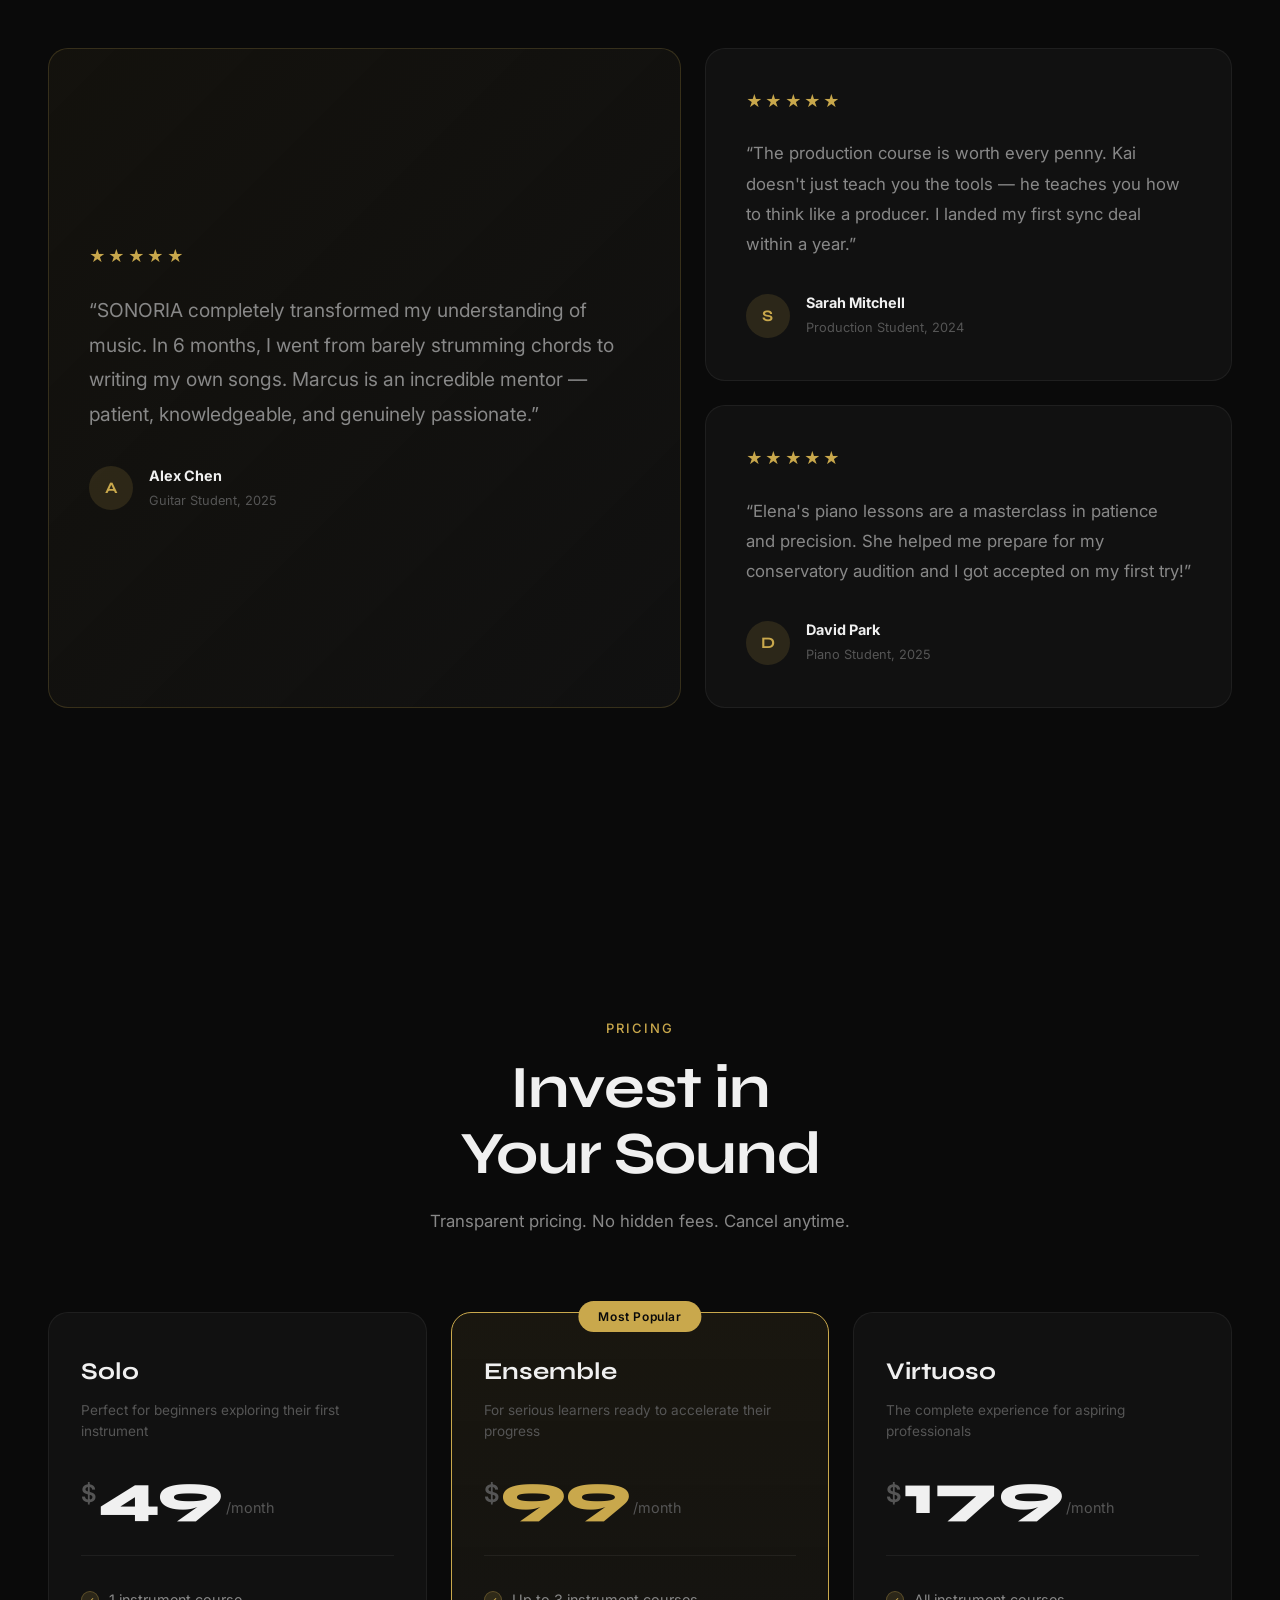
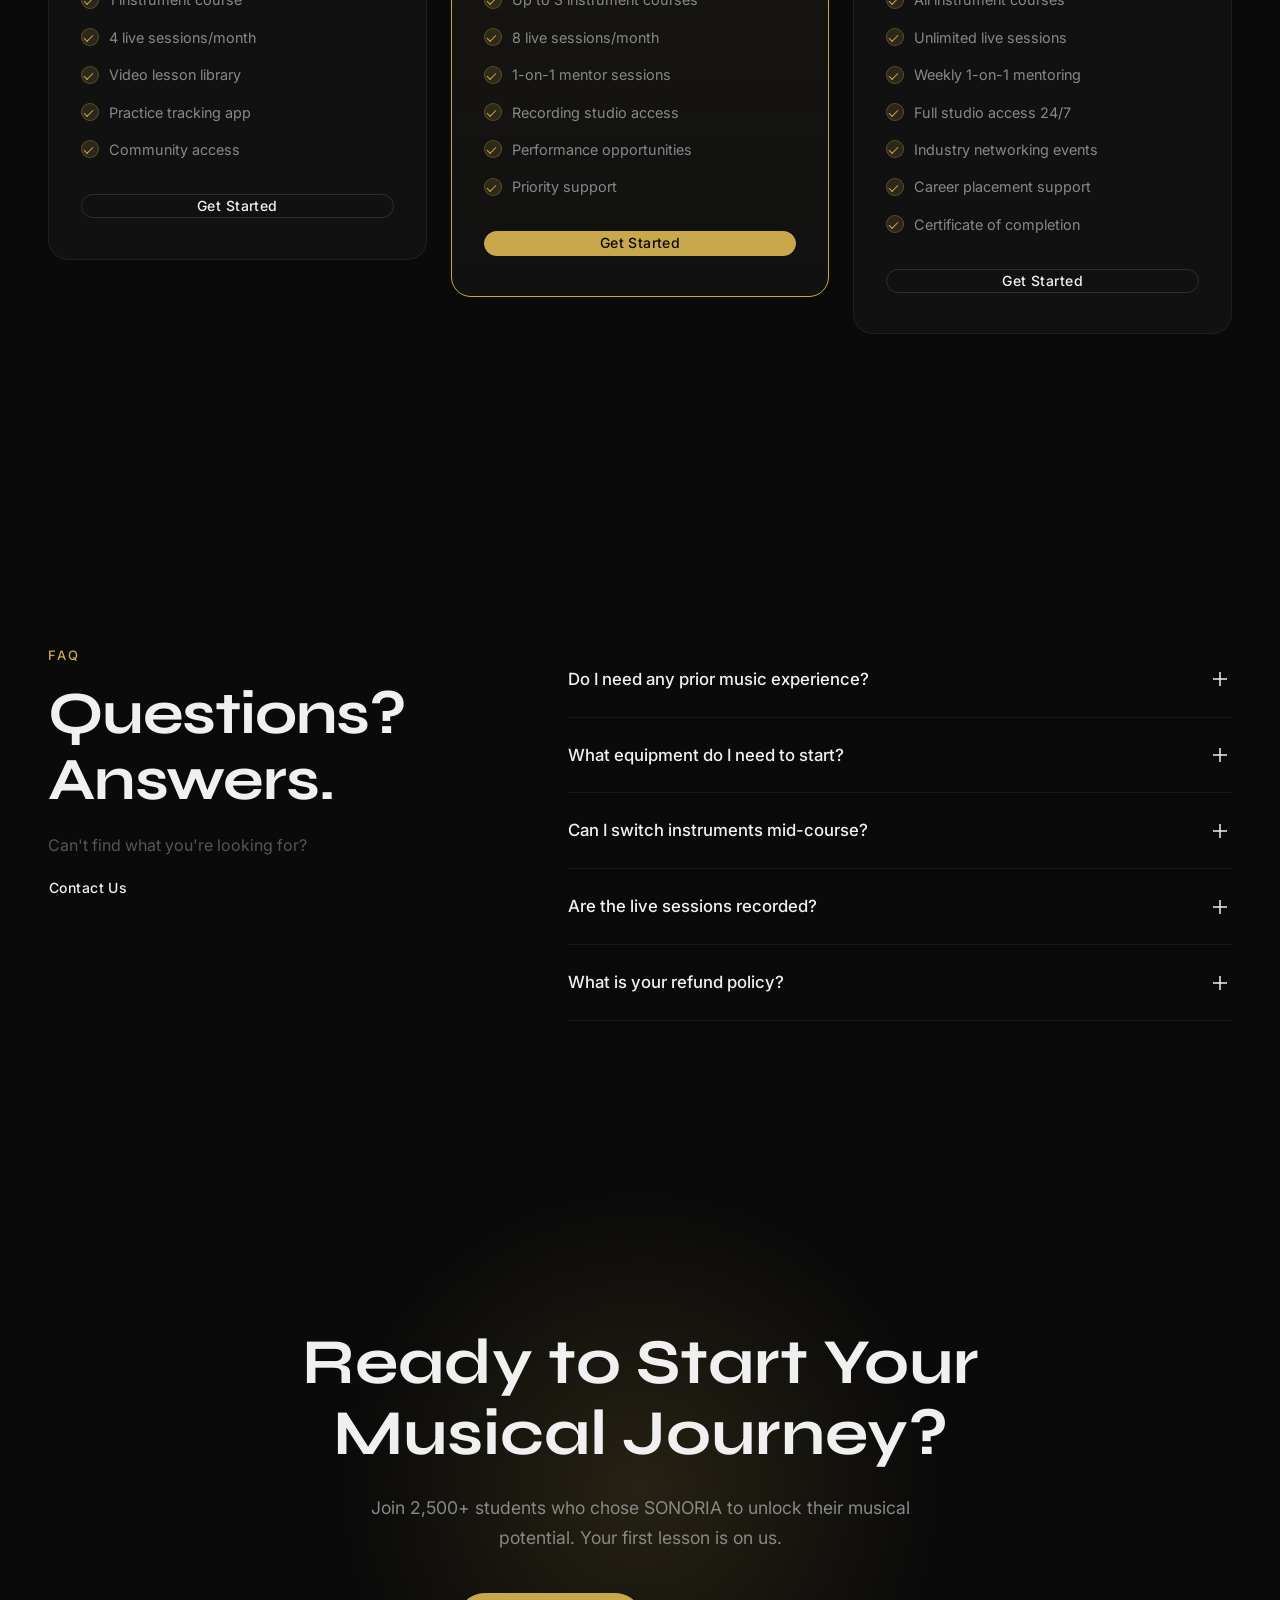
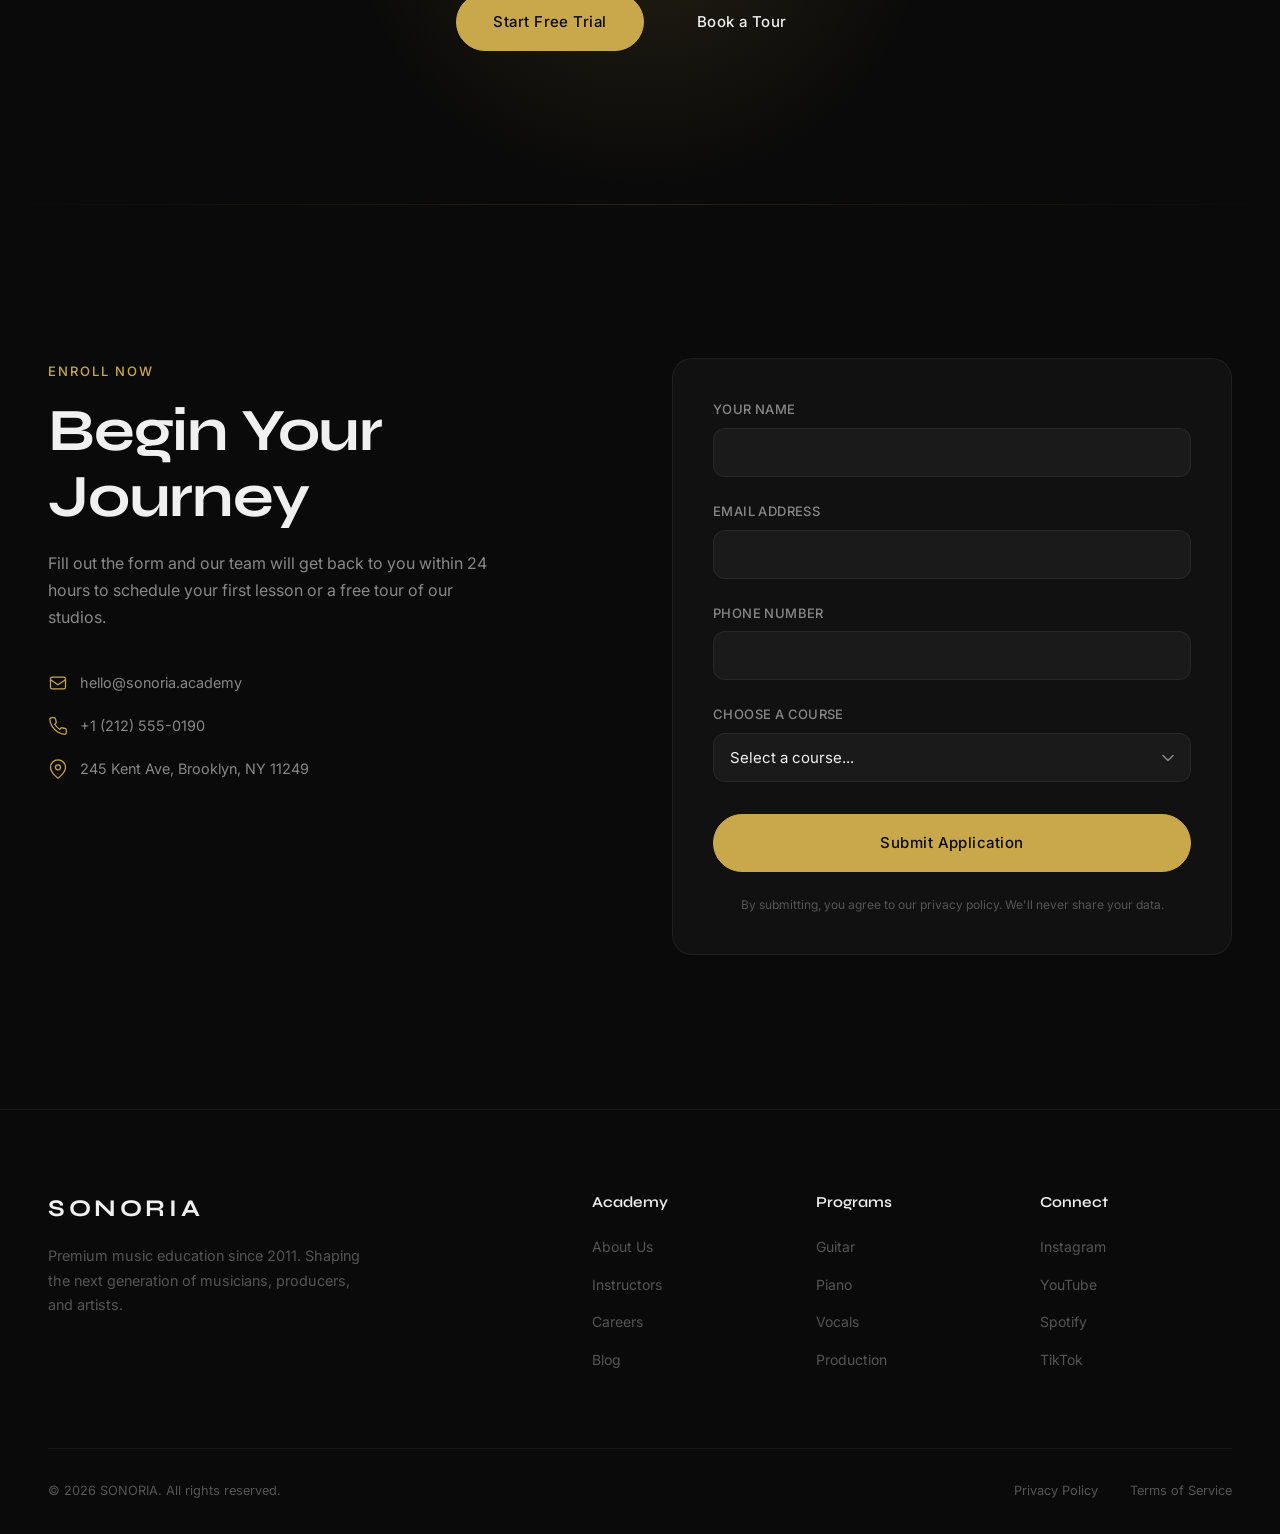
==== commit b040d204: "fix: оживить таймеры/соцссылки, убрать мёртвые href, поправить контакты (аудит)" ====
--- a/index.html
+++ b/index.html
@@ -11,30 +11,6 @@
   <link rel="preconnect" href="https://fonts.gstatic.com" crossorigin>
   <link href="https://fonts.googleapis.com/css2?family=Inter:wght@300;400;500;600&family=Syne:wght@400;500;600;700;800&display=swap" rel="stylesheet">
   <link rel="stylesheet" href="css/style.css">
-
-<!-- SEO upgrade -->
-<meta property="og:title" content="SONORIA — Music Academy">
-<meta property="og:description" content="Premium music education. Master guitar, piano, vocals, drums, violin &amp; music production with world-class instructors.">
-<meta property="og:type" content="website">
-<meta property="og:url" content="https://hohotyn156782-bit.github.io/sonoria/">
-<meta property="og:image" content="https://hohotyn156782-bit.github.io/sonoria/og-image.jpg">
-<meta property="og:locale" content="ru_RU">
-<meta name="twitter:card" content="summary_large_image">
-<meta name="twitter:title" content="SONORIA — Music Academy">
-<meta name="twitter:description" content="Premium music education. Master guitar, piano, vocals, drums, violin &amp; music production with world-class instructors.">
-<meta name="twitter:image" content="https://hohotyn156782-bit.github.io/sonoria/og-image.jpg">
-<link rel="canonical" href="https://hohotyn156782-bit.github.io/sonoria/">
-<link rel="icon" type="image/svg+xml" href="favicon.svg">
-<script type="application/ld+json">
-{
- "@context": "https://schema.org",
- "@type": "EducationalOrganization",
- "name": "SONORIA",
- "url": "https://hohotyn156782-bit.github.io/sonoria/",
- "image": "https://hohotyn156782-bit.github.io/sonoria/og-image.jpg",
- "description": "Premium music education. Master guitar, piano, vocals, drums, violin & music production with world-class instructors."
-}
-</script>
 </head>
 <body>
   <!-- Preloader -->
@@ -55,7 +31,7 @@
   <!-- Navigation -->
   <header class="header" id="header">
     <nav class="nav container">
-      <a href="#" class="nav__logo" data-cursor="pointer">
+      <a href="#hero" class="nav__logo" data-cursor="pointer">
         <span class="nav__logo-icon">
           <svg width="32" height="32" viewBox="0 0 32 32" fill="none">
             <circle cx="16" cy="16" r="15" stroke="currentColor" stroke-width="1.5"/>
@@ -709,7 +685,7 @@
     <div class="container">
       <div class="footer__top">
         <div class="footer__brand">
-          <a href="#" class="footer__logo" data-cursor="pointer">SONORIA</a>
+          <a href="#hero" class="footer__logo" data-cursor="pointer">SONORIA</a>
           <p data-en="Premium music education since 2011. Shaping the next generation of musicians, producers, and artists." data-ru="Премиальное музыкальное образование с 2011 года. Формируем новое поколение музыкантов, продюсеров и артистов.">Premium music education since 2011. Shaping the next generation of musicians, producers, and artists.</p>
         </div>
         <div class="footer__links">
@@ -718,8 +694,8 @@
             <ul>
               <li><a href="#about" data-cursor="pointer" data-en="About Us" data-ru="О нас">About Us</a></li>
               <li><a href="#instructors" data-cursor="pointer" data-en="Instructors" data-ru="Педагоги">Instructors</a></li>
-              <li><a href="#" data-cursor="pointer" data-en="Careers" data-ru="Карьера">Careers</a></li>
-              <li><a href="#" data-cursor="pointer" data-en="Blog" data-ru="Блог">Blog</a></li>
+              <li><a href="#about" data-cursor="pointer" data-en="Careers" data-ru="Карьера">Careers</a></li>
+              <li><a href="#about" data-cursor="pointer" data-en="Blog" data-ru="Блог">Blog</a></li>
             </ul>
           </div>
           <div class="footer__col">
@@ -734,10 +710,10 @@
           <div class="footer__col">
             <h4 data-en="Connect" data-ru="Связь">Connect</h4>
             <ul>
-              <li><a href="#" data-cursor="pointer" title="Instagram">Instagram</a></li>
-              <li><a href="#" data-cursor="pointer" title="YouTube">YouTube</a></li>
-              <li><a href="#" data-cursor="pointer" title="Spotify">Spotify</a></li>
-              <li><a href="#" data-cursor="pointer" title="TikTok">TikTok</a></li>
+              <li><a href="https://instagram.com/" target="_blank" rel="noopener" data-cursor="pointer" title="Instagram">Instagram</a></li>
+              <li><a href="https://youtube.com/" target="_blank" rel="noopener" data-cursor="pointer" title="YouTube">YouTube</a></li>
+              <li><a href="https://open.spotify.com/" target="_blank" rel="noopener" data-cursor="pointer" title="Spotify">Spotify</a></li>
+              <li><a href="https://tiktok.com/" target="_blank" rel="noopener" data-cursor="pointer" title="TikTok">TikTok</a></li>
             </ul>
           </div>
         </div>
@@ -745,8 +721,8 @@
       <div class="footer__bottom">
         <p>&copy; 2026 SONORIA. <span data-en="All rights reserved." data-ru="Все права защищены.">All rights reserved.</span></p>
         <div class="footer__legal">
-          <a href="#" data-cursor="pointer" data-en="Privacy Policy" data-ru="Конфиденциальность">Privacy Policy</a>
-          <a href="#" data-cursor="pointer" data-en="Terms of Service" data-ru="Условия использования">Terms of Service</a>
+          <a href="#faq" data-cursor="pointer" data-en="Privacy Policy" data-ru="Конфиденциальность">Privacy Policy</a>
+          <a href="#faq" data-cursor="pointer" data-en="Terms of Service" data-ru="Условия использования">Terms of Service</a>
         </div>
       </div>
     </div>
